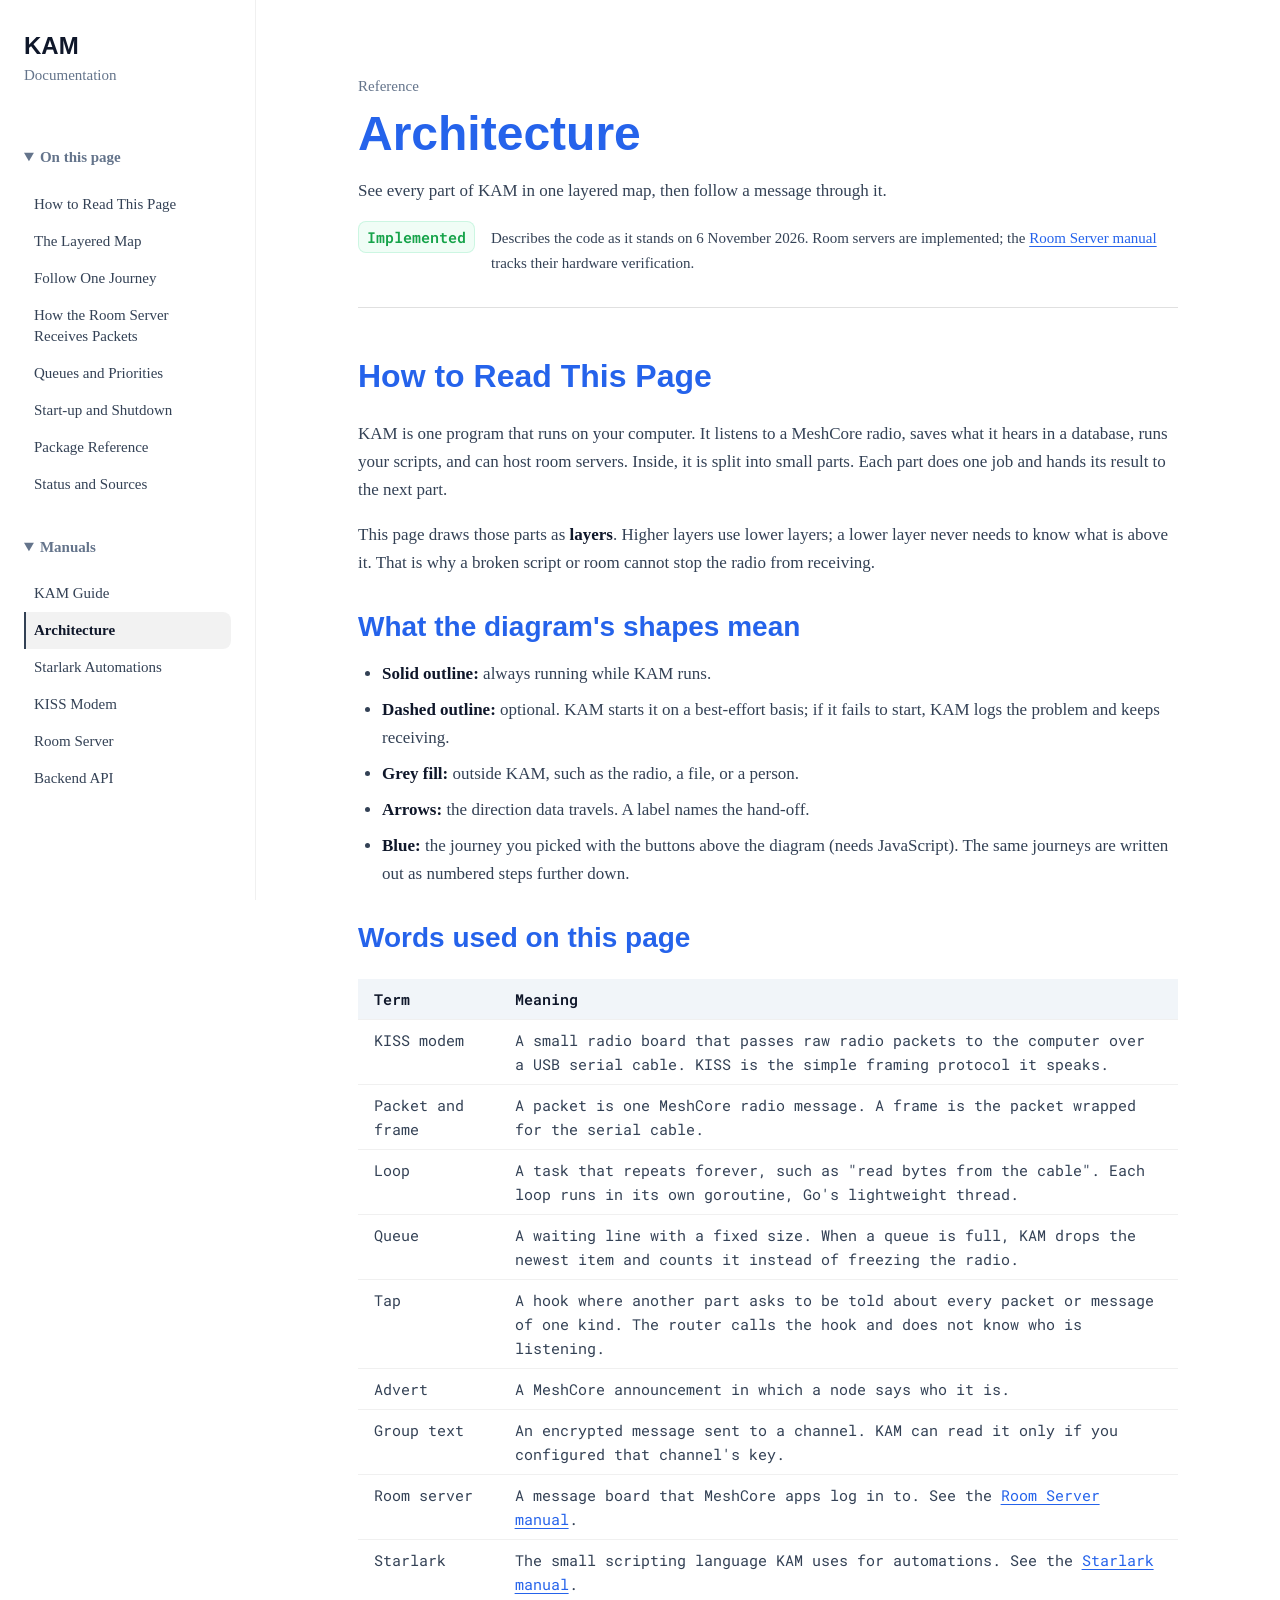
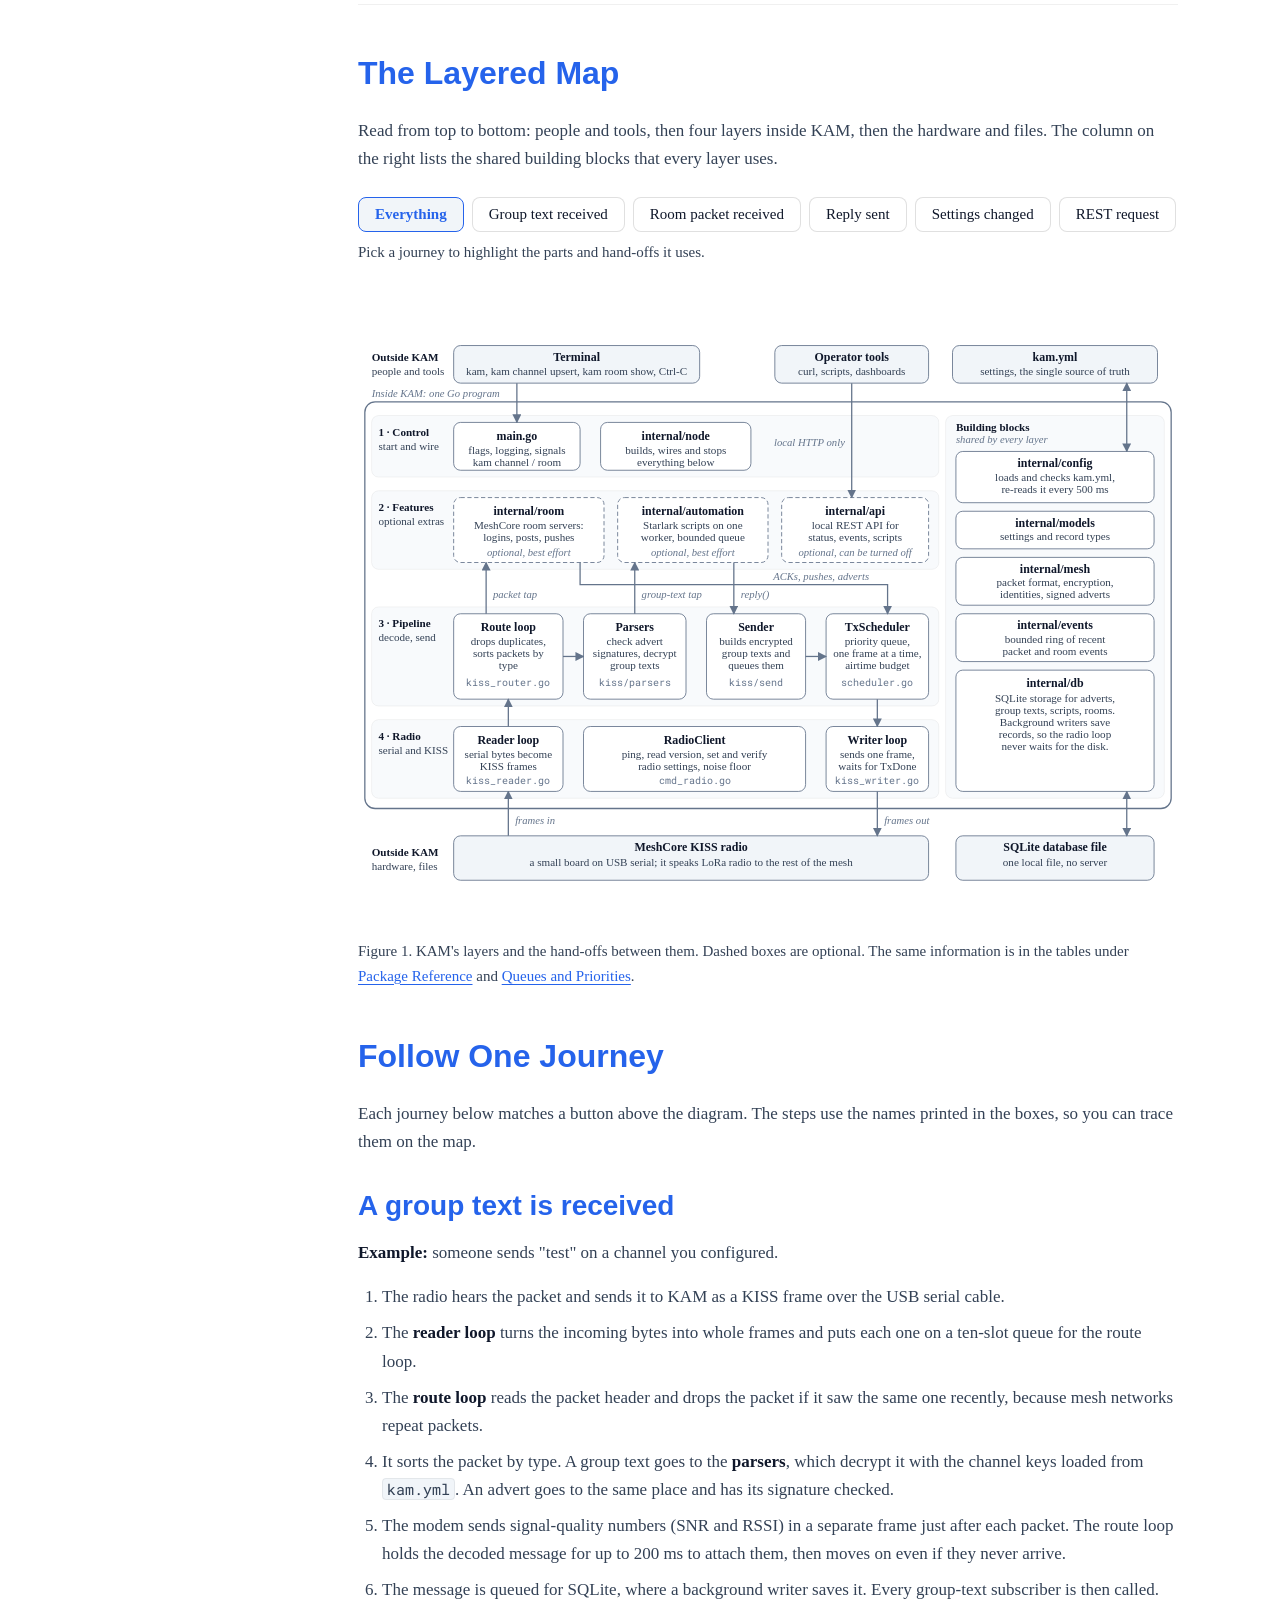
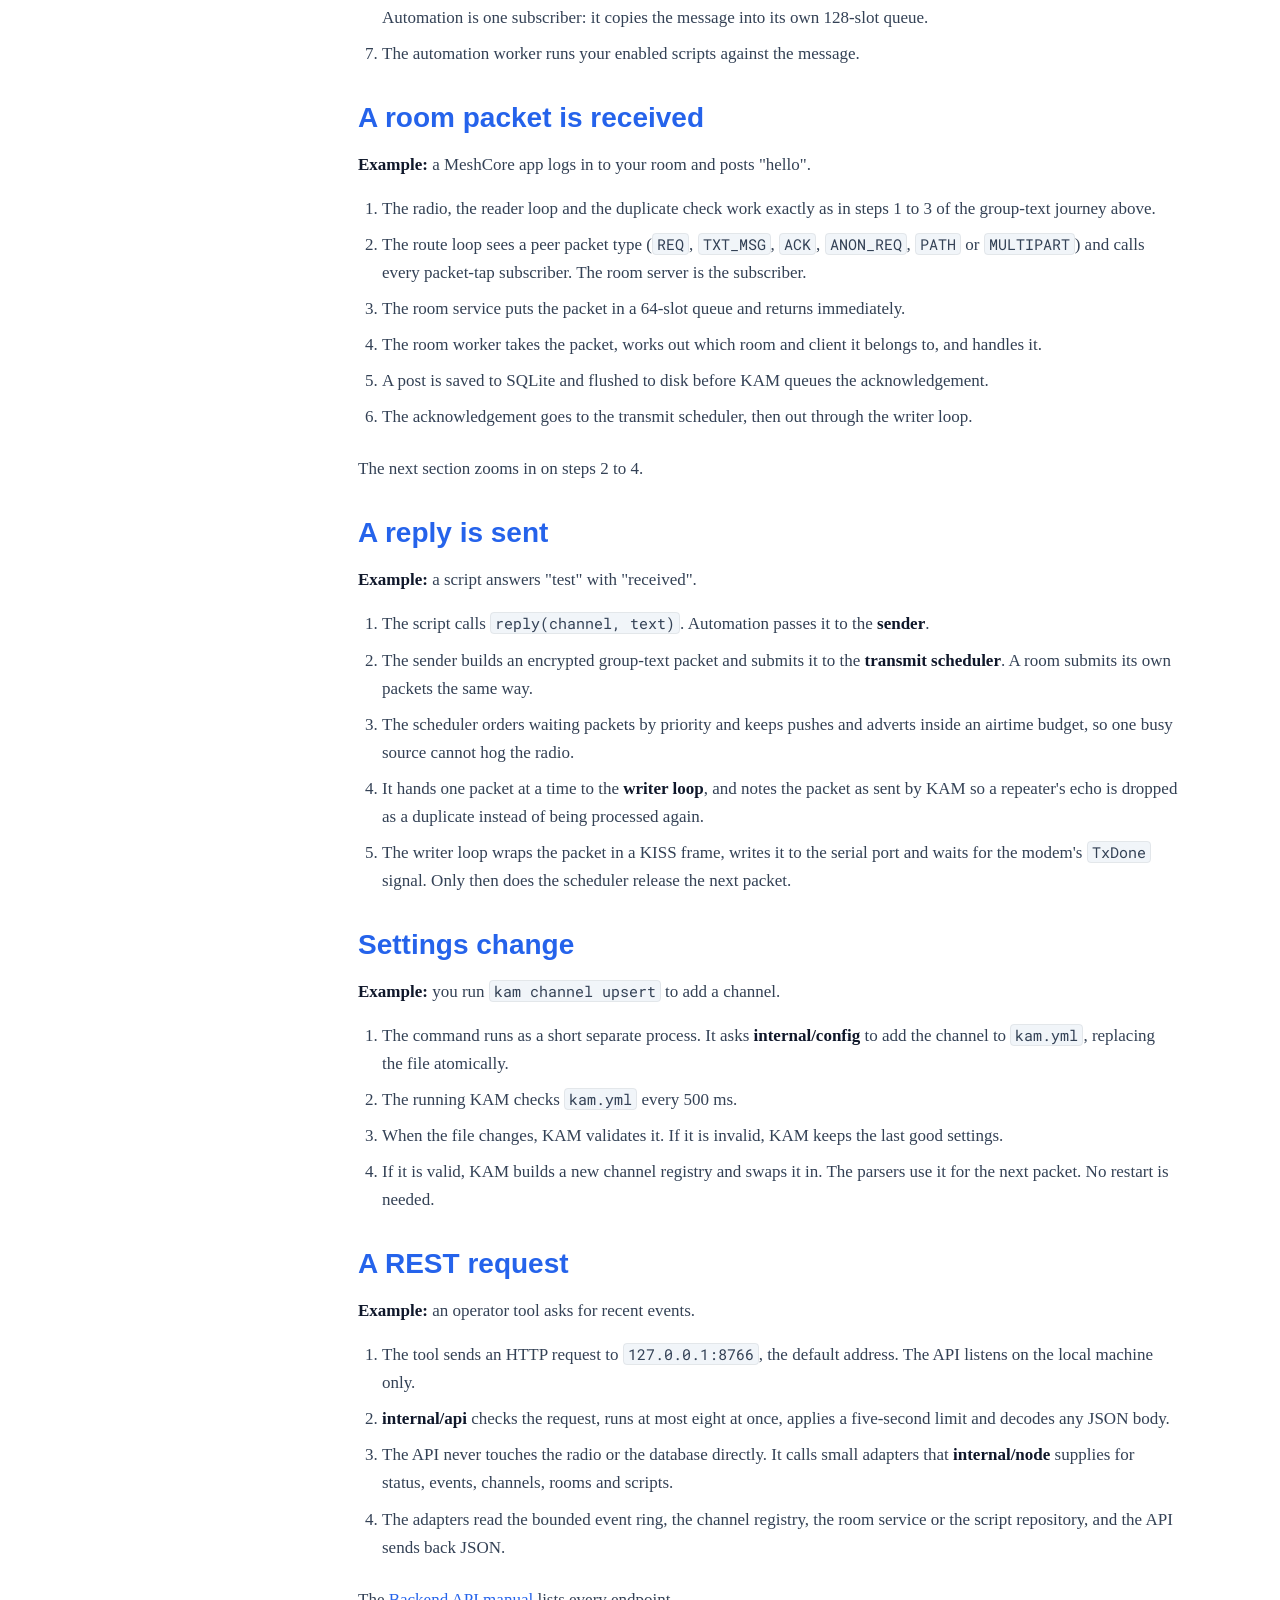
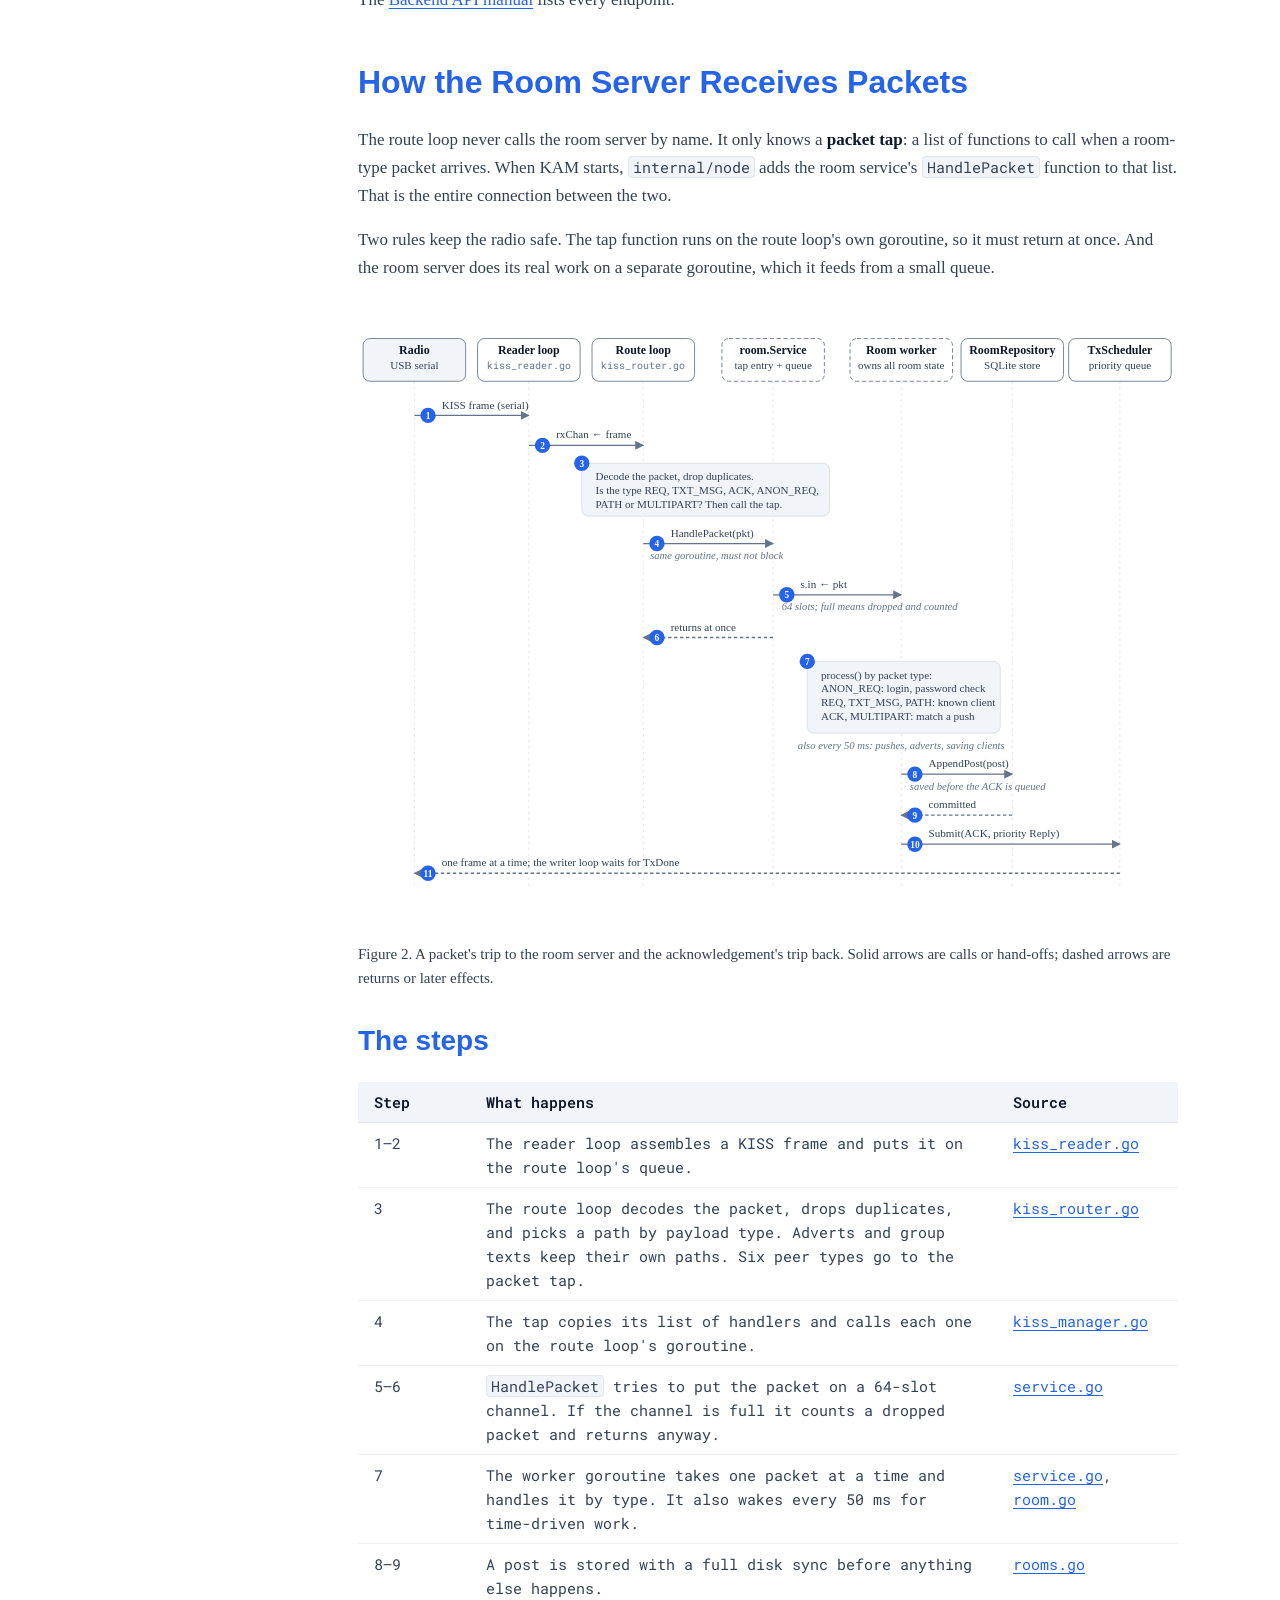
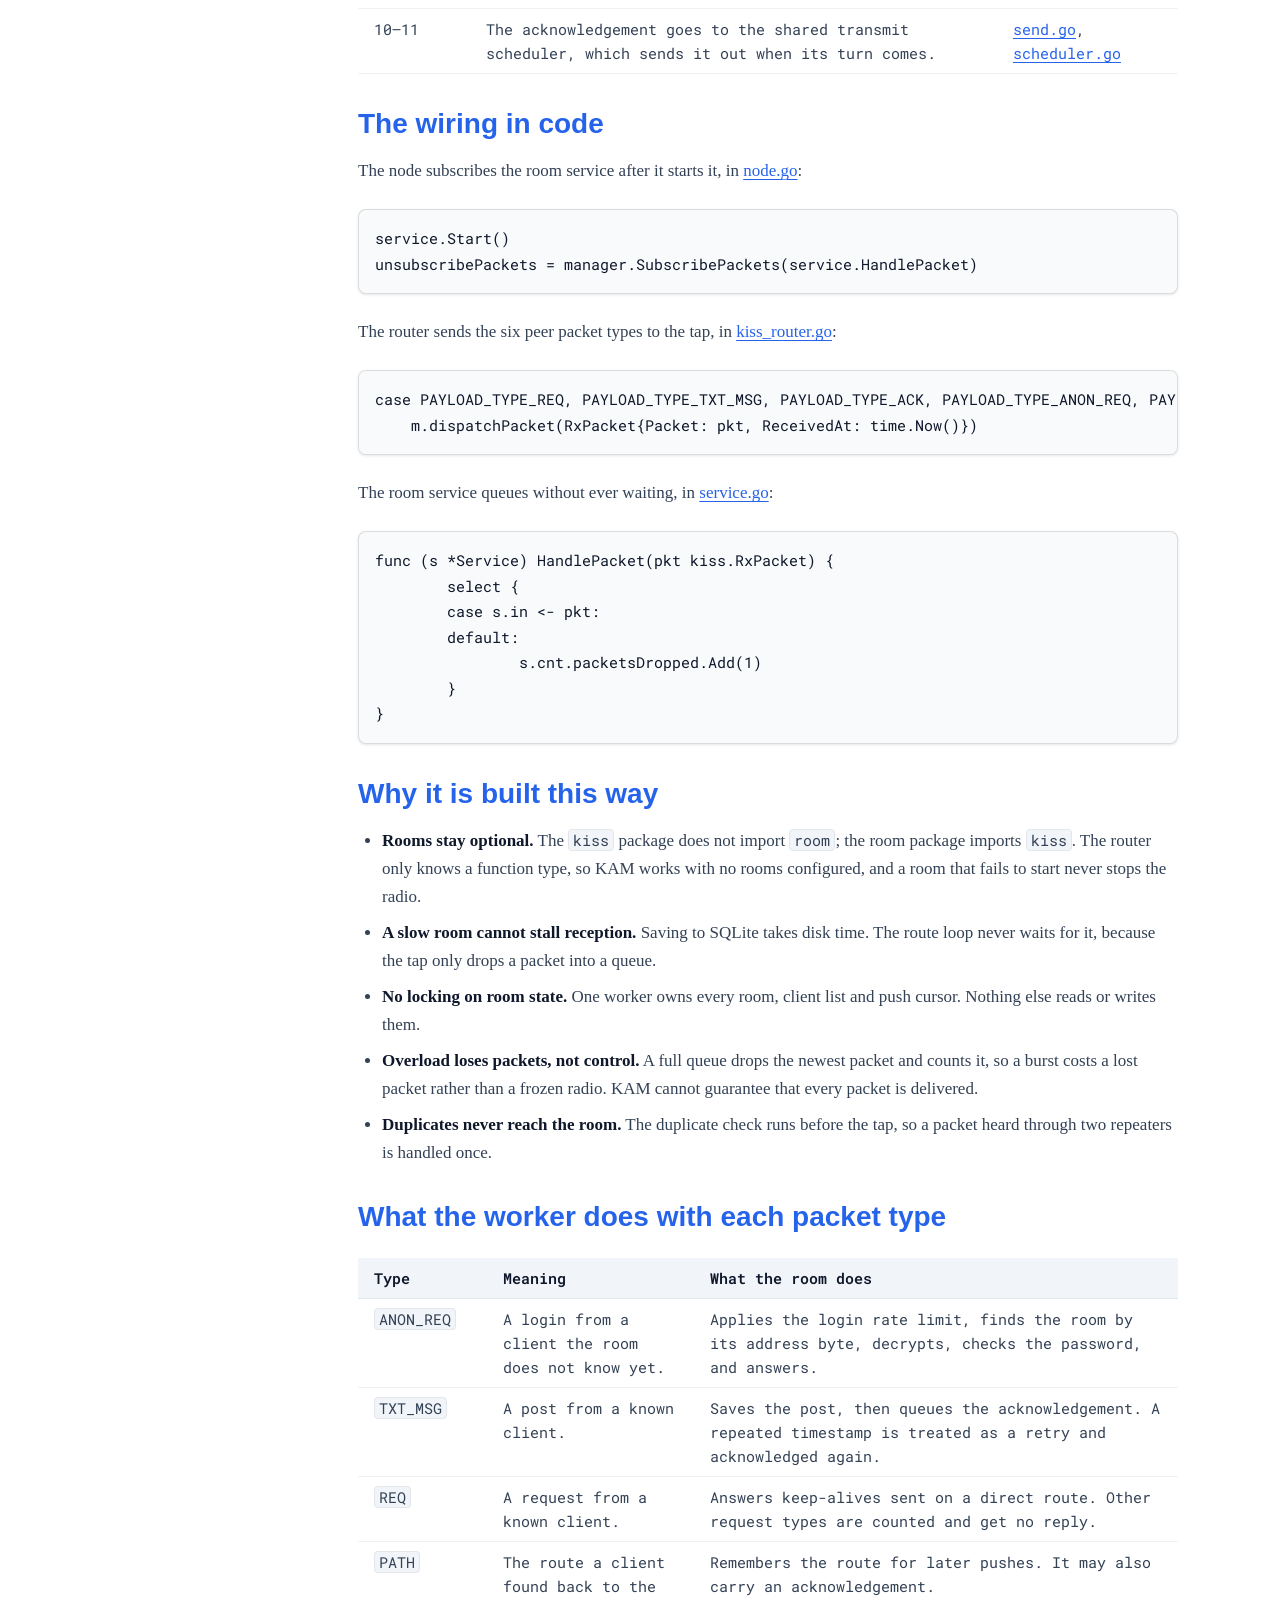
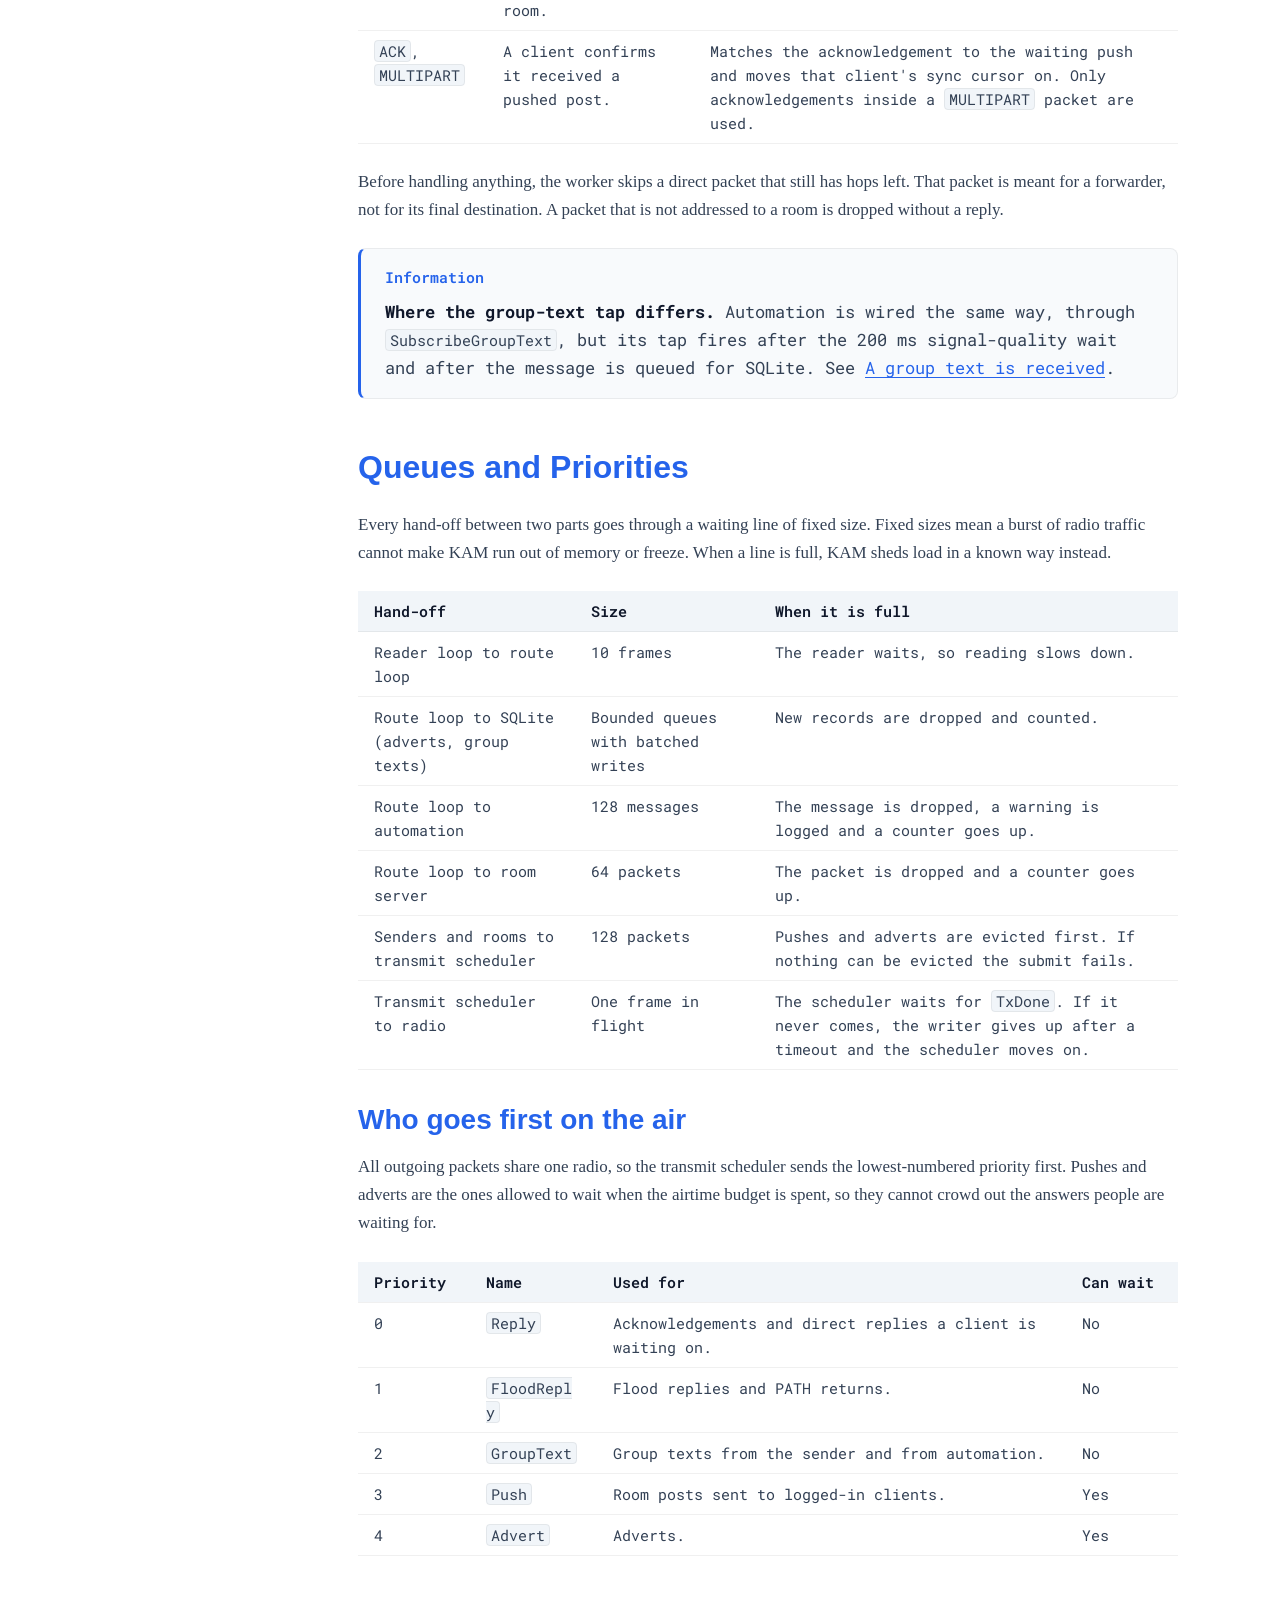
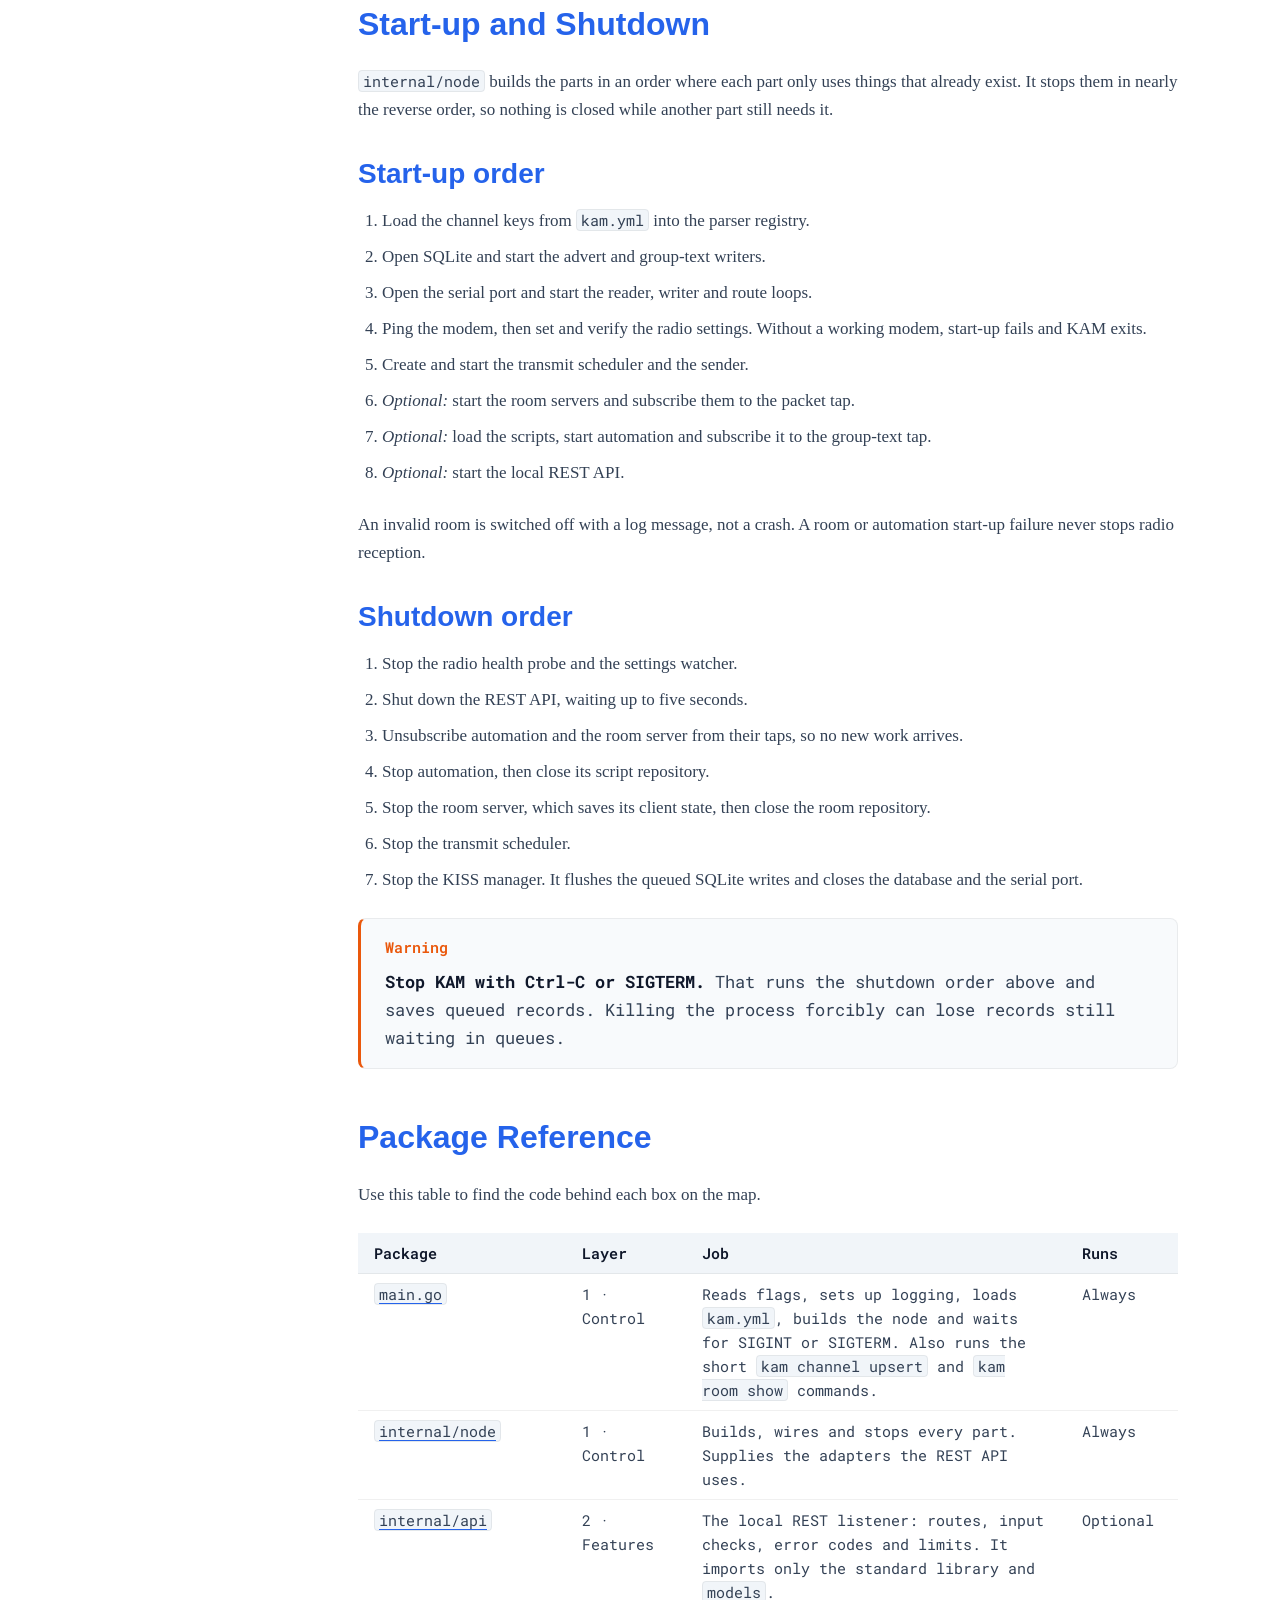
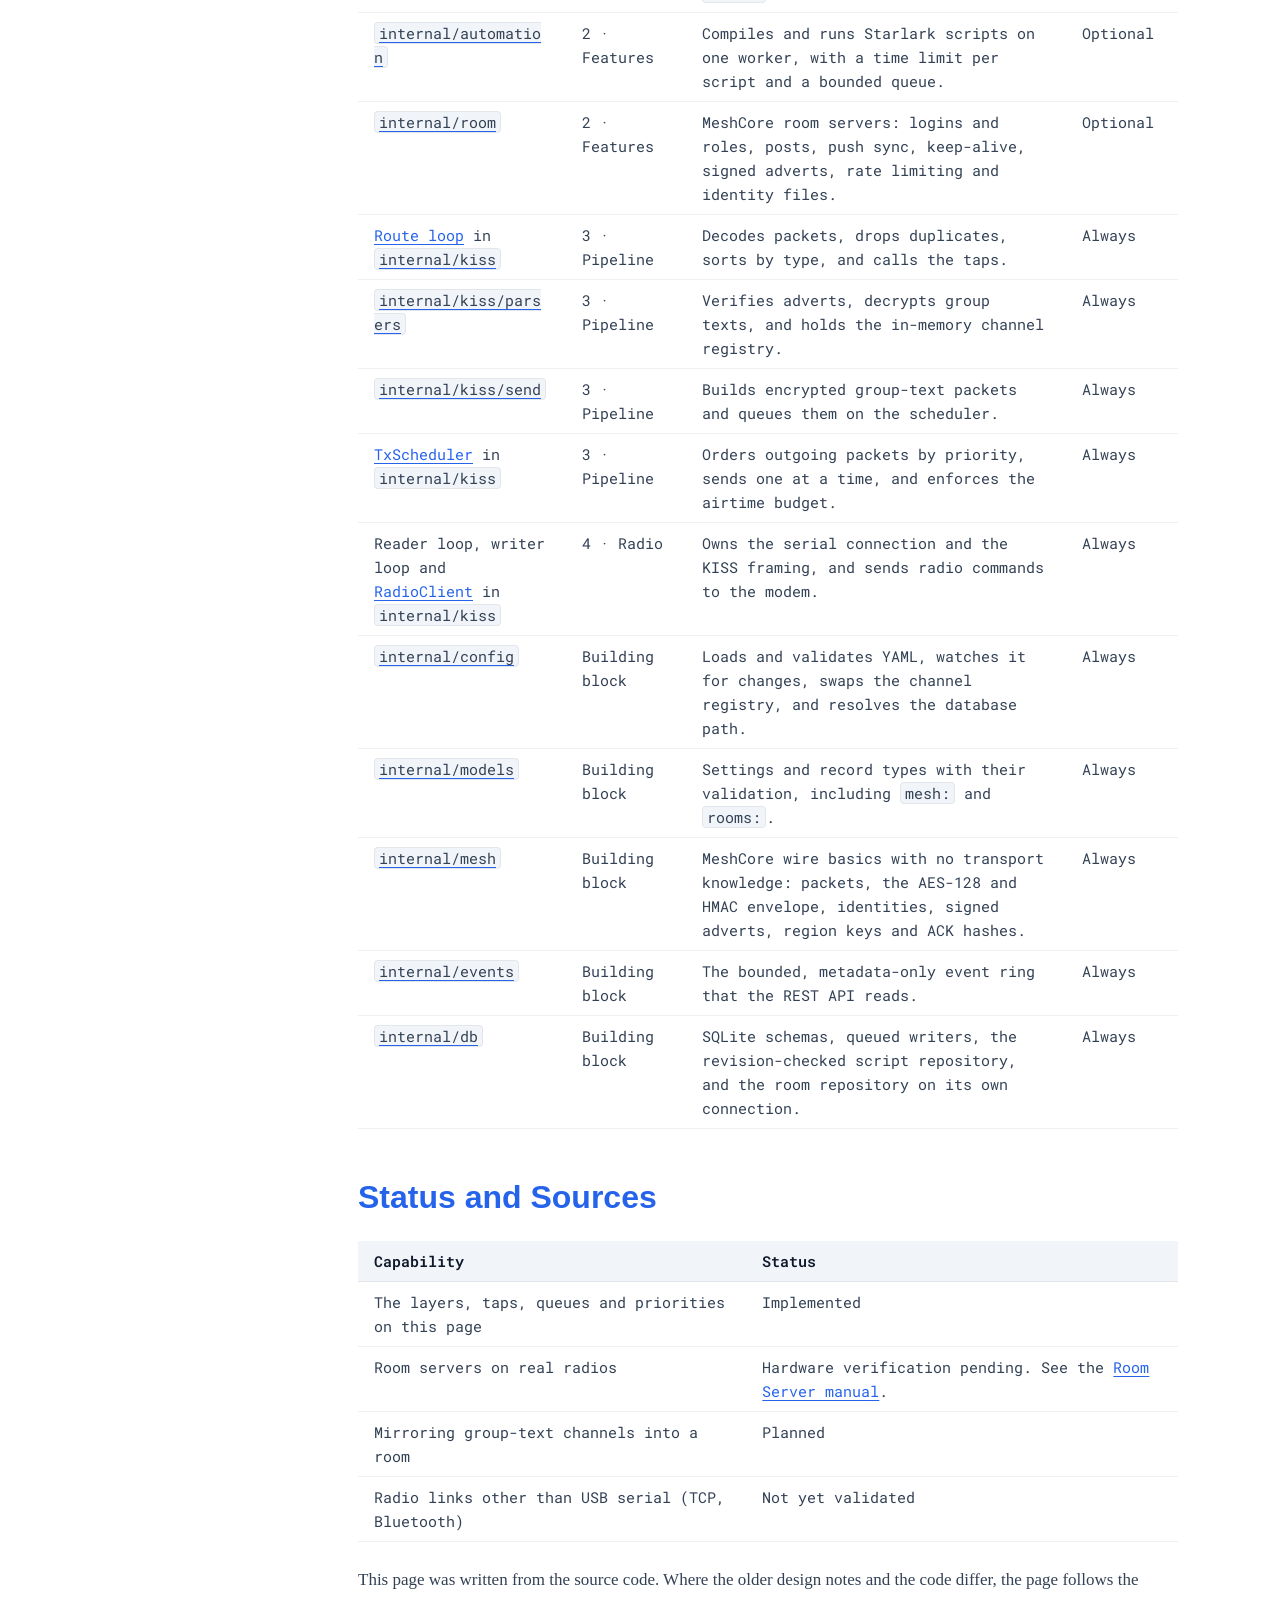
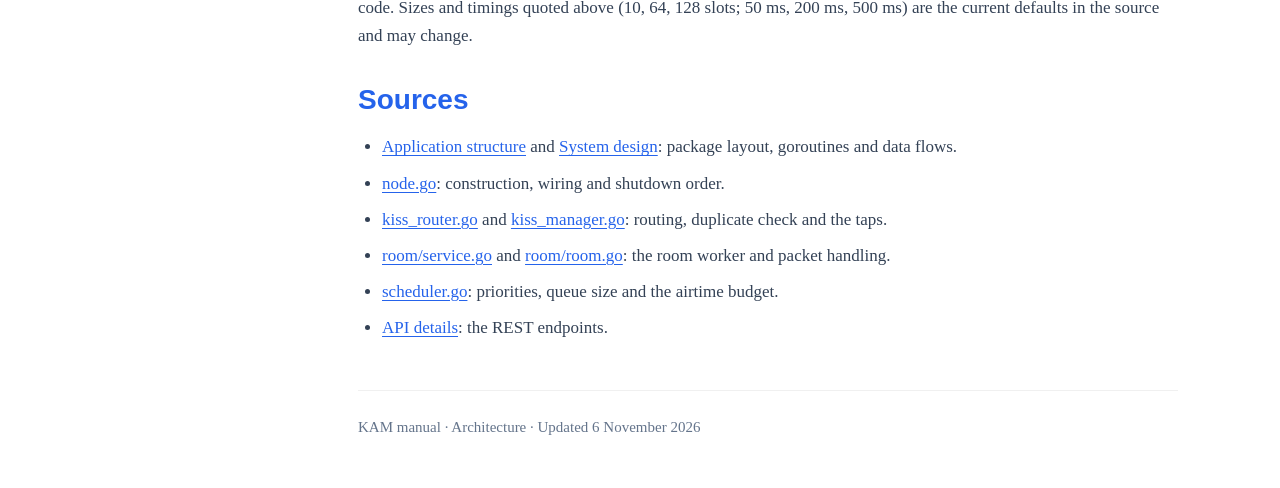
==== manuals/Architecture.html @ 56b06b6a "new manuals" ====
<!DOCTYPE html>
<html lang="en">
<head>
    <meta charset="UTF-8">
    <meta name="viewport" content="width=device-width, initial-scale=1.0">
    <meta name="description" content="A layered map of KAM: what each part does, how packets move between the parts, and how the room server receives packets from the router.">
    <title>KAM Architecture</title>
    <link href="manuals.css" rel="stylesheet">
    <script src="manuals.js" defer></script>
    <script src="architecture.js" defer></script>
</head>
<body>
    <a class="skip-link" href="#main-content">Skip to content</a>
    <aside>
        <div class="manual-brand"><strong>KAM</strong><span>Documentation</span></div>
        <details class="manual-navigation" open>
            <summary>Contents</summary>
            <details class="navigation-section" open>
                <summary>On this page</summary>
                <nav aria-label="On this page">
                    <a href="#overview">How to Read This Page</a>
                    <a href="#layers">The Layered Map</a>
                    <a href="#journeys">Follow One Journey</a>
                    <a href="#room-server">How the Room Server Receives Packets</a>
                    <a href="#waiting">Queues and Priorities</a>
                    <a href="#lifecycle">Start-up and Shutdown</a>
                    <a href="#reference">Package Reference</a>
                    <a href="#status">Status and Sources</a>
                </nav>
            </details>
            <details class="navigation-section" open>
                <summary>Manuals</summary>
                <nav aria-label="Manuals">
                    <a href="KAM.html">KAM Guide</a>
                    <a href="Architecture.html" aria-current="page">Architecture</a>
                    <a href="FeatureStarlark.html">Starlark Automations</a>
                    <a href="FeatureKissModem.html">KISS Modem</a>
                    <a href="FeatureRoomServer.html">Room Server</a>
                    <a href="FeatureMonitorApi.html">Backend API</a>
                </nav>
            </details>
        </details>
    </aside>
    <main id="main-content" tabindex="-1">
        <header>
            <span>Reference</span>
            <h1>Architecture</h1>
            <p>See every part of KAM in one layered map, then follow a message through it.</p>
            <p><span class="badge badge-green">Implemented</span><span>Describes the code as it stands on 6 November 2026. Room servers are implemented; the <a href="FeatureRoomServer.html">Room Server manual</a> tracks their hardware verification.</span></p>
        </header>
        <article class="prose">
            <section id="overview">
                <h2>How to Read This Page</h2>
                <p>KAM is one program that runs on your computer. It listens to a MeshCore radio, saves what it hears in a database, runs your scripts, and can host room servers. Inside, it is split into small parts. Each part does one job and hands its result to the next part.</p>
                <p>This page draws those parts as <strong>layers</strong>. Higher layers use lower layers; a lower layer never needs to know what is above it. That is why a broken script or room cannot stop the radio from receiving.</p>
                <h3>What the diagram's shapes mean</h3>
                <ul>
                    <li><strong>Solid outline:</strong> always running while KAM runs.</li>
                    <li><strong>Dashed outline:</strong> optional. KAM starts it on a best-effort basis; if it fails to start, KAM logs the problem and keeps receiving.</li>
                    <li><strong>Grey fill:</strong> outside KAM, such as the radio, a file, or a person.</li>
                    <li><strong>Arrows:</strong> the direction data travels. A label names the hand-off.</li>
                    <li><strong>Blue:</strong> the journey you picked with the buttons above the diagram (needs JavaScript). The same journeys are written out as numbered steps further down.</li>
                </ul>
                <h3>Words used on this page</h3>
                <table>
                    <thead><tr><th>Term</th><th>Meaning</th></tr></thead>
                    <tbody>
                        <tr><td>KISS modem</td><td>A small radio board that passes raw radio packets to the computer over a USB serial cable. KISS is the simple framing protocol it speaks.</td></tr>
                        <tr><td>Packet and frame</td><td>A packet is one MeshCore radio message. A frame is the packet wrapped for the serial cable.</td></tr>
                        <tr><td>Loop</td><td>A task that repeats forever, such as "read bytes from the cable". Each loop runs in its own goroutine, Go's lightweight thread.</td></tr>
                        <tr><td>Queue</td><td>A waiting line with a fixed size. When a queue is full, KAM drops the newest item and counts it instead of freezing the radio.</td></tr>
                        <tr><td>Tap</td><td>A hook where another part asks to be told about every packet or message of one kind. The router calls the hook and does not know who is listening.</td></tr>
                        <tr><td>Advert</td><td>A MeshCore announcement in which a node says who it is.</td></tr>
                        <tr><td>Group text</td><td>An encrypted message sent to a channel. KAM can read it only if you configured that channel's key.</td></tr>
                        <tr><td>Room server</td><td>A message board that MeshCore apps log in to. See the <a href="FeatureRoomServer.html">Room Server manual</a>.</td></tr>
                        <tr><td>Starlark</td><td>The small scripting language KAM uses for automations. See the <a href="FeatureStarlark.html">Starlark manual</a>.</td></tr>
                    </tbody>
                </table>
            </section>

            <section id="layers">
                <h2>The Layered Map</h2>
                <p>Read from top to bottom: people and tools, then four layers inside KAM, then the hardware and files. The column on the right lists the shared building blocks that every layer uses.</p>
                <div id="arch-controls" hidden>
                    <div class="arch-flows" id="arch-flows" role="group" aria-label="Highlight a journey on the diagram"></div>
                    <p class="arch-flow-summary" id="arch-flow-summary" aria-live="polite"></p>
                </div>
                <div class="mermaid arch-diagram" id="layer-diagram">
                    <svg xmlns="http://www.w3.org/2000/svg" viewBox="0 0 960 648" role="img" aria-labelledby="layers-title layers-desc">
                        <title id="layers-title">KAM layered architecture</title>
                        <desc id="layers-desc">Four layers inside KAM. Layer 1 holds main.go, the node and the local REST API entry. Layer 2 holds the optional room server and Starlark automation. Layer 3 is the packet pipeline: route loop, parsers, sender and transmit scheduler. Layer 4 is the radio link: reader loop, radio client and writer loop. Shared building blocks sit in a column on the right. The MeshCore radio, the SQLite file, kam.yml, a terminal and operator tools are outside KAM. The route loop hands packets to the room server through a packet tap and group texts to automation through a group-text tap. Room server and automation replies pass through the transmit scheduler to the writer loop and out to the radio.</desc>
                        <defs>
                            <marker id="arch-arrow" viewBox="0 0 10 10" refX="9" refY="5" markerWidth="7" markerHeight="7" orient="auto-start-reverse"><path d="M0 0L10 5L0 10z"/></marker>
                            <marker id="arch-arrow-hot" viewBox="0 0 10 10" refX="9" refY="5" markerWidth="7" markerHeight="7" orient="auto-start-reverse"><path d="M0 0L10 5L0 10z"/></marker>
                        </defs>

                        <!-- Outside, above -->
                        <text class="layer-name" x="16" y="28">Outside KAM</text>
                        <text class="note" x="16" y="44">people and tools</text>
                        <g data-flows="cfg"><rect class="box box-outside" x="112" y="10" width="288" height="44" rx="8"/><text class="name mid" x="256" y="28">Terminal</text><text class="note mid" x="256" y="45">kam, kam channel upsert, kam room show, Ctrl-C</text></g>
                        <g data-flows="api"><rect class="box box-outside" x="488" y="10" width="180" height="44" rx="8"/><text class="name mid" x="578" y="28">Operator tools</text><text class="note mid" x="578" y="45">curl, scripts, dashboards</text></g>
                        <g data-flows="cfg"><rect class="box box-outside" x="696" y="10" width="240" height="44" rx="8"/><text class="name mid" x="816" y="28">kam.yml</text><text class="note mid" x="816" y="45">settings, the single source of truth</text></g>

                        <!-- Frame and bands -->
                        <text class="caption" x="16" y="70">Inside KAM: one Go program</text>
                        <rect class="frame" x="8" y="76" width="944" height="476" rx="12"/>
                        <rect class="band" x="16" y="92" width="664" height="72" rx="8"/>
                        <rect class="band" x="16" y="180" width="664" height="92" rx="8"/>
                        <rect class="band" x="16" y="316" width="664" height="116" rx="8"/>
                        <rect class="band" x="16" y="448" width="664" height="92" rx="8"/>
                        <rect class="band" x="688" y="92" width="256" height="448" rx="8"/>

                        <text class="layer-name" x="24" y="116">1 · Control</text><text class="note" x="24" y="132">start and wire</text>
                        <text class="layer-name" x="24" y="204">2 · Features</text><text class="note" x="24" y="220">optional extras</text>
                        <text class="layer-name" x="24" y="340">3 · Pipeline</text><text class="note" x="24" y="356">decode, send</text>
                        <text class="layer-name" x="24" y="472">4 · Radio</text><text class="note" x="24" y="488">serial and KISS</text>
                        <text class="layer-name" x="700" y="110">Building blocks</text><text class="caption" x="700" y="124">shared by every layer</text>

                        <!-- Layer 1 -->
                        <g data-flows="cfg"><rect class="box" x="112" y="100" width="148" height="56" rx="8"/><text class="name mid" x="186" y="120">main.go</text><text class="note mid" x="186" y="137">flags, logging, signals</text><text class="note mid" x="186" y="151">kam channel / room</text></g>
                        <g data-flows="api"><rect class="box" x="284" y="100" width="176" height="56" rx="8"/><text class="name mid" x="372" y="120">internal/node</text><text class="note mid" x="372" y="137">builds, wires and stops</text><text class="note mid" x="372" y="151">everything below</text></g>

                        <!-- Layer 2 -->
                        <g data-flows="room reply"><rect class="box box-optional" x="112" y="188" width="176" height="76" rx="8"/><text class="name mid" x="200" y="208">internal/room</text><text class="note mid" x="200" y="225">MeshCore room servers:</text><text class="note mid" x="200" y="239">logins, posts, pushes</text><text class="caption mid" x="200" y="256">optional, best effort</text></g>
                        <g data-flows="text reply"><rect class="box box-optional" x="304" y="188" width="176" height="76" rx="8"/><text class="name mid" x="392" y="208">internal/automation</text><text class="note mid" x="392" y="225">Starlark scripts on one</text><text class="note mid" x="392" y="239">worker, bounded queue</text><text class="caption mid" x="392" y="256">optional, best effort</text></g>
                        <g data-flows="api"><rect class="box box-optional" x="496" y="188" width="172" height="76" rx="8"/><text class="name mid" x="582" y="208">internal/api</text><text class="note mid" x="582" y="225">local REST API for</text><text class="note mid" x="582" y="239">status, events, scripts</text><text class="caption mid" x="582" y="256">optional, can be turned off</text></g>

                        <!-- Layer 3 -->
                        <g data-flows="text room"><rect class="box" x="112" y="324" width="128" height="100" rx="8"/><text class="name mid" x="176" y="344">Route loop</text><text class="note mid" x="176" y="361">drops duplicates,</text><text class="note mid" x="176" y="375">sorts packets by</text><text class="note mid" x="176" y="389">type</text><text class="path mid" x="176" y="408">kiss_router.go</text></g>
                        <g data-flows="text cfg"><rect class="box" x="264" y="324" width="120" height="100" rx="8"/><text class="name mid" x="324" y="344">Parsers</text><text class="note mid" x="324" y="361">check advert</text><text class="note mid" x="324" y="375">signatures, decrypt</text><text class="note mid" x="324" y="389">group texts</text><text class="path mid" x="324" y="408">kiss/parsers</text></g>
                        <g data-flows="reply"><rect class="box" x="408" y="324" width="116" height="100" rx="8"/><text class="name mid" x="466" y="344">Sender</text><text class="note mid" x="466" y="361">builds encrypted</text><text class="note mid" x="466" y="375">group texts and</text><text class="note mid" x="466" y="389">queues them</text><text class="path mid" x="466" y="408">kiss/send</text></g>
                        <g data-flows="room reply"><rect class="box" x="548" y="324" width="120" height="100" rx="8"/><text class="name mid" x="608" y="344">TxScheduler</text><text class="note mid" x="608" y="361">priority queue,</text><text class="note mid" x="608" y="375">one frame at a time,</text><text class="note mid" x="608" y="389">airtime budget</text><text class="path mid" x="608" y="408">scheduler.go</text></g>

                        <!-- Layer 4 -->
                        <g data-flows="text room"><rect class="box" x="112" y="456" width="128" height="76" rx="8"/><text class="name mid" x="176" y="476">Reader loop</text><text class="note mid" x="176" y="493">serial bytes become</text><text class="note mid" x="176" y="507">KISS frames</text><text class="path mid" x="176" y="523">kiss_reader.go</text></g>
                        <g data-flows=""><rect class="box" x="264" y="456" width="260" height="76" rx="8"/><text class="name mid" x="394" y="476">RadioClient</text><text class="note mid" x="394" y="493">ping, read version, set and verify</text><text class="note mid" x="394" y="507">radio settings, noise floor</text><text class="path mid" x="394" y="523">cmd_radio.go</text></g>
                        <g data-flows="reply room"><rect class="box" x="548" y="456" width="120" height="76" rx="8"/><text class="name mid" x="608" y="476">Writer loop</text><text class="note mid" x="608" y="493">sends one frame,</text><text class="note mid" x="608" y="507">waits for TxDone</text><text class="path mid" x="608" y="523">kiss_writer.go</text></g>

                        <!-- Building blocks -->
                        <g data-flows="cfg"><rect class="box" x="700" y="134" width="232" height="60" rx="8"/><text class="name mid" x="816" y="152">internal/config</text><text class="note mid" x="816" y="169">loads and checks kam.yml,</text><text class="note mid" x="816" y="183">re-reads it every 500 ms</text></g>
                        <g data-flows=""><rect class="box" x="700" y="204" width="232" height="44" rx="8"/><text class="name mid" x="816" y="222">internal/models</text><text class="note mid" x="816" y="238">settings and record types</text></g>
                        <g data-flows="room"><rect class="box" x="700" y="258" width="232" height="56" rx="8"/><text class="name mid" x="816" y="276">internal/mesh</text><text class="note mid" x="816" y="292">packet format, encryption,</text><text class="note mid" x="816" y="306">identities, signed adverts</text></g>
                        <g data-flows="api"><rect class="box" x="700" y="324" width="232" height="56" rx="8"/><text class="name mid" x="816" y="342">internal/events</text><text class="note mid" x="816" y="358">bounded ring of recent</text><text class="note mid" x="816" y="372">packet and room events</text></g>
                        <g data-flows="text room api"><rect class="box" x="700" y="390" width="232" height="142" rx="8"/><text class="name mid" x="816" y="410">internal/db</text><text class="note mid" x="816" y="427">SQLite storage for adverts,</text><text class="note mid" x="816" y="441">group texts, scripts, rooms.</text><text class="note mid" x="816" y="455">Background writers save</text><text class="note mid" x="816" y="469">records, so the radio loop</text><text class="note mid" x="816" y="483">never waits for the disk.</text></g>

                        <!-- Outside, below -->
                        <text class="layer-name" x="16" y="608">Outside KAM</text>
                        <text class="note" x="16" y="624">hardware, files</text>
                        <g data-flows="text room reply"><rect class="box box-outside" x="112" y="584" width="556" height="52" rx="8"/><text class="name mid" x="390" y="602">MeshCore KISS radio</text><text class="note mid" x="390" y="619">a small board on USB serial; it speaks LoRa radio to the rest of the mesh</text></g>
                        <g data-flows="text room api"><rect class="box box-outside" x="700" y="584" width="232" height="52" rx="8"/><text class="name mid" x="816" y="602">SQLite database file</text><text class="note mid" x="816" y="619">one local file, no server</text></g>

                        <!-- Arrows -->
                        <path class="link" data-flows="cfg" d="M186 54V100"/>
                        <path class="link" data-flows="api" d="M578 54V188"/>
                        <text class="caption end" x="570" y="128">local HTTP only</text>
                        <path class="link link-both" data-flows="cfg" d="M900 54V134"/>
                        <path class="link link-both" data-flows="text room api" d="M900 584V532"/>
                        <path class="link" data-flows="text room" d="M176 584V532"/>
                        <text class="caption" x="184" y="570">frames in</text>
                        <path class="link" data-flows="reply room" d="M608 532V584"/>
                        <text class="caption" x="616" y="570">frames out</text>
                        <path class="link" data-flows="text room" d="M176 456V424"/>
                        <path class="link" data-flows="text" d="M240 374H264"/>
                        <path class="link" data-flows="room" d="M150 324V264"/>
                        <text class="caption" x="158" y="306">packet tap</text>
                        <path class="link" data-flows="text" d="M324 324V264"/>
                        <text class="caption" x="332" y="306">group-text tap</text>
                        <path class="link" data-flows="reply" d="M440 264V324"/>
                        <text class="caption" x="448" y="306">reply()</text>
                        <path class="link" data-flows="reply" d="M524 374H548"/>
                        <path class="link" data-flows="room reply" d="M260 264V290H620V324"/>
                        <text class="caption" x="486" y="285">ACKs, pushes, adverts</text>
                        <path class="link" data-flows="reply room" d="M608 424V456"/>
                    </svg>
                </div>
                <p class="text-sm">Figure 1. KAM's layers and the hand-offs between them. Dashed boxes are optional. The same information is in the tables under <a href="#reference">Package Reference</a> and <a href="#waiting">Queues and Priorities</a>.</p>
            </section>

            <section id="journeys">
                <h2>Follow One Journey</h2>
                <p>Each journey below matches a button above the diagram. The steps use the names printed in the boxes, so you can trace them on the map.</p>

                <h3 id="journey-text">A group text is received</h3>
                <p><strong>Example:</strong> someone sends "test" on a channel you configured.</p>
                <ol>
                    <li>The radio hears the packet and sends it to KAM as a KISS frame over the USB serial cable.</li>
                    <li>The <strong>reader loop</strong> turns the incoming bytes into whole frames and puts each one on a ten-slot queue for the route loop.</li>
                    <li>The <strong>route loop</strong> reads the packet header and drops the packet if it saw the same one recently, because mesh networks repeat packets.</li>
                    <li>It sorts the packet by type. A group text goes to the <strong>parsers</strong>, which decrypt it with the channel keys loaded from <code>kam.yml</code>. An advert goes to the same place and has its signature checked.</li>
                    <li>The modem sends signal-quality numbers (SNR and RSSI) in a separate frame just after each packet. The route loop holds the decoded message for up to 200 ms to attach them, then moves on even if they never arrive.</li>
                    <li>The message is queued for SQLite, where a background writer saves it. Every group-text subscriber is then called. Automation is one subscriber: it copies the message into its own 128-slot queue.</li>
                    <li>The automation worker runs your enabled scripts against the message.</li>
                </ol>

                <h3 id="journey-room">A room packet is received</h3>
                <p><strong>Example:</strong> a MeshCore app logs in to your room and posts "hello".</p>
                <ol>
                    <li>The radio, the reader loop and the duplicate check work exactly as in steps 1 to 3 of the group-text journey above.</li>
                    <li>The route loop sees a peer packet type (<code>REQ</code>, <code>TXT_MSG</code>, <code>ACK</code>, <code>ANON_REQ</code>, <code>PATH</code> or <code>MULTIPART</code>) and calls every packet-tap subscriber. The room server is the subscriber.</li>
                    <li>The room service puts the packet in a 64-slot queue and returns immediately.</li>
                    <li>The room worker takes the packet, works out which room and client it belongs to, and handles it.</li>
                    <li>A post is saved to SQLite and flushed to disk before KAM queues the acknowledgement.</li>
                    <li>The acknowledgement goes to the transmit scheduler, then out through the writer loop.</li>
                </ol>
                <p>The next section zooms in on steps 2 to 4.</p>

                <h3 id="journey-reply">A reply is sent</h3>
                <p><strong>Example:</strong> a script answers "test" with "received".</p>
                <ol>
                    <li>The script calls <code>reply(channel, text)</code>. Automation passes it to the <strong>sender</strong>.</li>
                    <li>The sender builds an encrypted group-text packet and submits it to the <strong>transmit scheduler</strong>. A room submits its own packets the same way.</li>
                    <li>The scheduler orders waiting packets by priority and keeps pushes and adverts inside an airtime budget, so one busy source cannot hog the radio.</li>
                    <li>It hands one packet at a time to the <strong>writer loop</strong>, and notes the packet as sent by KAM so a repeater's echo is dropped as a duplicate instead of being processed again.</li>
                    <li>The writer loop wraps the packet in a KISS frame, writes it to the serial port and waits for the modem's <code>TxDone</code> signal. Only then does the scheduler release the next packet.</li>
                </ol>

                <h3 id="journey-cfg">Settings change</h3>
                <p><strong>Example:</strong> you run <code>kam channel upsert</code> to add a channel.</p>
                <ol>
                    <li>The command runs as a short separate process. It asks <strong>internal/config</strong> to add the channel to <code>kam.yml</code>, replacing the file atomically.</li>
                    <li>The running KAM checks <code>kam.yml</code> every 500 ms.</li>
                    <li>When the file changes, KAM validates it. If it is invalid, KAM keeps the last good settings.</li>
                    <li>If it is valid, KAM builds a new channel registry and swaps it in. The parsers use it for the next packet. No restart is needed.</li>
                </ol>

                <h3 id="journey-api">A REST request</h3>
                <p><strong>Example:</strong> an operator tool asks for recent events.</p>
                <ol>
                    <li>The tool sends an HTTP request to <code>127.0.0.1:8766</code>, the default address. The API listens on the local machine only.</li>
                    <li><strong>internal/api</strong> checks the request, runs at most eight at once, applies a five-second limit and decodes any JSON body.</li>
                    <li>The API never touches the radio or the database directly. It calls small adapters that <strong>internal/node</strong> supplies for status, events, channels, rooms and scripts.</li>
                    <li>The adapters read the bounded event ring, the channel registry, the room service or the script repository, and the API sends back JSON.</li>
                </ol>
                <p>The <a href="FeatureMonitorApi.html">Backend API manual</a> lists every endpoint.</p>
            </section>

            <section id="room-server">
                <h2>How the Room Server Receives Packets</h2>
                <p>The route loop never calls the room server by name. It only knows a <strong>packet tap</strong>: a list of functions to call when a room-type packet arrives. When KAM starts, <code>internal/node</code> adds the room service's <code>HandlePacket</code> function to that list. That is the entire connection between the two.</p>
                <p>Two rules keep the radio safe. The tap function runs on the route loop's own goroutine, so it must return at once. And the room server does its real work on a separate goroutine, which it feeds from a small queue.</p>

                <div class="mermaid arch-diagram" id="room-sequence">
                    <svg xmlns="http://www.w3.org/2000/svg" viewBox="0 0 960 660" role="img" aria-labelledby="seq-title seq-desc">
                        <title id="seq-title">How a packet travels from the radio to the room server and back</title>
                        <desc id="seq-desc">Eleven numbered steps. The radio sends a KISS frame to the reader loop, which puts it on a queue for the route loop. The route loop decodes it, drops duplicates and, for room packet types, calls HandlePacket on the room service. HandlePacket puts the packet in a 64-slot queue without blocking and returns at once. The room worker takes the packet, handles it by type, saves a post to SQLite with a full sync, then submits an ACK to the transmit scheduler, which sends one frame at a time and waits for TxDone.</desc>
                        <defs>
                            <marker id="arch-arrow" viewBox="0 0 10 10" refX="9" refY="5" markerWidth="7" markerHeight="7" orient="auto-start-reverse"><path d="M0 0L10 5L0 10z"/></marker>
                        </defs>

                        <line class="life" x1="66" y1="60" x2="66" y2="654"/>
                        <line class="life" x1="200" y1="60" x2="200" y2="654"/>
                        <line class="life" x1="334" y1="60" x2="334" y2="654"/>
                        <line class="life" x1="486" y1="60" x2="486" y2="654"/>
                        <line class="life" x1="636" y1="60" x2="636" y2="654"/>
                        <line class="life" x1="766" y1="60" x2="766" y2="654"/>
                        <line class="life" x1="892" y1="60" x2="892" y2="654"/>

                        <g><rect class="box box-outside" x="6" y="10" width="120" height="50" rx="8"/><text class="name mid" x="66" y="28">Radio</text><text class="note mid" x="66" y="46">USB serial</text></g>
                        <g><rect class="box" x="140" y="10" width="120" height="50" rx="8"/><text class="name mid" x="200" y="28">Reader loop</text><text class="path mid" x="200" y="46">kiss_reader.go</text></g>
                        <g><rect class="box" x="274" y="10" width="120" height="50" rx="8"/><text class="name mid" x="334" y="28">Route loop</text><text class="path mid" x="334" y="46">kiss_router.go</text></g>
                        <g><rect class="box box-optional" x="426" y="10" width="120" height="50" rx="8"/><text class="name mid" x="486" y="28">room.Service</text><text class="note mid" x="486" y="46">tap entry + queue</text></g>
                        <g><rect class="box box-optional" x="576" y="10" width="120" height="50" rx="8"/><text class="name mid" x="636" y="28">Room worker</text><text class="note mid" x="636" y="46">owns all room state</text></g>
                        <g><rect class="box" x="706" y="10" width="120" height="50" rx="8"/><text class="name mid" x="766" y="28">RoomRepository</text><text class="note mid" x="766" y="46">SQLite store</text></g>
                        <g><rect class="box" x="832" y="10" width="120" height="50" rx="8"/><text class="name mid" x="892" y="28">TxScheduler</text><text class="note mid" x="892" y="46">priority queue</text></g>

                        <!-- 1 -->
                        <path class="link" d="M66 100H200"/>
                        <circle class="step" cx="82" cy="100" r="9"/><text class="step-text mid" x="82" y="104">1</text>
                        <text class="note" x="98" y="92">KISS frame (serial)</text>
                        <!-- 2 -->
                        <path class="link" d="M200 135H334"/>
                        <circle class="step" cx="216" cy="135" r="9"/><text class="step-text mid" x="216" y="139">2</text>
                        <text class="note" x="232" y="127">rxChan ← frame</text>
                        <!-- 3 -->
                        <rect class="seq-note" x="262" y="156" width="290" height="62" rx="8"/>
                        <circle class="step" cx="262" cy="156" r="9"/><text class="step-text mid" x="262" y="160">3</text>
                        <text class="note" x="278" y="176">Decode the packet, drop duplicates.</text>
                        <text class="note" x="278" y="192">Is the type REQ, TXT_MSG, ACK, ANON_REQ,</text>
                        <text class="note" x="278" y="208">PATH or MULTIPART? Then call the tap.</text>
                        <!-- 4 -->
                        <path class="link" d="M334 250H486"/>
                        <circle class="step" cx="350" cy="250" r="9"/><text class="step-text mid" x="350" y="254">4</text>
                        <text class="note" x="366" y="242">HandlePacket(pkt)</text>
                        <text class="caption" x="342" y="268">same goroutine, must not block</text>
                        <!-- 5 -->
                        <path class="link" d="M486 310H636"/>
                        <circle class="step" cx="502" cy="310" r="9"/><text class="step-text mid" x="502" y="314">5</text>
                        <text class="note" x="518" y="302">s.in ← pkt</text>
                        <text class="caption" x="496" y="328">64 slots; full means dropped and counted</text>
                        <!-- 6 -->
                        <path class="link link-soft" d="M486 360H334"/>
                        <circle class="step" cx="350" cy="360" r="9"/><text class="step-text mid" x="350" y="364">6</text>
                        <text class="note" x="366" y="352">returns at once</text>
                        <!-- 7 -->
                        <rect class="seq-note" x="526" y="388" width="226" height="84" rx="8"/>
                        <circle class="step" cx="526" cy="388" r="9"/><text class="step-text mid" x="526" y="392">7</text>
                        <text class="note" x="542" y="408">process() by packet type:</text>
                        <text class="note" x="542" y="424">ANON_REQ: login, password check</text>
                        <text class="note" x="542" y="440">REQ, TXT_MSG, PATH: known client</text>
                        <text class="note" x="542" y="456">ACK, MULTIPART: match a push</text>
                        <text class="caption mid" x="636" y="490">also every 50 ms: pushes, adverts, saving clients</text>
                        <!-- 8 -->
                        <path class="link" d="M636 520H766"/>
                        <circle class="step" cx="652" cy="520" r="9"/><text class="step-text mid" x="652" y="524">8</text>
                        <text class="note" x="668" y="512">AppendPost(post)</text>
                        <text class="caption" x="646" y="538">saved before the ACK is queued</text>
                        <!-- 9 -->
                        <path class="link link-soft" d="M766 568H636"/>
                        <circle class="step" cx="652" cy="568" r="9"/><text class="step-text mid" x="652" y="572">9</text>
                        <text class="note" x="668" y="560">committed</text>
                        <!-- 10 -->
                        <path class="link" d="M636 602H892"/>
                        <circle class="step" cx="652" cy="602" r="9"/><text class="step-text mid" x="652" y="606">10</text>
                        <text class="note" x="668" y="594">Submit(ACK, priority Reply)</text>
                        <!-- 11 -->
                        <path class="link link-soft" d="M892 636H66"/>
                        <circle class="step" cx="82" cy="636" r="9"/><text class="step-text mid" x="82" y="640">11</text>
                        <text class="note" x="98" y="628">one frame at a time; the writer loop waits for TxDone</text>
                    </svg>
                </div>
                <p class="text-sm">Figure 2. A packet's trip to the room server and the acknowledgement's trip back. Solid arrows are calls or hand-offs; dashed arrows are returns or later effects.</p>

                <h3>The steps</h3>
                <table>
                    <thead><tr><th>Step</th><th>What happens</th><th>Source</th></tr></thead>
                    <tbody>
                        <tr><td>1&ndash;2</td><td>The reader loop assembles a KISS frame and puts it on the route loop's queue.</td><td><a href="../internal/kiss/kiss_reader.go">kiss_reader.go</a></td></tr>
                        <tr><td>3</td><td>The route loop decodes the packet, drops duplicates, and picks a path by payload type. Adverts and group texts keep their own paths. Six peer types go to the packet tap.</td><td><a href="../internal/kiss/kiss_router.go">kiss_router.go</a></td></tr>
                        <tr><td>4</td><td>The tap copies its list of handlers and calls each one on the route loop's goroutine.</td><td><a href="../internal/kiss/kiss_manager.go">kiss_manager.go</a></td></tr>
                        <tr><td>5&ndash;6</td><td><code>HandlePacket</code> tries to put the packet on a 64-slot channel. If the channel is full it counts a dropped packet and returns anyway.</td><td><a href="../internal/room/service.go">service.go</a></td></tr>
                        <tr><td>7</td><td>The worker goroutine takes one packet at a time and handles it by type. It also wakes every 50 ms for time-driven work.</td><td><a href="../internal/room/service.go">service.go</a>, <a href="../internal/room/room.go">room.go</a></td></tr>
                        <tr><td>8&ndash;9</td><td>A post is stored with a full disk sync before anything else happens.</td><td><a href="../internal/db/rooms.go">rooms.go</a></td></tr>
                        <tr><td>10&ndash;11</td><td>The acknowledgement goes to the shared transmit scheduler, which sends it out when its turn comes.</td><td><a href="../internal/room/send.go">send.go</a>, <a href="../internal/kiss/scheduler.go">scheduler.go</a></td></tr>
                    </tbody>
                </table>

                <h3>The wiring in code</h3>
                <p>The node subscribes the room service after it starts it, in <a href="../internal/node/node.go">node.go</a>:</p>
<pre><code class="language-go">service.Start()
unsubscribePackets = manager.SubscribePackets(service.HandlePacket)</code></pre>
                <p>The router sends the six peer packet types to the tap, in <a href="../internal/kiss/kiss_router.go">kiss_router.go</a>:</p>
<pre><code class="language-go">case PAYLOAD_TYPE_REQ, PAYLOAD_TYPE_TXT_MSG, PAYLOAD_TYPE_ACK, PAYLOAD_TYPE_ANON_REQ, PAYLOAD_TYPE_PATH, PAYLOAD_TYPE_MULTIPART:
    m.dispatchPacket(RxPacket{Packet: pkt, ReceivedAt: time.Now()})</code></pre>
                <p>The room service queues without ever waiting, in <a href="../internal/room/service.go">service.go</a>:</p>
<pre><code class="language-go">func (s *Service) HandlePacket(pkt kiss.RxPacket) {
	select {
	case s.in &lt;- pkt:
	default:
		s.cnt.packetsDropped.Add(1)
	}
}</code></pre>

                <h3>Why it is built this way</h3>
                <ul>
                    <li><strong>Rooms stay optional.</strong> The <code>kiss</code> package does not import <code>room</code>; the room package imports <code>kiss</code>. The router only knows a function type, so KAM works with no rooms configured, and a room that fails to start never stops the radio.</li>
                    <li><strong>A slow room cannot stall reception.</strong> Saving to SQLite takes disk time. The route loop never waits for it, because the tap only drops a packet into a queue.</li>
                    <li><strong>No locking on room state.</strong> One worker owns every room, client list and push cursor. Nothing else reads or writes them.</li>
                    <li><strong>Overload loses packets, not control.</strong> A full queue drops the newest packet and counts it, so a burst costs a lost packet rather than a frozen radio. KAM cannot guarantee that every packet is delivered.</li>
                    <li><strong>Duplicates never reach the room.</strong> The duplicate check runs before the tap, so a packet heard through two repeaters is handled once.</li>
                </ul>

                <h3>What the worker does with each packet type</h3>
                <table>
                    <thead><tr><th>Type</th><th>Meaning</th><th>What the room does</th></tr></thead>
                    <tbody>
                        <tr><td><code>ANON_REQ</code></td><td>A login from a client the room does not know yet.</td><td>Applies the login rate limit, finds the room by its address byte, decrypts, checks the password, and answers.</td></tr>
                        <tr><td><code>TXT_MSG</code></td><td>A post from a known client.</td><td>Saves the post, then queues the acknowledgement. A repeated timestamp is treated as a retry and acknowledged again.</td></tr>
                        <tr><td><code>REQ</code></td><td>A request from a known client.</td><td>Answers keep-alives sent on a direct route. Other request types are counted and get no reply.</td></tr>
                        <tr><td><code>PATH</code></td><td>The route a client found back to the room.</td><td>Remembers the route for later pushes. It may also carry an acknowledgement.</td></tr>
                        <tr><td><code>ACK</code>, <code>MULTIPART</code></td><td>A client confirms it received a pushed post.</td><td>Matches the acknowledgement to the waiting push and moves that client's sync cursor on. Only acknowledgements inside a <code>MULTIPART</code> packet are used.</td></tr>
                    </tbody>
                </table>
                <p>Before handling anything, the worker skips a direct packet that still has hops left. That packet is meant for a forwarder, not for its final destination. A packet that is not addressed to a room is dropped without a reply.</p>
                <div class="info-box info-box-blue"><p><strong>Where the group-text tap differs.</strong> Automation is wired the same way, through <code>SubscribeGroupText</code>, but its tap fires after the 200 ms signal-quality wait and after the message is queued for SQLite. See <a href="#journey-text">A group text is received</a>.</p></div>
            </section>

            <section id="waiting">
                <h2>Queues and Priorities</h2>
                <p>Every hand-off between two parts goes through a waiting line of fixed size. Fixed sizes mean a burst of radio traffic cannot make KAM run out of memory or freeze. When a line is full, KAM sheds load in a known way instead.</p>
                <table>
                    <thead><tr><th>Hand-off</th><th>Size</th><th>When it is full</th></tr></thead>
                    <tbody>
                        <tr><td>Reader loop to route loop</td><td>10 frames</td><td>The reader waits, so reading slows down.</td></tr>
                        <tr><td>Route loop to SQLite (adverts, group texts)</td><td>Bounded queues with batched writes</td><td>New records are dropped and counted.</td></tr>
                        <tr><td>Route loop to automation</td><td>128 messages</td><td>The message is dropped, a warning is logged and a counter goes up.</td></tr>
                        <tr><td>Route loop to room server</td><td>64 packets</td><td>The packet is dropped and a counter goes up.</td></tr>
                        <tr><td>Senders and rooms to transmit scheduler</td><td>128 packets</td><td>Pushes and adverts are evicted first. If nothing can be evicted the submit fails.</td></tr>
                        <tr><td>Transmit scheduler to radio</td><td>One frame in flight</td><td>The scheduler waits for <code>TxDone</code>. If it never comes, the writer gives up after a timeout and the scheduler moves on.</td></tr>
                    </tbody>
                </table>
                <h3>Who goes first on the air</h3>
                <p>All outgoing packets share one radio, so the transmit scheduler sends the lowest-numbered priority first. Pushes and adverts are the ones allowed to wait when the airtime budget is spent, so they cannot crowd out the answers people are waiting for.</p>
                <table>
                    <thead><tr><th>Priority</th><th>Name</th><th>Used for</th><th>Can wait</th></tr></thead>
                    <tbody>
                        <tr><td>0</td><td><code>Reply</code></td><td>Acknowledgements and direct replies a client is waiting on.</td><td>No</td></tr>
                        <tr><td>1</td><td><code>FloodReply</code></td><td>Flood replies and PATH returns.</td><td>No</td></tr>
                        <tr><td>2</td><td><code>GroupText</code></td><td>Group texts from the sender and from automation.</td><td>No</td></tr>
                        <tr><td>3</td><td><code>Push</code></td><td>Room posts sent to logged-in clients.</td><td>Yes</td></tr>
                        <tr><td>4</td><td><code>Advert</code></td><td>Adverts.</td><td>Yes</td></tr>
                    </tbody>
                </table>
            </section>

            <section id="lifecycle">
                <h2>Start-up and Shutdown</h2>
                <p><code>internal/node</code> builds the parts in an order where each part only uses things that already exist. It stops them in nearly the reverse order, so nothing is closed while another part still needs it.</p>
                <h3>Start-up order</h3>
                <ol>
                    <li>Load the channel keys from <code>kam.yml</code> into the parser registry.</li>
                    <li>Open SQLite and start the advert and group-text writers.</li>
                    <li>Open the serial port and start the reader, writer and route loops.</li>
                    <li>Ping the modem, then set and verify the radio settings. Without a working modem, start-up fails and KAM exits.</li>
                    <li>Create and start the transmit scheduler and the sender.</li>
                    <li><em>Optional:</em> start the room servers and subscribe them to the packet tap.</li>
                    <li><em>Optional:</em> load the scripts, start automation and subscribe it to the group-text tap.</li>
                    <li><em>Optional:</em> start the local REST API.</li>
                </ol>
                <p>An invalid room is switched off with a log message, not a crash. A room or automation start-up failure never stops radio reception.</p>
                <h3>Shutdown order</h3>
                <ol>
                    <li>Stop the radio health probe and the settings watcher.</li>
                    <li>Shut down the REST API, waiting up to five seconds.</li>
                    <li>Unsubscribe automation and the room server from their taps, so no new work arrives.</li>
                    <li>Stop automation, then close its script repository.</li>
                    <li>Stop the room server, which saves its client state, then close the room repository.</li>
                    <li>Stop the transmit scheduler.</li>
                    <li>Stop the KISS manager. It flushes the queued SQLite writes and closes the database and the serial port.</li>
                </ol>
                <div class="info-box info-box-amber"><p><strong>Stop KAM with Ctrl-C or SIGTERM.</strong> That runs the shutdown order above and saves queued records. Killing the process forcibly can lose records still waiting in queues.</p></div>
            </section>

            <section id="reference">
                <h2>Package Reference</h2>
                <p>Use this table to find the code behind each box on the map.</p>
                <table>
                    <thead><tr><th>Package</th><th>Layer</th><th>Job</th><th>Runs</th></tr></thead>
                    <tbody>
                        <tr><td><a href="../main.go"><code>main.go</code></a></td><td>1 · Control</td><td>Reads flags, sets up logging, loads <code>kam.yml</code>, builds the node and waits for SIGINT or SIGTERM. Also runs the short <code>kam channel upsert</code> and <code>kam room show</code> commands.</td><td>Always</td></tr>
                        <tr><td><a href="../internal/node/"><code>internal/node</code></a></td><td>1 · Control</td><td>Builds, wires and stops every part. Supplies the adapters the REST API uses.</td><td>Always</td></tr>
                        <tr><td><a href="../internal/api/"><code>internal/api</code></a></td><td>2 · Features</td><td>The local REST listener: routes, input checks, error codes and limits. It imports only the standard library and <code>models</code>.</td><td>Optional</td></tr>
                        <tr><td><a href="../internal/automation/"><code>internal/automation</code></a></td><td>2 · Features</td><td>Compiles and runs Starlark scripts on one worker, with a time limit per script and a bounded queue.</td><td>Optional</td></tr>
                        <tr><td><a href="../internal/room/"><code>internal/room</code></a></td><td>2 · Features</td><td>MeshCore room servers: logins and roles, posts, push sync, keep-alive, signed adverts, rate limiting and identity files.</td><td>Optional</td></tr>
                        <tr><td><a href="../internal/kiss/kiss_router.go">Route loop</a> in <a href="../internal/kiss/"><code>internal/kiss</code></a></td><td>3 · Pipeline</td><td>Decodes packets, drops duplicates, sorts by type, and calls the taps.</td><td>Always</td></tr>
                        <tr><td><a href="../internal/kiss/parsers/"><code>internal/kiss/parsers</code></a></td><td>3 · Pipeline</td><td>Verifies adverts, decrypts group texts, and holds the in-memory channel registry.</td><td>Always</td></tr>
                        <tr><td><a href="../internal/kiss/send/"><code>internal/kiss/send</code></a></td><td>3 · Pipeline</td><td>Builds encrypted group-text packets and queues them on the scheduler.</td><td>Always</td></tr>
                        <tr><td><a href="../internal/kiss/scheduler.go">TxScheduler</a> in <code>internal/kiss</code></td><td>3 · Pipeline</td><td>Orders outgoing packets by priority, sends one at a time, and enforces the airtime budget.</td><td>Always</td></tr>
                        <tr><td>Reader loop, writer loop and <a href="../internal/kiss/cmd_radio.go">RadioClient</a> in <code>internal/kiss</code></td><td>4 · Radio</td><td>Owns the serial connection and the KISS framing, and sends radio commands to the modem.</td><td>Always</td></tr>
                        <tr><td><a href="../internal/config/"><code>internal/config</code></a></td><td>Building block</td><td>Loads and validates YAML, watches it for changes, swaps the channel registry, and resolves the database path.</td><td>Always</td></tr>
                        <tr><td><a href="../internal/models/"><code>internal/models</code></a></td><td>Building block</td><td>Settings and record types with their validation, including <code>mesh:</code> and <code>rooms:</code>.</td><td>Always</td></tr>
                        <tr><td><a href="../internal/mesh/"><code>internal/mesh</code></a></td><td>Building block</td><td>MeshCore wire basics with no transport knowledge: packets, the AES-128 and HMAC envelope, identities, signed adverts, region keys and ACK hashes.</td><td>Always</td></tr>
                        <tr><td><a href="../internal/events/"><code>internal/events</code></a></td><td>Building block</td><td>The bounded, metadata-only event ring that the REST API reads.</td><td>Always</td></tr>
                        <tr><td><a href="../internal/db/"><code>internal/db</code></a></td><td>Building block</td><td>SQLite schemas, queued writers, the revision-checked script repository, and the room repository on its own connection.</td><td>Always</td></tr>
                    </tbody>
                </table>
            </section>

            <section id="status">
                <h2>Status and Sources</h2>
                <table>
                    <thead><tr><th>Capability</th><th>Status</th></tr></thead>
                    <tbody>
                        <tr><td>The layers, taps, queues and priorities on this page</td><td>Implemented</td></tr>
                        <tr><td>Room servers on real radios</td><td>Hardware verification pending. See the <a href="FeatureRoomServer.html">Room Server manual</a>.</td></tr>
                        <tr><td>Mirroring group-text channels into a room</td><td>Planned</td></tr>
                        <tr><td>Radio links other than USB serial (TCP, Bluetooth)</td><td>Not yet validated</td></tr>
                    </tbody>
                </table>
                <p>This page was written from the source code. Where the older design notes and the code differ, the page follows the code. Sizes and timings quoted above (10, 64, 128 slots; 50 ms, 200 ms, 500 ms) are the current defaults in the source and may change.</p>
                <h3>Sources</h3>
                <ul>
                    <li><a href="../docs/APP_STRUCTURE.md">Application structure</a> and <a href="../docs/SYSTEM_DESIGN.md">System design</a>: package layout, goroutines and data flows.</li>
                    <li><a href="../internal/node/node.go">node.go</a>: construction, wiring and shutdown order.</li>
                    <li><a href="../internal/kiss/kiss_router.go">kiss_router.go</a> and <a href="../internal/kiss/kiss_manager.go">kiss_manager.go</a>: routing, duplicate check and the taps.</li>
                    <li><a href="../internal/room/service.go">room/service.go</a> and <a href="../internal/room/room.go">room/room.go</a>: the room worker and packet handling.</li>
                    <li><a href="../internal/kiss/scheduler.go">scheduler.go</a>: priorities, queue size and the airtime budget.</li>
                    <li><a href="../docs/APIdetails.md">API details</a>: the REST endpoints.</li>
                </ul>
            </section>
        </article>
        <footer>KAM manual &middot; Architecture &middot; Updated 6 November 2026</footer>
    </main>
</body>
</html>
---- manuals/manuals.css ----
@import url('https://fonts.googleapis.com/css2?family=Hanken+Grotesk:ital,wght@0,100..900;1,100..900&family=Syncopate:wght@400;700&family=Roboto+Mono:ital,wght@0,100..700;1,100..700&family=Tinos:ital,wght@0,400;0,700;1,400;1,700&display=swap');

:root {
    color-scheme: light;
    --bg-0: #FFFFFF;
    --bg-1: #F8FAFC;
    --bg-2: #F1F5F9;
    --bg-3: #E2E8F0;
    --text-primary: #0F172A;
    --text-secondary: #334155;
    --text-muted: #64748B;
    --signal: #2563EB;
    --signal-hover: #1D4ED8;
    --signal-active: #1E3A8A;
    --success: #16A34A;
    --warning: #EA580C;
    --danger: #DC2626;
    --info: #2563EB;
    --rainbow-gradient: linear-gradient(to right, #f87171, #fbbf24, #34d399, #60a5fa, #818cf8, #c084fc);
    --glass-bg: rgba(255, 255, 255, .92);
    --glass-border: rgba(0, 0, 0, .08);
    --glass-highlight: rgba(0, 0, 0, .05);
    --border-subtle: rgba(0, 0, 0, .06);
    --border-default: rgba(0, 0, 0, .12);
    --kam-font-heading: "Syncopate", sans-serif;
    --kam-font-brand: "Syncopate", sans-serif;
    --kam-font-body: "Tinos", serif;
    --kam-font-code: "Roboto Mono", monospace;
    --kam-font-size-body: 17px;
    --kam-font-size-small: 15px;
    --kam-content-width: 820px;
    --kam-space-1: 4px;
    --kam-space-2: 8px;
    --kam-space-3: 16px;
    --kam-space-4: 24px;
    --kam-space-5: 32px;
    --kam-space-6: 48px;
    --kam-space-7: 64px;
    --radius-sm: 8px;
    --radius-md: 12px;
    --radius-lg: 16px;
    --shadow-panel: 0 1px 3px rgba(0, 0, 0, 0.1);
    --kam-midnight: var(--text-primary);
    --kam-signal-blue: var(--signal);
    --kam-success: var(--success);
    --kam-warning: var(--warning);
    --kam-danger: var(--danger);
    --kam-background: var(--bg-0);
    --kam-background-secondary: var(--bg-1);
    --kam-border: var(--border-subtle);
    --kam-text: var(--text-primary);
    --kam-text-secondary: var(--text-secondary);
    --kam-text-muted: var(--text-muted);
}

* { box-sizing: border-box; letter-spacing: 0; }
html { scroll-behavior: smooth; background: var(--bg-0); }
body {
    min-height: 100vh;
    margin: 0;
    display: grid;
    grid-template-columns: 256px minmax(0, 1fr);
    background: var(--bg-0);
    color: var(--text-primary);
    font: 400 var(--kam-font-size-body)/1.65 var(--kam-font-body);
}
a { color: var(--signal); text-underline-offset: 3px; }
a:hover { color: var(--signal-hover); text-decoration-thickness: 2px; }
a:active { color: var(--signal-hover); text-decoration-color: var(--signal-active); }
:focus-visible { outline: 3px solid var(--signal); outline-offset: 4px; }
.skip-link {
    position: fixed;
    z-index: 10;
    top: var(--kam-space-2);
    left: var(--kam-space-2);
    padding: var(--kam-space-2) var(--kam-space-3);
    transform: translateY(-160%);
    border: 1px solid var(--glass-border);
    border-radius: var(--radius-sm);
    background: var(--bg-2);
    color: var(--text-primary);
}
.skip-link:focus { transform: none; }
body > aside {
    position: sticky;
    top: 0;
    height: 100vh;
    padding: var(--kam-space-5) var(--kam-space-4);
    overflow-y: auto;
    border-right: 1px solid var(--border-subtle);
    background: var(--glass-bg);
}
@supports (backdrop-filter: blur(16px)) {
    body > aside { backdrop-filter: blur(16px); }
}
.manual-brand { margin-bottom: var(--kam-space-6); }
.manual-brand strong {
    display: block;
    color: var(--text-primary);
    font: 700 24px/1.2 var(--kam-font-brand);
}
.manual-brand span { color: var(--text-muted); font-size: 14px; }
.manual-navigation { margin: 0; border: 0; }
.manual-navigation > summary { display: none; }
.manual-navigation > .navigation-section { display: block; }
.nav-label {
    margin: 0 0 var(--kam-space-2);
    color: var(--text-secondary);
    font-size: 14px;
    font-weight: 600;
}
.manual-navigation nav + .nav-label { margin-top: var(--kam-space-5); }
aside nav a {
    display: block;
    margin: 0;
    padding: var(--kam-space-2) var(--kam-space-2);
    border-left: 2px solid transparent;
    border-radius: 0 var(--radius-sm) var(--radius-sm) 0;
    color: var(--text-secondary);
    font-size: 14px;
    line-height: 1.4;
    text-decoration: none;
    transition: color 140ms ease, background-color 140ms ease, border-color 140ms ease;
}
aside nav a:hover { background: var(--glass-highlight); color: var(--text-primary); }
aside nav a[aria-current="page"] {
    border-left-color: var(--text-secondary);
    background: var(--glass-highlight);
    color: var(--text-primary);
    font-weight: 600;
}
.navigation-section { margin: 0 0 var(--kam-space-4); border: 0; }
.navigation-section > summary {
    padding: var(--kam-space-2) 0;
    color: var(--text-muted);
    font-size: 14px;
    font-weight: 600;
    cursor: pointer;
}
.navigation-section[open] > summary { margin-bottom: var(--kam-space-2); }
body > main {
    width: 100%;
    min-width: 0;
    max-width: calc(var(--kam-content-width) + 96px);
    min-height: 100vh;
    margin: 0 auto;
    padding: var(--kam-space-6);
    overflow-wrap: anywhere;
}
main > header {
    margin-bottom: var(--kam-space-6);
    padding: var(--kam-space-4) 0 var(--kam-space-5);
    border-bottom: 1px solid var(--border-default);
}
main > header > span { color: var(--text-muted); font-size: 14px; font-weight: 500; }
h1, h2, h3, h4, h5 {
    color: var(--signal);
    font-family: var(--kam-font-heading); 
    line-height: 1.25;
    background-image: none;
    -webkit-text-fill-color: var(--signal);
    display: table;
}
main h1 { margin: var(--kam-space-2) 0; font-size: 48px; font-weight: 700; line-height: 1.1; font-family: var(--kam-font-brand); }
main > header p { margin: var(--kam-space-3) 0 0; color: var(--text-secondary); }
main > header p:first-of-type { font-size: var(--kam-font-size-body); line-height: 1.65; }
main > header p:last-child { display: flex; flex-wrap: wrap; align-items: baseline; gap: var(--kam-space-2) var(--kam-space-3); font-size: 14px; }
main > header p:last-child > span:last-child { flex: 1 1 240px; margin: 0; }
.prose section { margin: 0 0 var(--kam-space-6); scroll-margin-top: var(--kam-space-4); }
.prose h2 { margin: 0 0 var(--kam-space-4); padding: 0; border: 0; font-size: 32px; font-weight: 600; }
.prose h3 { margin: var(--kam-space-5) 0 var(--kam-space-3); font-size: 28px; font-weight: 600; }
.prose h4 { margin: var(--kam-space-4) 0 var(--kam-space-3); font-size: 22px; font-weight: 600; }
.prose h5 { font-size: 18px; font-weight: 600; }
.prose p { margin: 0 0 var(--kam-space-3); color: var(--text-secondary); line-height: 1.65; }
.prose strong { color: var(--text-primary); }
.prose ul, .prose ol { margin: 0 0 var(--kam-space-4); padding-left: var(--kam-space-4); }
.prose ul { list-style: disc; }
.prose ol { list-style: decimal; }
.prose li { margin-bottom: var(--kam-space-2); color: var(--text-secondary); }
.prose table {
    display: block;
    width: 100%;
    max-width: 100%;
    margin: var(--kam-space-4) 0;
    overflow-x: auto;
    border-collapse: collapse;
    font-family: var(--kam-font-code);
    font-size: 14px;
    line-height: 1.6;
    overflow-wrap: normal;
}
.prose th, .prose td { padding: var(--kam-space-2) var(--kam-space-3); text-align: left; vertical-align: top; border: 0; border-bottom: 1px solid var(--border-subtle); }
.prose th { background: var(--bg-2); color: var(--text-primary); font-weight: 600; }
.prose td { min-width: 112px; color: var(--text-secondary); }
code { font-family: var(--kam-font-code); font-size: 14px; }
.prose code, header code { padding: 0 4px; border: 1px solid var(--border-subtle); border-radius: 4px; background: var(--bg-2); color: var(--text-secondary); overflow-wrap: anywhere; }
.prose pre {
    max-width: 100%;
    margin: var(--kam-space-4) 0;
    padding: var(--kam-space-3);
    overflow-x: auto;
    border: 1px solid var(--border-default);
    border-radius: var(--radius-sm);
    background: var(--bg-1);
    box-shadow: var(--shadow-panel);
    color: var(--text-primary);
    font: 400 14px/1.7 var(--kam-font-code);
    white-space: pre;
    overflow-wrap: normal;
}
.prose pre code { padding: 0; border: 0; background: transparent; color: inherit; overflow-wrap: normal; }
.prose blockquote { margin: var(--kam-space-4) 0; padding: var(--kam-space-2) 0 var(--kam-space-2) var(--kam-space-4); border-left: 3px solid var(--signal); color: var(--text-secondary); font-style: normal; }
.info-box {
    margin: var(--kam-space-4) 0;
    padding: var(--kam-space-3) var(--kam-space-4);
    border: 1px solid var(--border-subtle);
    border-left: 3px solid var(--signal);
    border-radius: var(--radius-sm);
    background: var(--bg-1);
    color: var(--text-secondary);
    font-family: var(--kam-font-code);
}
.info-box::before { content: "Information"; display: block; margin-bottom: var(--kam-space-2); color: var(--info); font-size: 14px; font-weight: 600; }
.info-box-blue { border-left-color: var(--info); }
.info-box-green { border-left-color: var(--success); }
.info-box-green::before { content: "Tip"; color: var(--success); }
.info-box-amber { border-left-color: var(--warning); }
.info-box-amber::before { content: "Warning"; color: var(--warning); }
.info-box-red { border-left-color: var(--danger); }
.info-box-red::before { content: "Danger"; color: var(--danger); }
.info-box p:last-child, .info-box ul:last-child { margin-bottom: 0; }
.badge { display: inline-block; padding: var(--kam-space-1) var(--kam-space-2); border: 1px solid var(--border-subtle); border-radius: var(--radius-sm); font-family: var(--kam-font-code); font-size: 14px; font-weight: 600; line-height: 1.5; white-space: normal; }
.badge-green { border-color: rgba(61, 220, 145, .2); background: rgba(61, 220, 145, .08); color: var(--success); }
.badge-amber { border-color: rgba(245, 165, 36, .2); background: rgba(245, 165, 36, .08); color: var(--warning); }
.badge-slate { border-color: var(--border-default); background: var(--bg-2); color: var(--text-secondary); }
.text-blue-600, .text-blue-700 { color: var(--signal); }
.prose strong.text-blue-600, .prose strong.text-blue-700 { color: var(--text-primary); }
.text-green-600 { color: var(--success); }
.text-amber-600 { color: var(--warning); }
.text-red-600 { color: var(--danger); }
.prose h2.text-red-600 { color: var(--signal); }
.font-semibold { font-weight: 600; }
.text-sm { font-size: 14px; }
.text-slate-500, .text-slate-600 { color: var(--text-muted); }
details { margin: var(--kam-space-3) 0; border-bottom: 1px solid var(--border-subtle); }
details summary { padding: var(--kam-space-3) 0; color: var(--text-primary); font-weight: 600; cursor: pointer; }
details[open] summary { margin-bottom: var(--kam-space-3); }
.manual-navigation { margin: 0; border: 0; }
.mermaid { max-width: 100%; margin: var(--kam-space-5) 0; padding: var(--kam-space-3) 0; overflow-x: auto; white-space: pre-wrap; font: 14px/1.6 var(--kam-font-code); }
.mermaid svg { display: block; min-width: 720px; margin: 0 auto; }
footer { margin-top: var(--kam-space-6); padding-top: var(--kam-space-4); border-top: 1px solid var(--border-subtle); color: var(--text-muted); font-size: 14px; }

.manual-brand span, .nav-label, aside nav a, .navigation-section > summary,
main > header > span, main > header p:last-child, .prose table, code,
.info-box::before, .badge, .text-sm, .mermaid, footer {
    font-size: var(--kam-font-size-small);
}
.prose pre { font-size: var(--kam-font-size-small); }

@media (max-width: 767px) {
    body { display: block; }
    body > aside { position: static; height: auto; padding: var(--kam-space-3) var(--kam-space-4); border-right: 0; border-bottom: 1px solid var(--border-subtle); }
    .manual-brand { display: flex; gap: var(--kam-space-3); align-items: baseline; margin: 0; }
    .manual-brand strong { font-size: 20px; }
    .manual-navigation > summary { display: list-item; padding: var(--kam-space-2) 0; font-size: var(--kam-font-size-small); }
    .manual-navigation:not([open]) > .navigation-section { display: none; }
    .manual-navigation[open] > summary { margin-bottom: var(--kam-space-3); }
    body > main { padding: var(--kam-space-5) var(--kam-space-4); }
    main > header { margin-bottom: var(--kam-space-5); padding-top: var(--kam-space-2); }
    main h1 { font-size: 32px; }
    .prose h2 { font-size: 28px; }
    .prose h3 { font-size: 24px; }
    .prose pre { padding: var(--kam-space-3); }
    .prose th, .prose td { padding: var(--kam-space-2); }
    .info-box { padding: var(--kam-space-3); }
}

@media (max-width: 360px) {
    body > aside { padding-right: var(--kam-space-3); padding-left: var(--kam-space-3); }
    body > main { padding-right: var(--kam-space-3); padding-left: var(--kam-space-3); }
    main h1 { font-size: 30px; }
}

@media (prefers-reduced-motion: reduce) {
    html { scroll-behavior: auto; }
    *, *::before, *::after { transition: none !important; animation: none !important; }
}

/* Tinos utility classes */
.tinos-regular {
    font-family: "Tinos", serif;
    font-weight: 400;
    font-style: normal;
}
.tinos-bold {
    font-family: "Tinos", serif;
    font-weight: 700;
    font-style: normal;
}
.tinos-regular-italic {
    font-family: "Tinos", serif;
    font-weight: 400;
    font-style: italic;
}
.tinos-bold-italic {
    font-family: "Tinos", serif;
    font-weight: 700;
    font-style: italic;
}

/* Roboto Mono utility classes */
.roboto-mono-r {
    font-family: "Roboto Mono", monospace;
    font-optical-sizing: auto;
    font-weight: 400;
    font-style: normal;
}
.roboto-mono-b {
    font-family: "Roboto Mono", monospace;
    font-optical-sizing: auto;
    font-weight: 700;
    font-style: normal;
}
.roboto-mono-bi {
    font-family: "Roboto Mono", monospace;
    font-optical-sizing: auto;
    font-weight: 700;
    font-style: italic;
}

/* Architecture page: layered and sequence diagrams. Colours come from the shared tokens. */
.arch-diagram { white-space: normal; }
.arch-diagram svg { width: max(100%, 820px); min-width: 820px; height: auto; font-family: var(--kam-font-body); }
.arch-diagram .frame { fill: none; stroke: var(--text-muted); stroke-width: 1.5; }
.arch-diagram .strip { fill: none; stroke: var(--border-default); stroke-dasharray: 4 4; }
.arch-diagram .band { fill: var(--bg-1); stroke: var(--border-subtle); }
.arch-diagram .box { fill: var(--bg-0); stroke: var(--text-muted); stroke-width: 1; }
.arch-diagram .box-optional { stroke-dasharray: 5 3; }
.arch-diagram .box-outside { fill: var(--bg-2); }
.arch-diagram .name { fill: var(--text-primary); font-size: 14px; font-weight: 700; }
.arch-diagram .note { fill: var(--text-secondary); font-size: 13px; }
.arch-diagram .path { fill: var(--text-muted); font-family: var(--kam-font-code); font-size: 11.5px; }
.arch-diagram .caption { fill: var(--text-muted); font-size: 12.5px; font-style: italic; }
.arch-diagram .layer-name { fill: var(--text-primary); font-size: 13px; font-weight: 700; }
.arch-diagram .link { fill: none; stroke: var(--text-muted); stroke-width: 1.5; marker-end: url(#arch-arrow); }
.arch-diagram .link-soft { stroke-dasharray: 4 3; }
.arch-diagram .life { stroke: var(--border-default); stroke-dasharray: 3 4; }
.arch-diagram .seq-note { fill: var(--bg-2); stroke: var(--border-default); }
.arch-diagram .step { fill: var(--signal); }
.arch-diagram .step-text { fill: var(--bg-0); font-size: 11px; font-weight: 700; }
.arch-diagram .is-dim { opacity: .25; }
.arch-diagram .mid { text-anchor: middle; }
.arch-diagram .end { text-anchor: end; }
.arch-diagram .link-both { marker-start: url(#arch-arrow); }
.arch-diagram .is-hot > .box { stroke: var(--signal); stroke-width: 2; }
.arch-diagram .link.is-hot { stroke: var(--signal); stroke-width: 2.5; marker-end: url(#arch-arrow-hot); }
.arch-diagram .link-both.is-hot { marker-start: url(#arch-arrow-hot); }
.arch-diagram marker path { fill: var(--text-muted); }
.arch-diagram #arch-arrow-hot path { fill: var(--signal); }
.arch-flows { display: flex; flex-wrap: wrap; gap: var(--kam-space-2); margin: var(--kam-space-4) 0 var(--kam-space-2); }
.arch-flows button { padding: var(--kam-space-1) var(--kam-space-3); border: 1px solid var(--border-default); border-radius: var(--radius-sm); background: var(--bg-0); color: var(--text-primary); font: inherit; font-size: var(--kam-font-size-small); cursor: pointer; }
.arch-flows button:hover { background: var(--bg-2); }
.arch-flows button[aria-pressed="true"] { border-color: var(--signal); background: var(--bg-2); color: var(--signal); font-weight: 600; }
.arch-flow-summary { min-height: 3.3em; margin: 0 0 var(--kam-space-2); color: var(--text-secondary); font-size: var(--kam-font-size-small); }

@media print {
    :root { color-scheme: light; --text-primary: #0F172A; --text-secondary: #334155; --text-muted: #475569; --bg-0: #FFFFFF; --bg-1: #F8FAFC; --bg-2: #F1F5F9; --bg-3: #E2E8F0; --signal: #2563EB; --success: #166534; --warning: #92400E; --danger: #B91C1C; --info: #1E40AF; }
    body { display: block; background: #FFFFFF; color: var(--text-primary); }
    body > aside, .skip-link { display: none; }
    body > main { max-width: none; padding: 0; }
    .prose table, .prose pre { overflow: visible; }
    .prose pre { white-space: pre-wrap; }
}
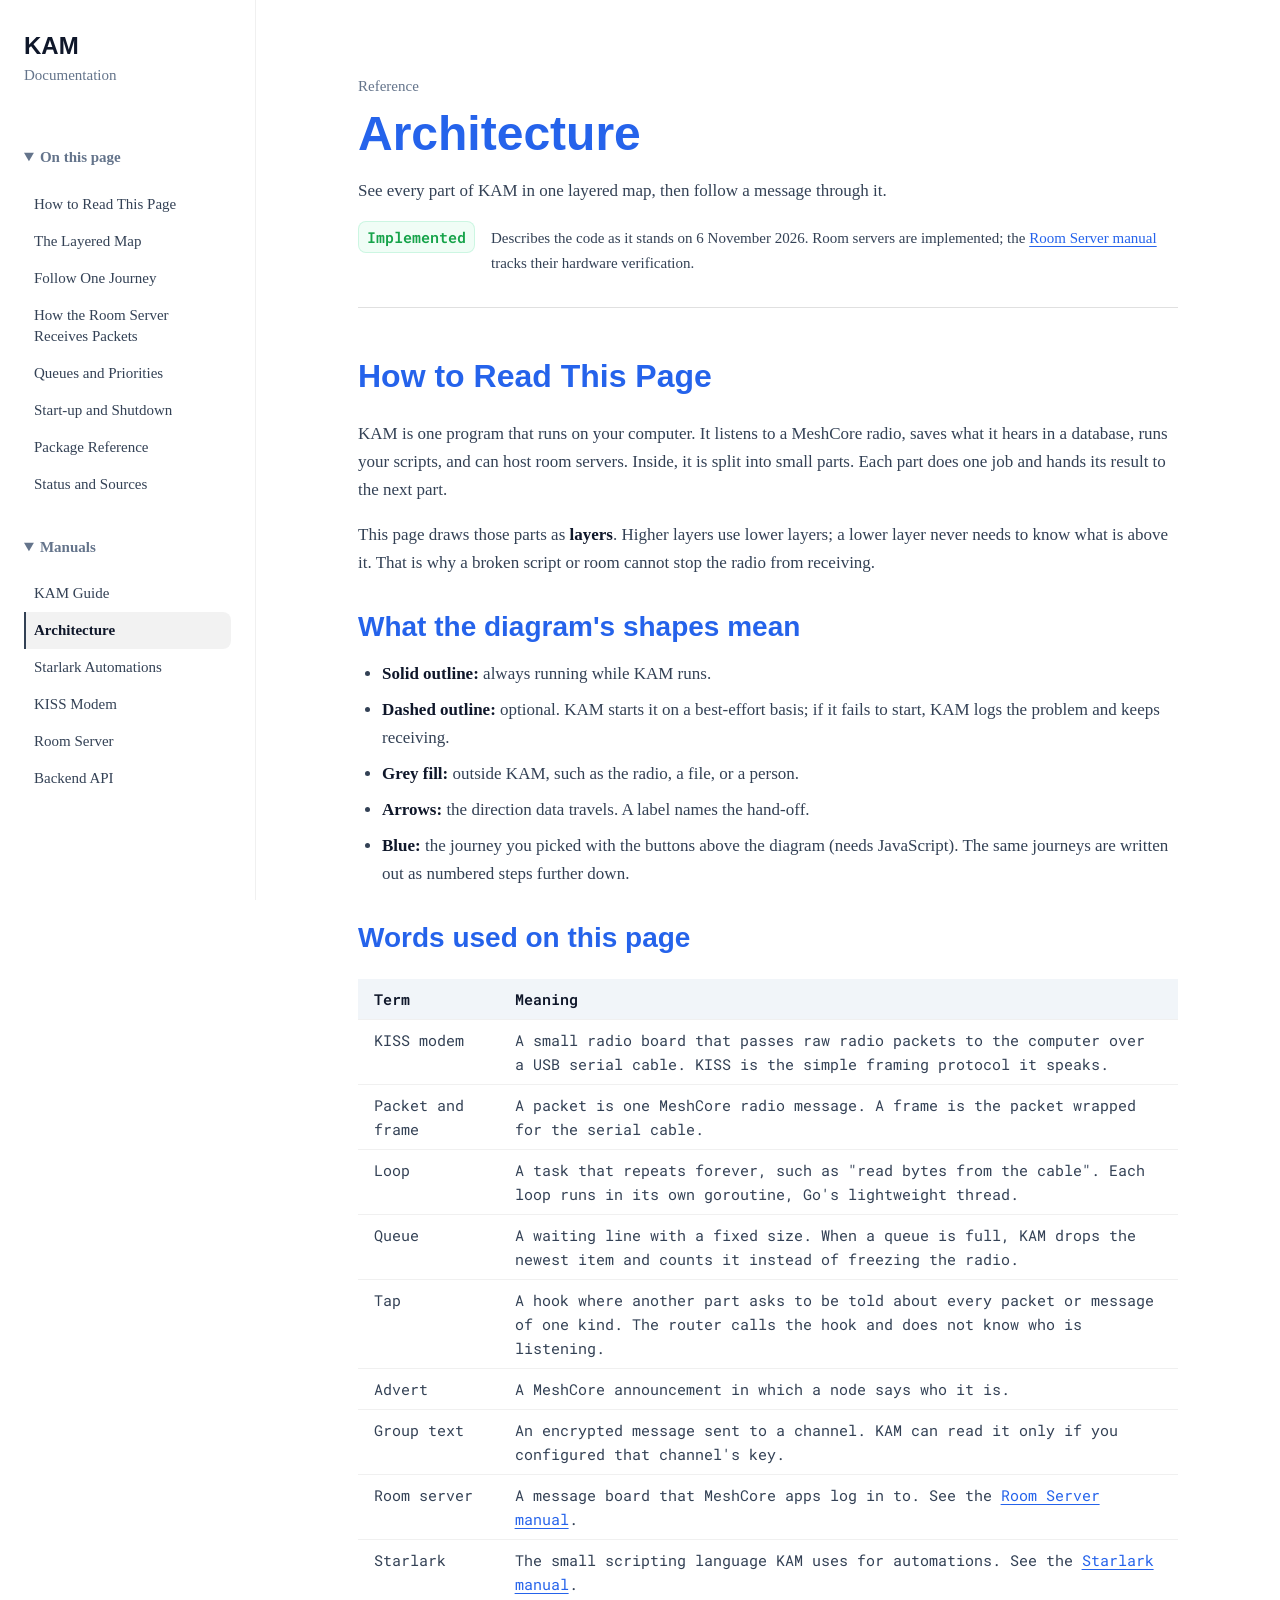
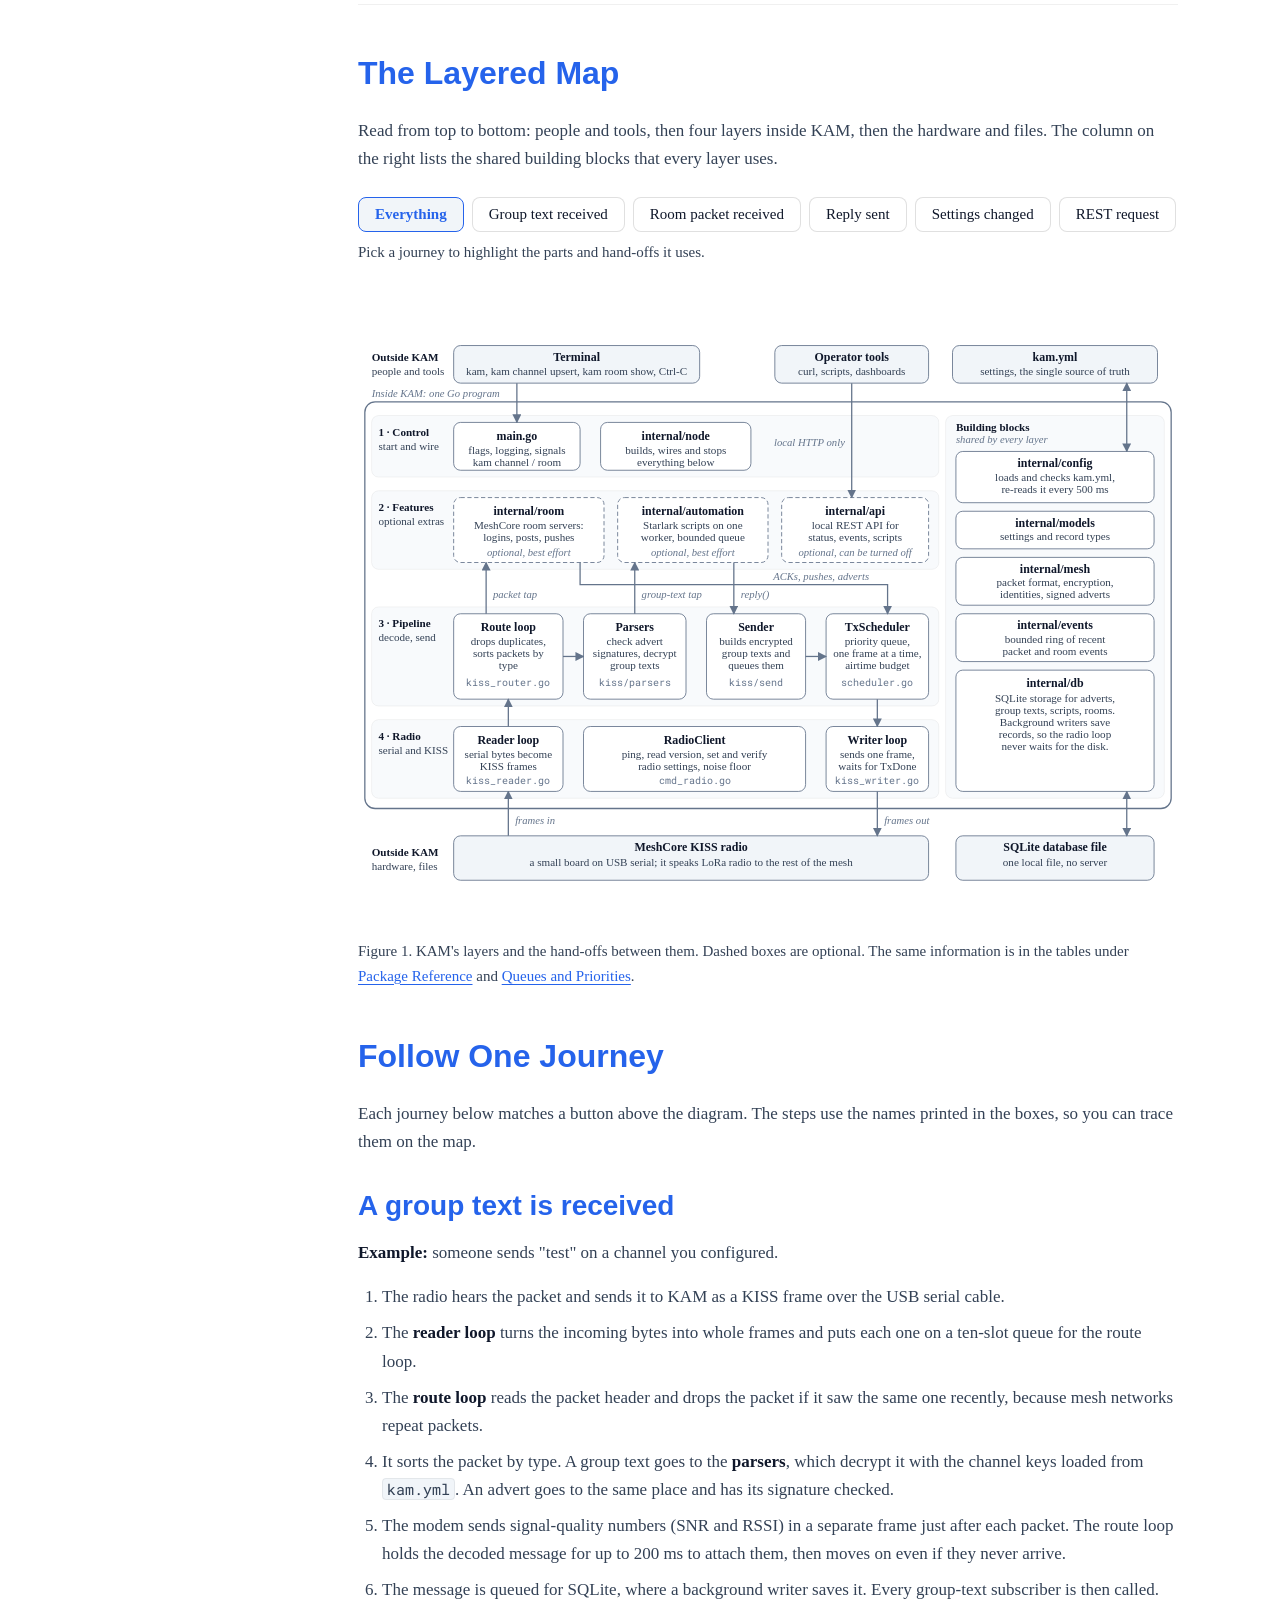
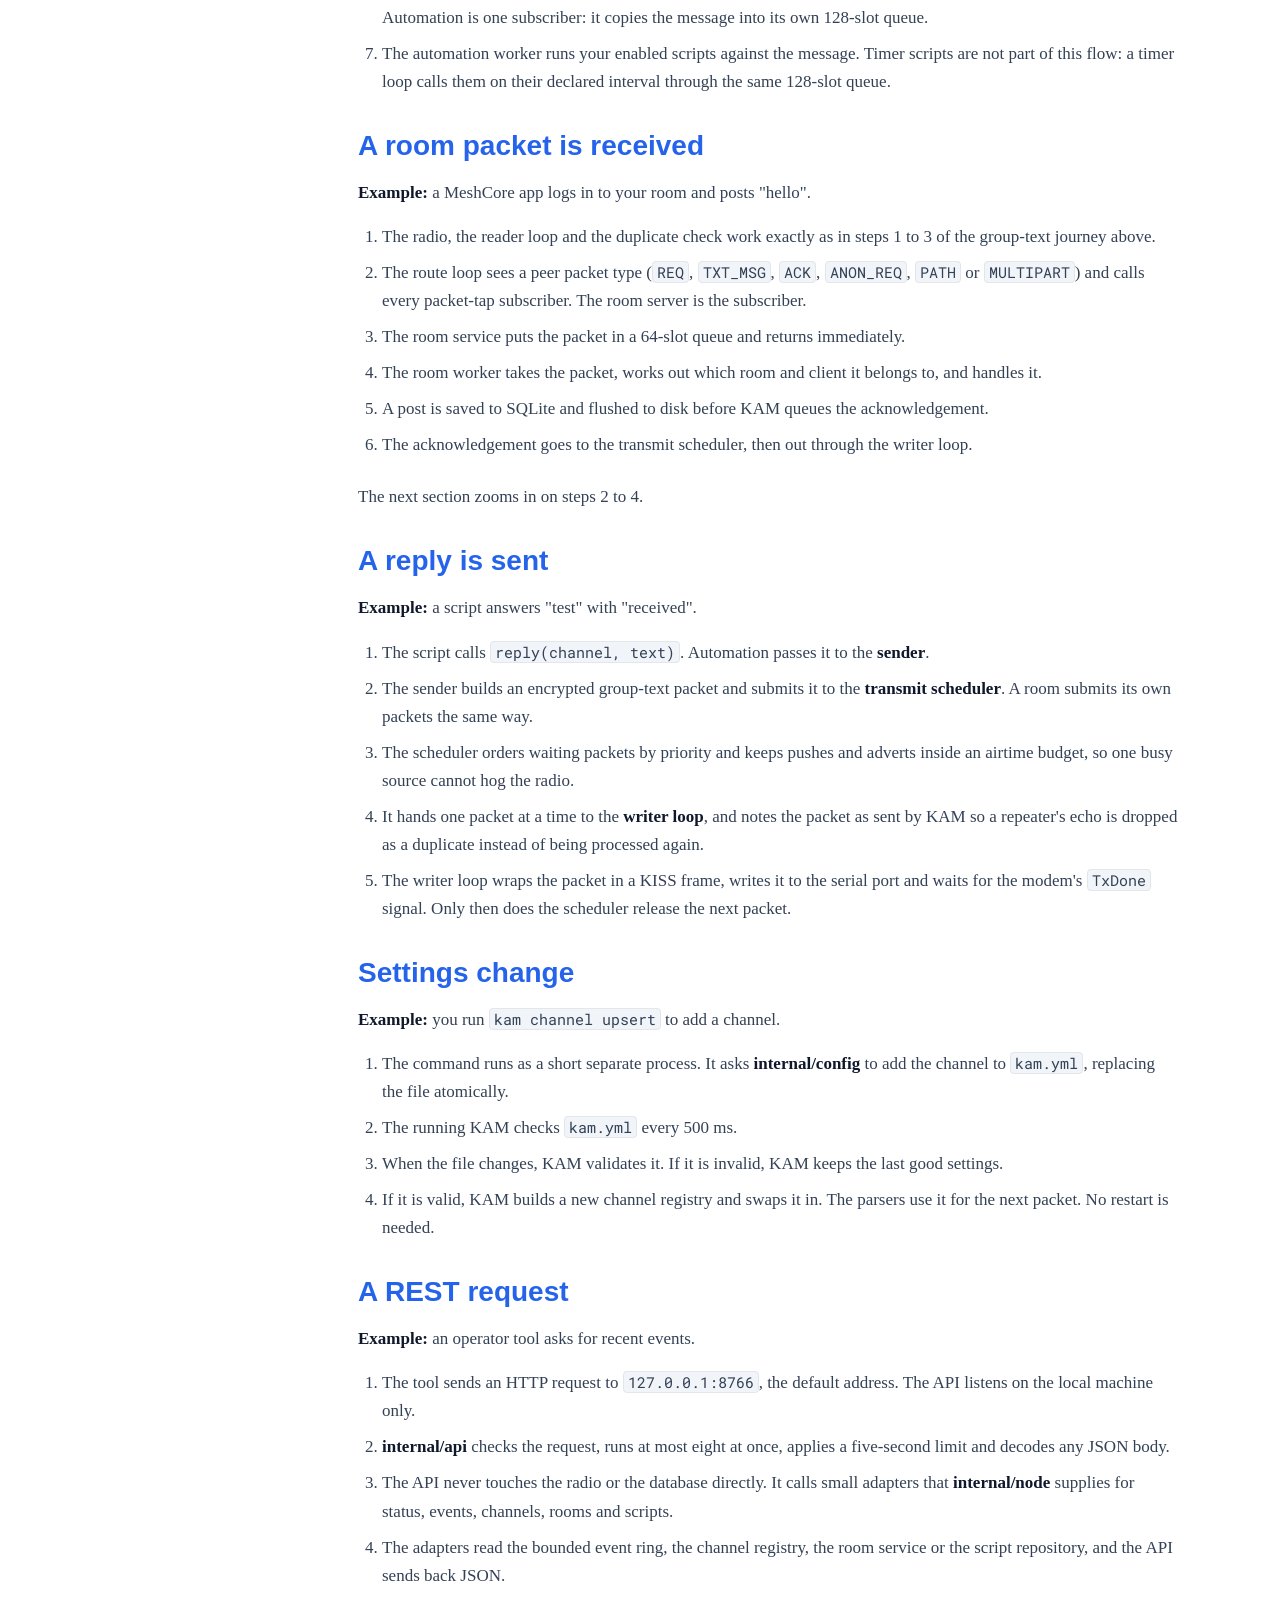
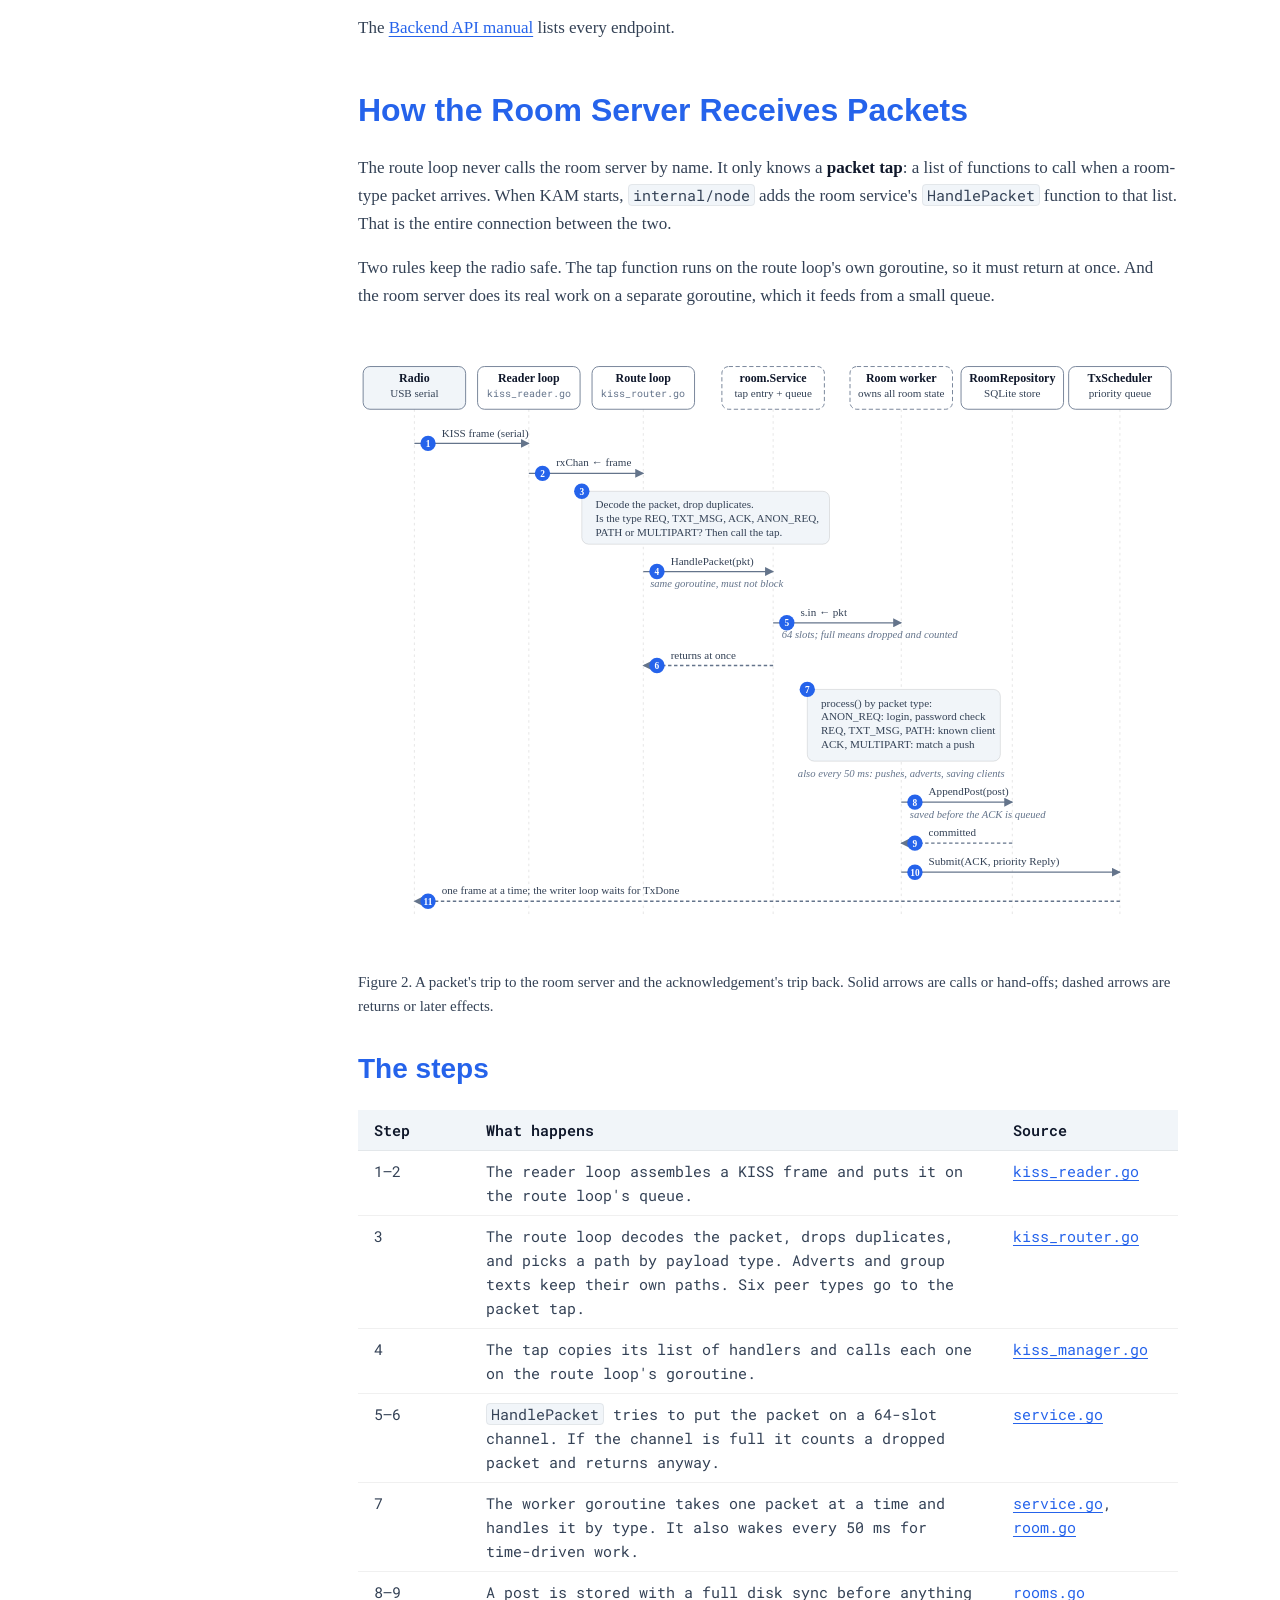
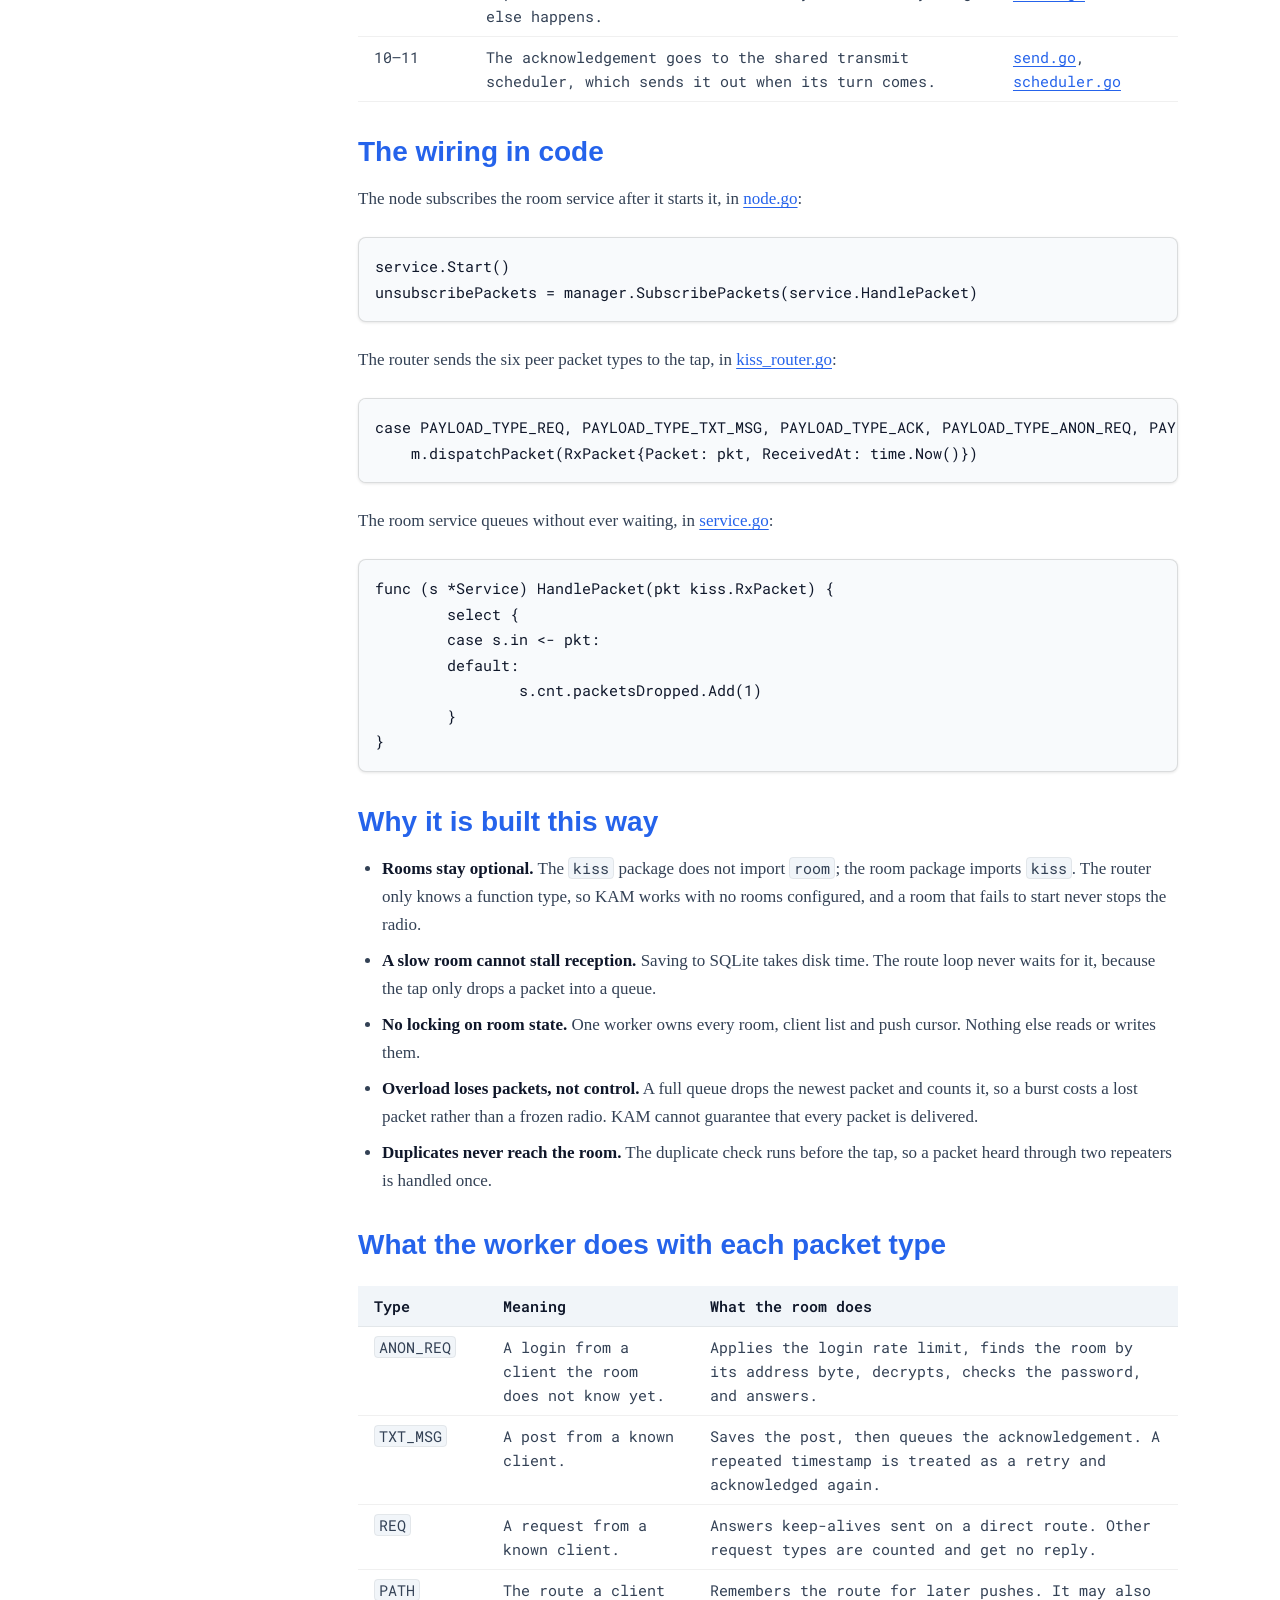
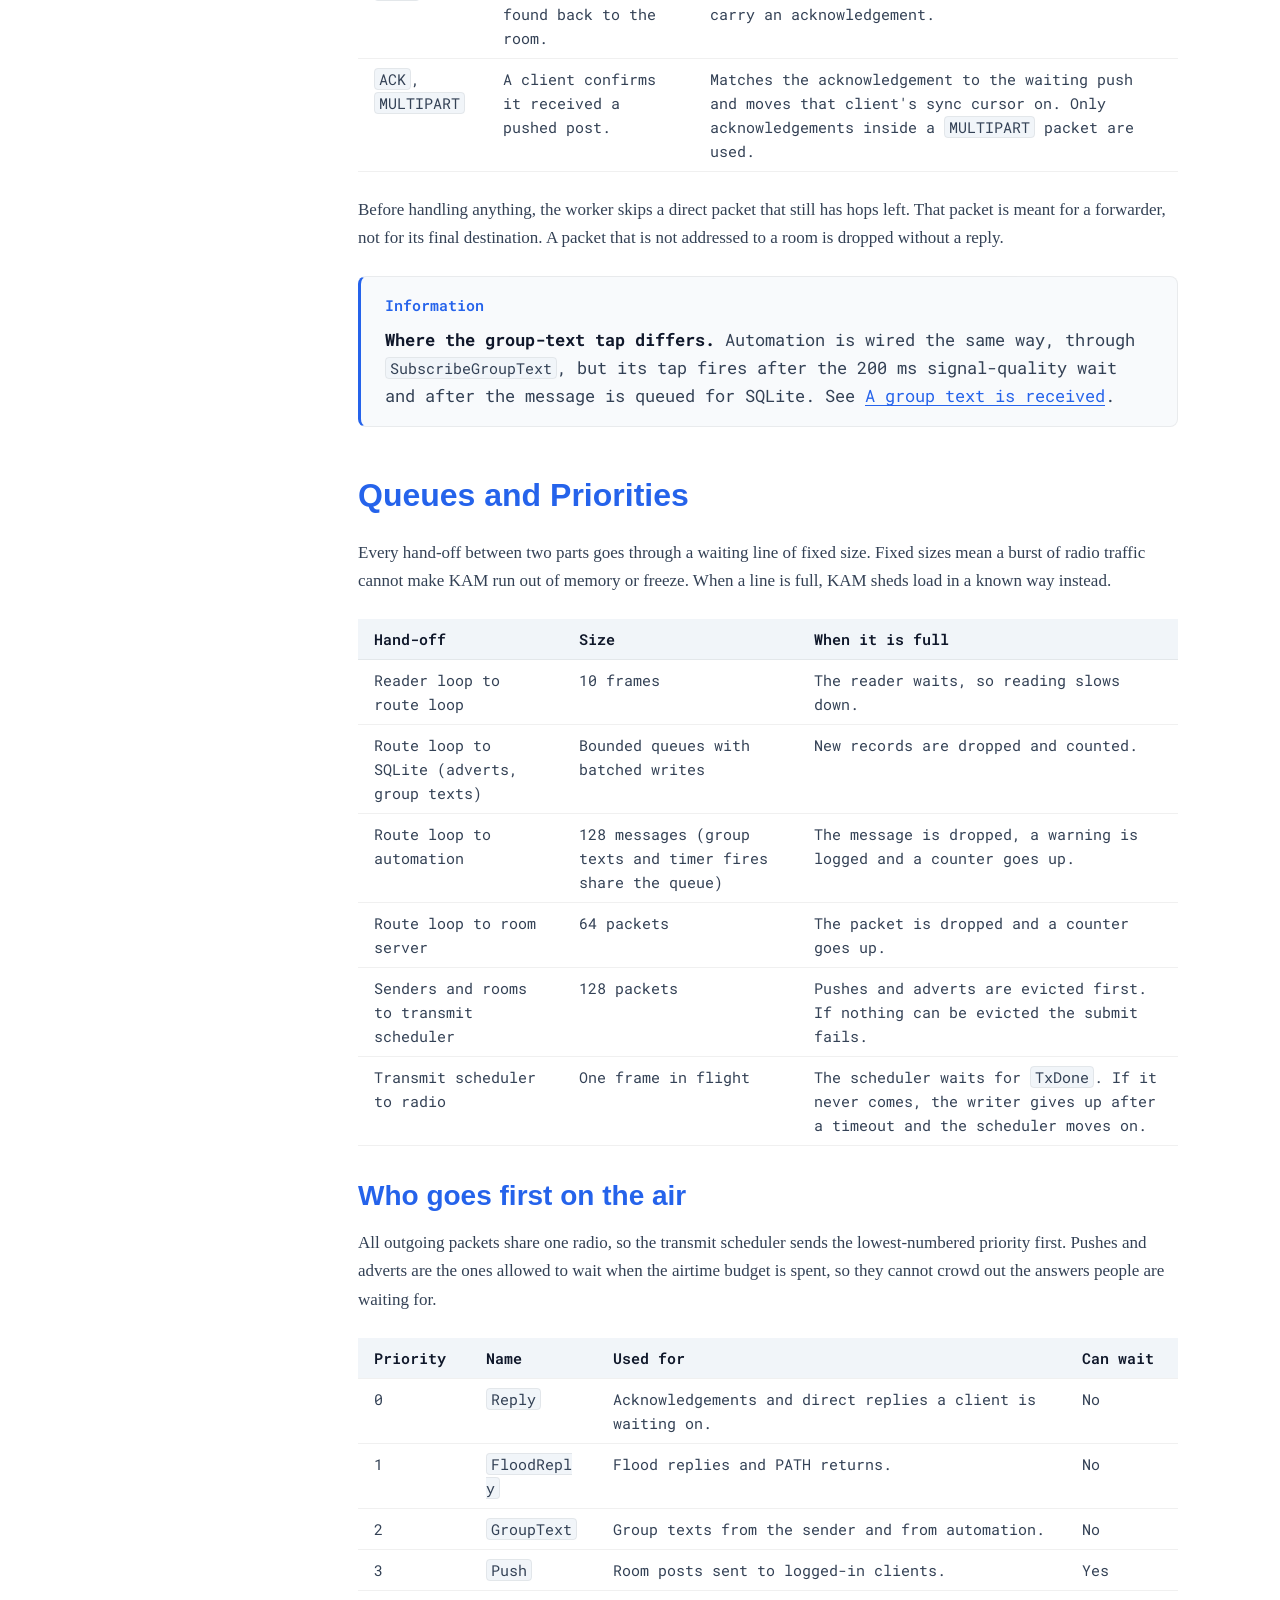
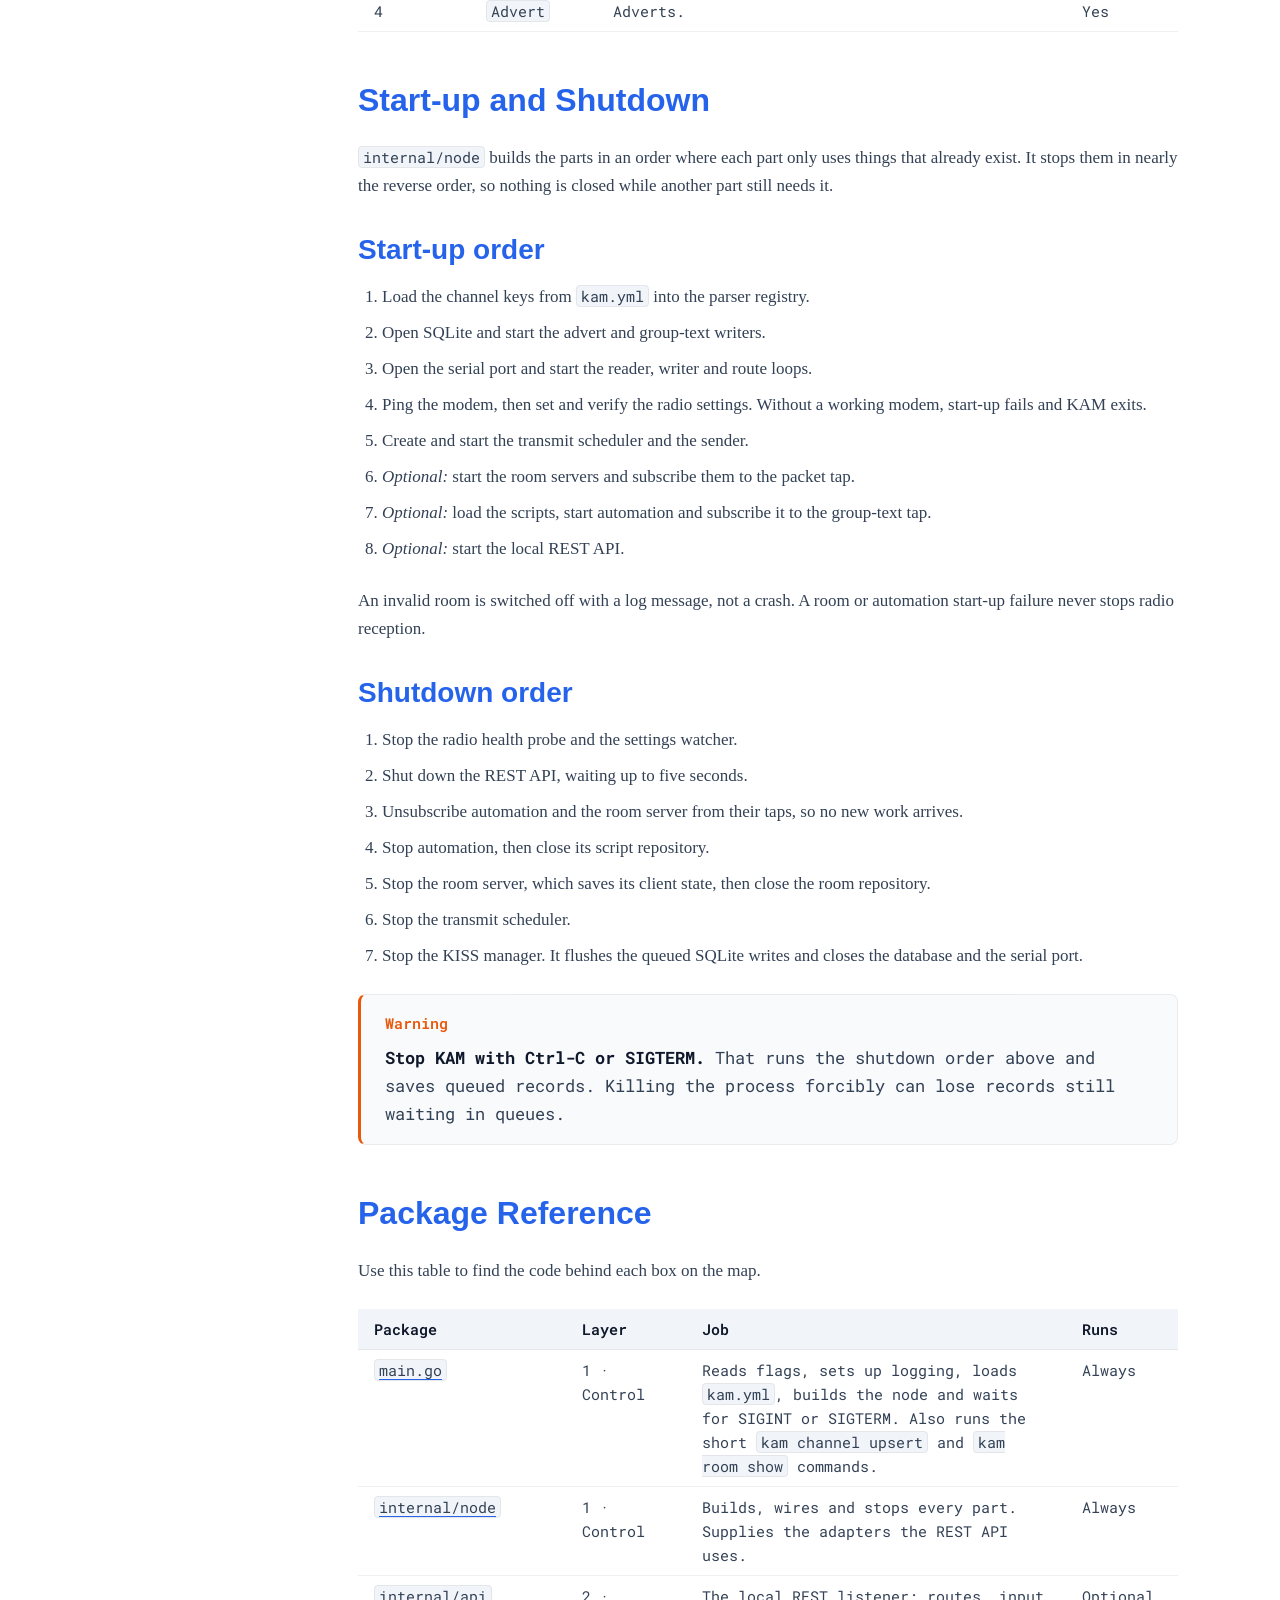
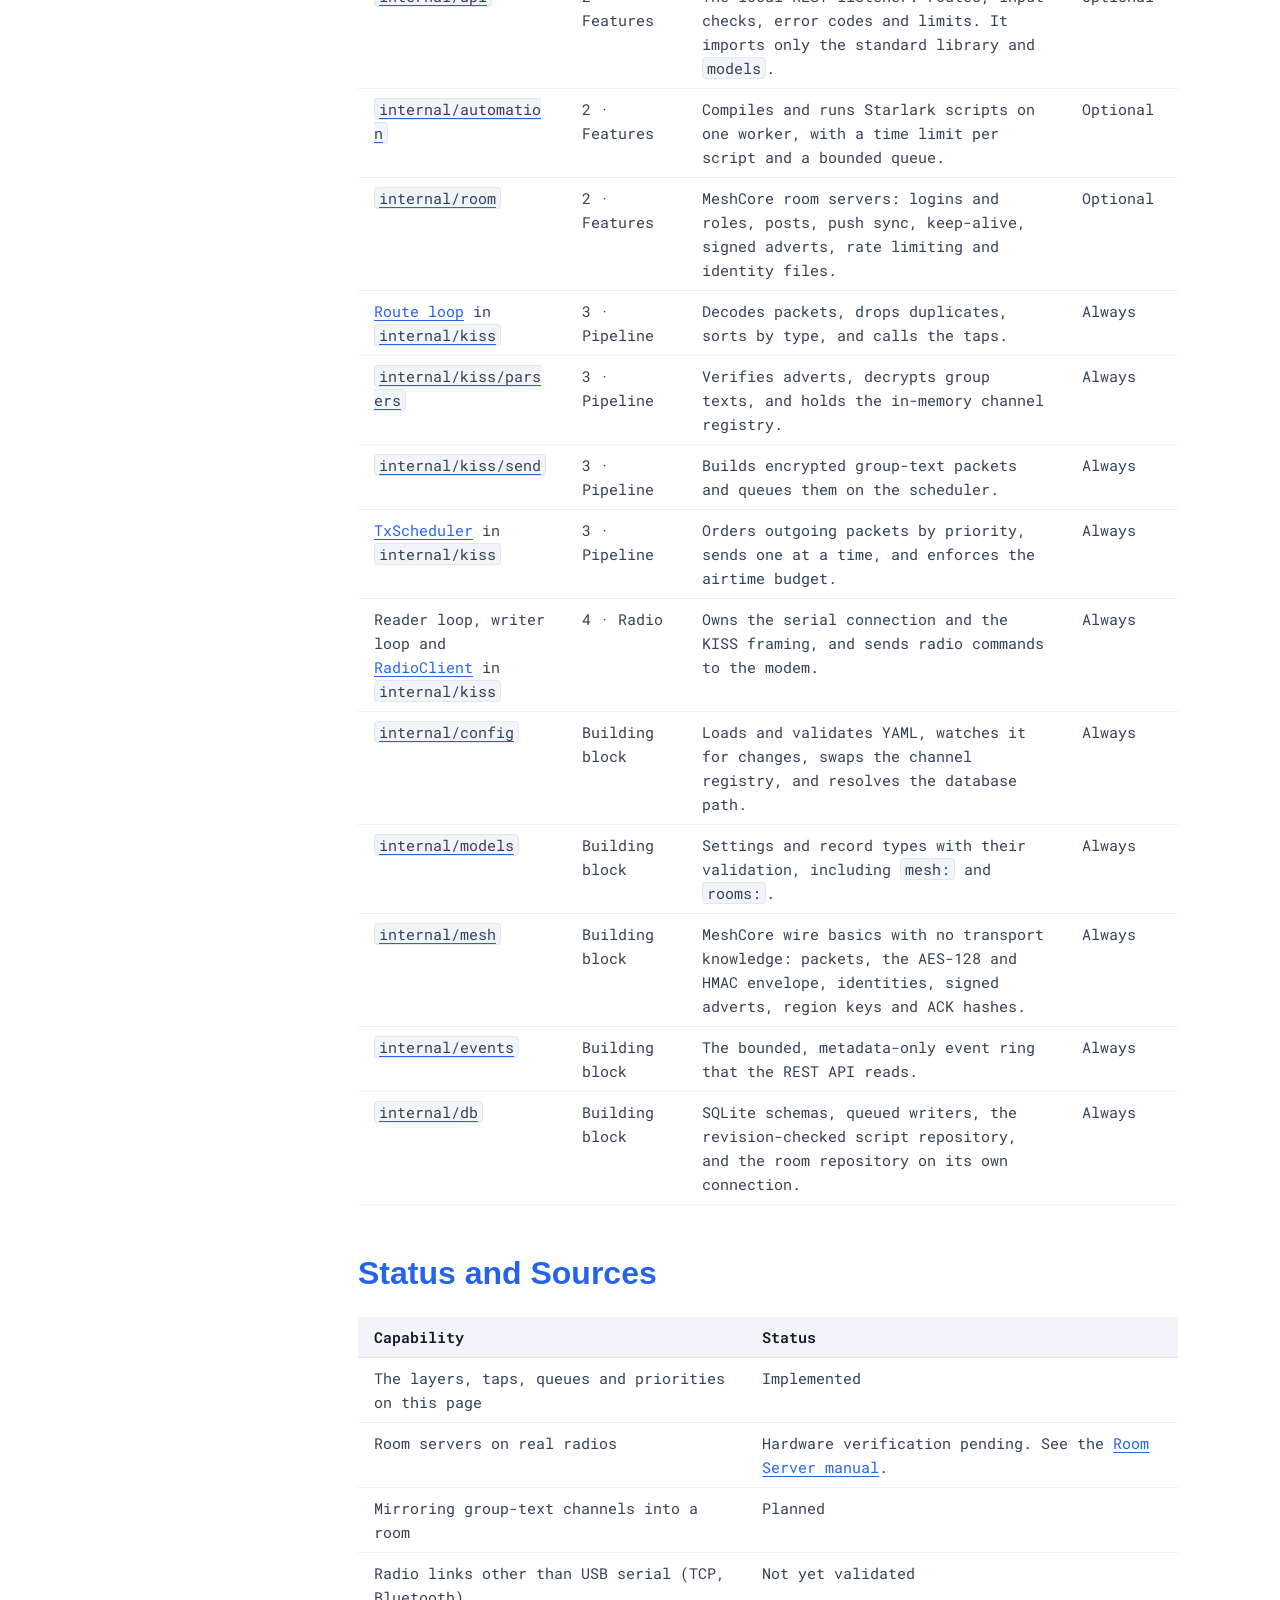
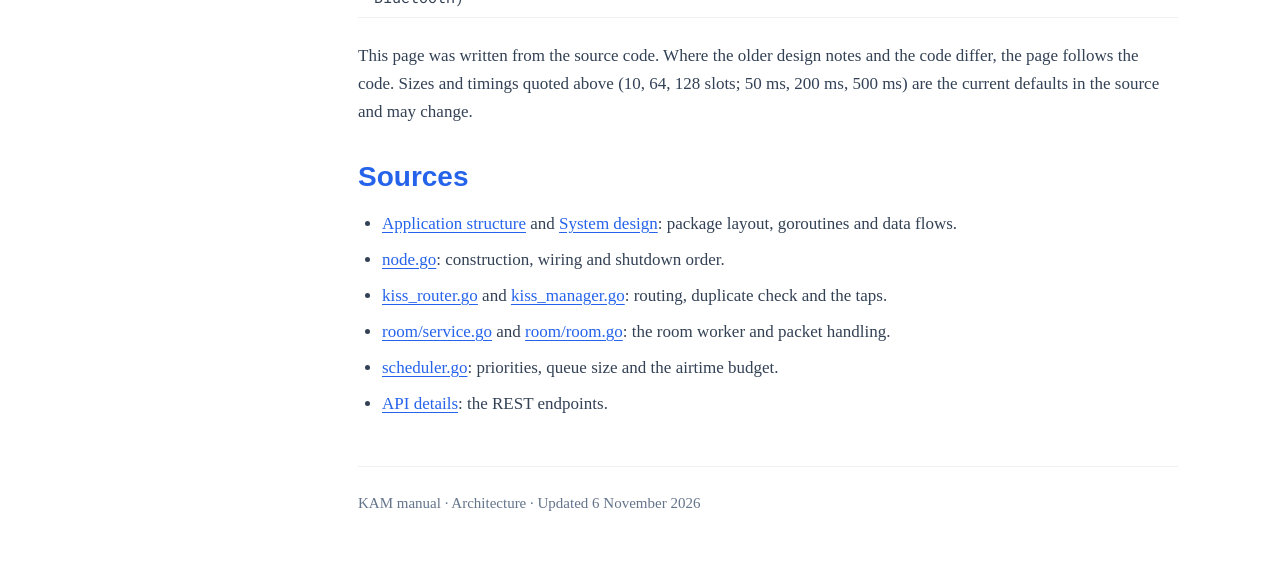
==== commit 16414498: "Roomserver doc updates" ====
--- a/manuals/Architecture.html
+++ b/manuals/Architecture.html
@@ -189,7 +189,7 @@
                     <li>It sorts the packet by type. A group text goes to the <strong>parsers</strong>, which decrypt it with the channel keys loaded from <code>kam.yml</code>. An advert goes to the same place and has its signature checked.</li>
                     <li>The modem sends signal-quality numbers (SNR and RSSI) in a separate frame just after each packet. The route loop holds the decoded message for up to 200 ms to attach them, then moves on even if they never arrive.</li>
                     <li>The message is queued for SQLite, where a background writer saves it. Every group-text subscriber is then called. Automation is one subscriber: it copies the message into its own 128-slot queue.</li>
-                    <li>The automation worker runs your enabled scripts against the message.</li>
+                    <li>The automation worker runs your enabled scripts against the message. Timer scripts are not part of this flow: a timer loop calls them on their declared interval through the same 128-slot queue.</li>
                 </ol>
 
                 <h3 id="journey-room">A room packet is received</h3>
@@ -382,7 +382,7 @@
                     <tbody>
                         <tr><td>Reader loop to route loop</td><td>10 frames</td><td>The reader waits, so reading slows down.</td></tr>
                         <tr><td>Route loop to SQLite (adverts, group texts)</td><td>Bounded queues with batched writes</td><td>New records are dropped and counted.</td></tr>
-                        <tr><td>Route loop to automation</td><td>128 messages</td><td>The message is dropped, a warning is logged and a counter goes up.</td></tr>
+                        <tr><td>Route loop to automation</td><td>128 messages (group texts and timer fires share the queue)</td><td>The message is dropped, a warning is logged and a counter goes up.</td></tr>
                         <tr><td>Route loop to room server</td><td>64 packets</td><td>The packet is dropped and a counter goes up.</td></tr>
                         <tr><td>Senders and rooms to transmit scheduler</td><td>128 packets</td><td>Pushes and adverts are evicted first. If nothing can be evicted the submit fails.</td></tr>
                         <tr><td>Transmit scheduler to radio</td><td>One frame in flight</td><td>The scheduler waits for <code>TxDone</code>. If it never comes, the writer gives up after a timeout and the scheduler moves on.</td></tr>
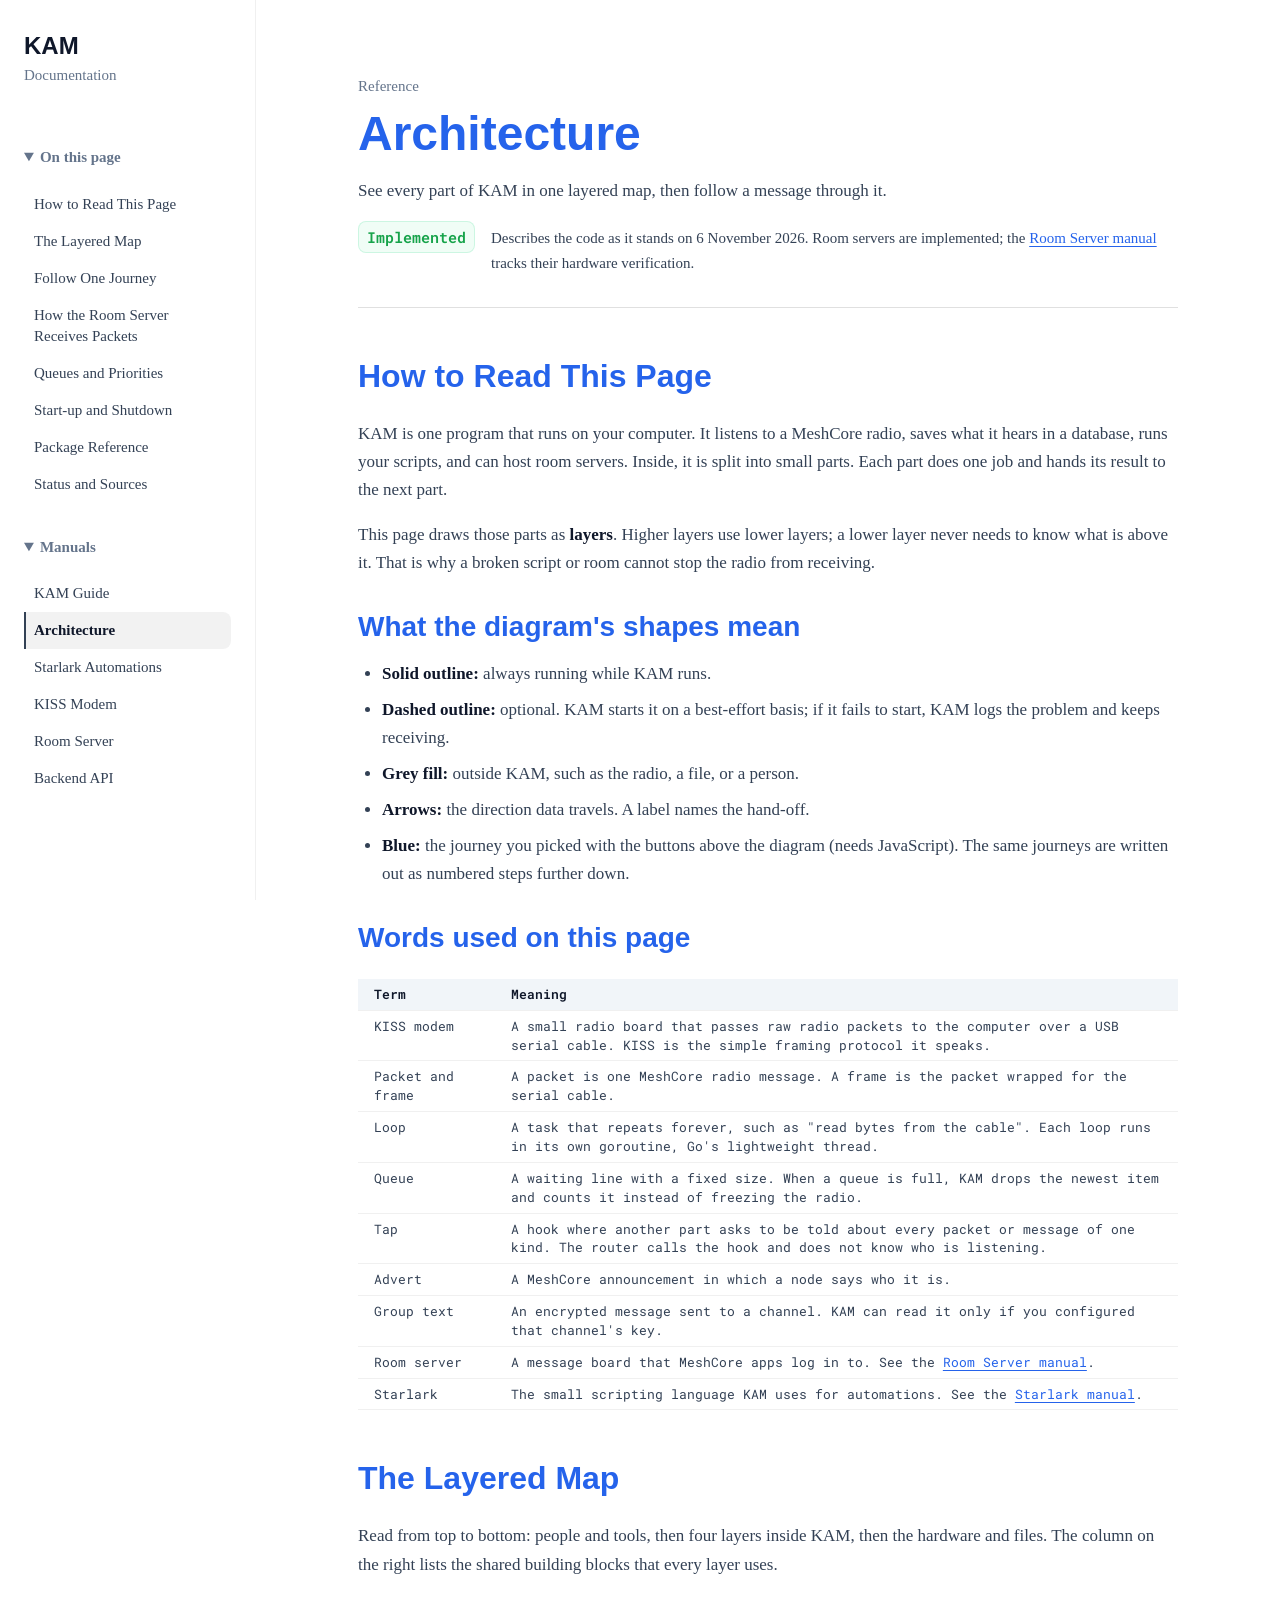
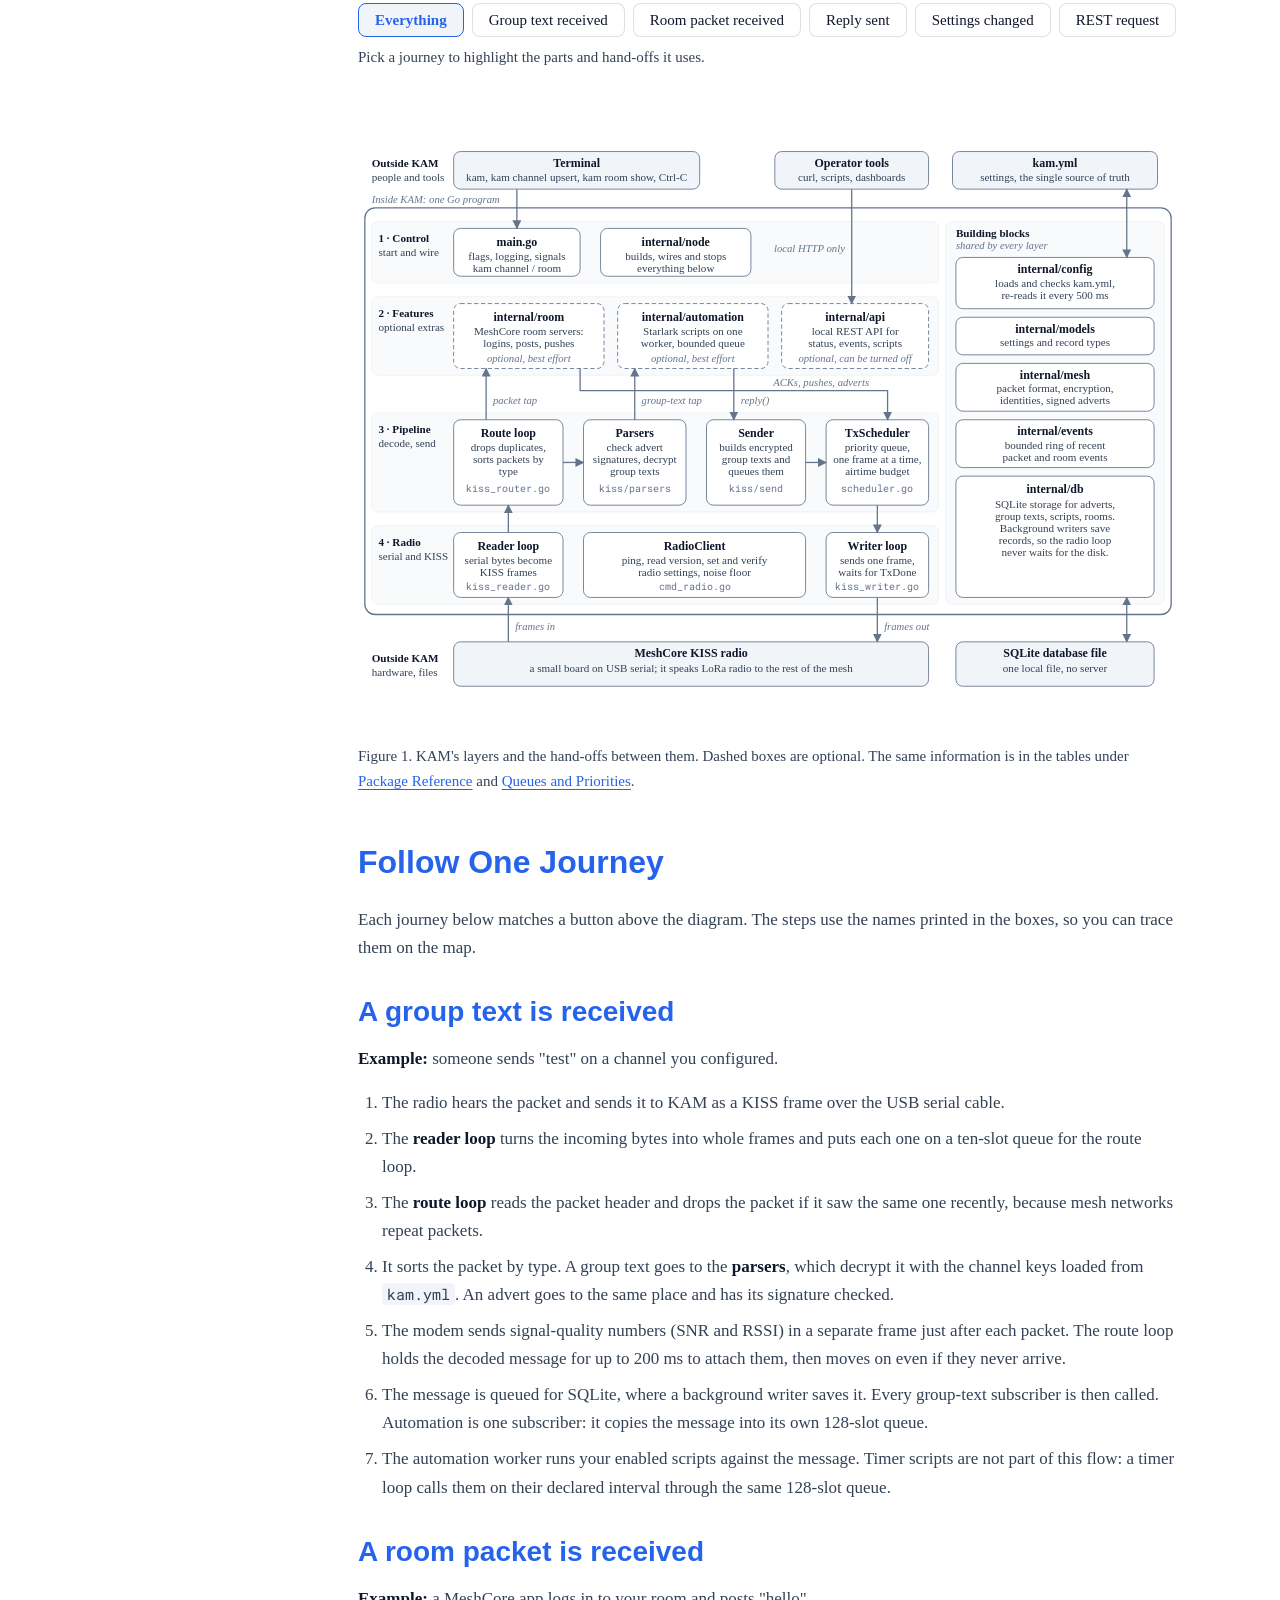
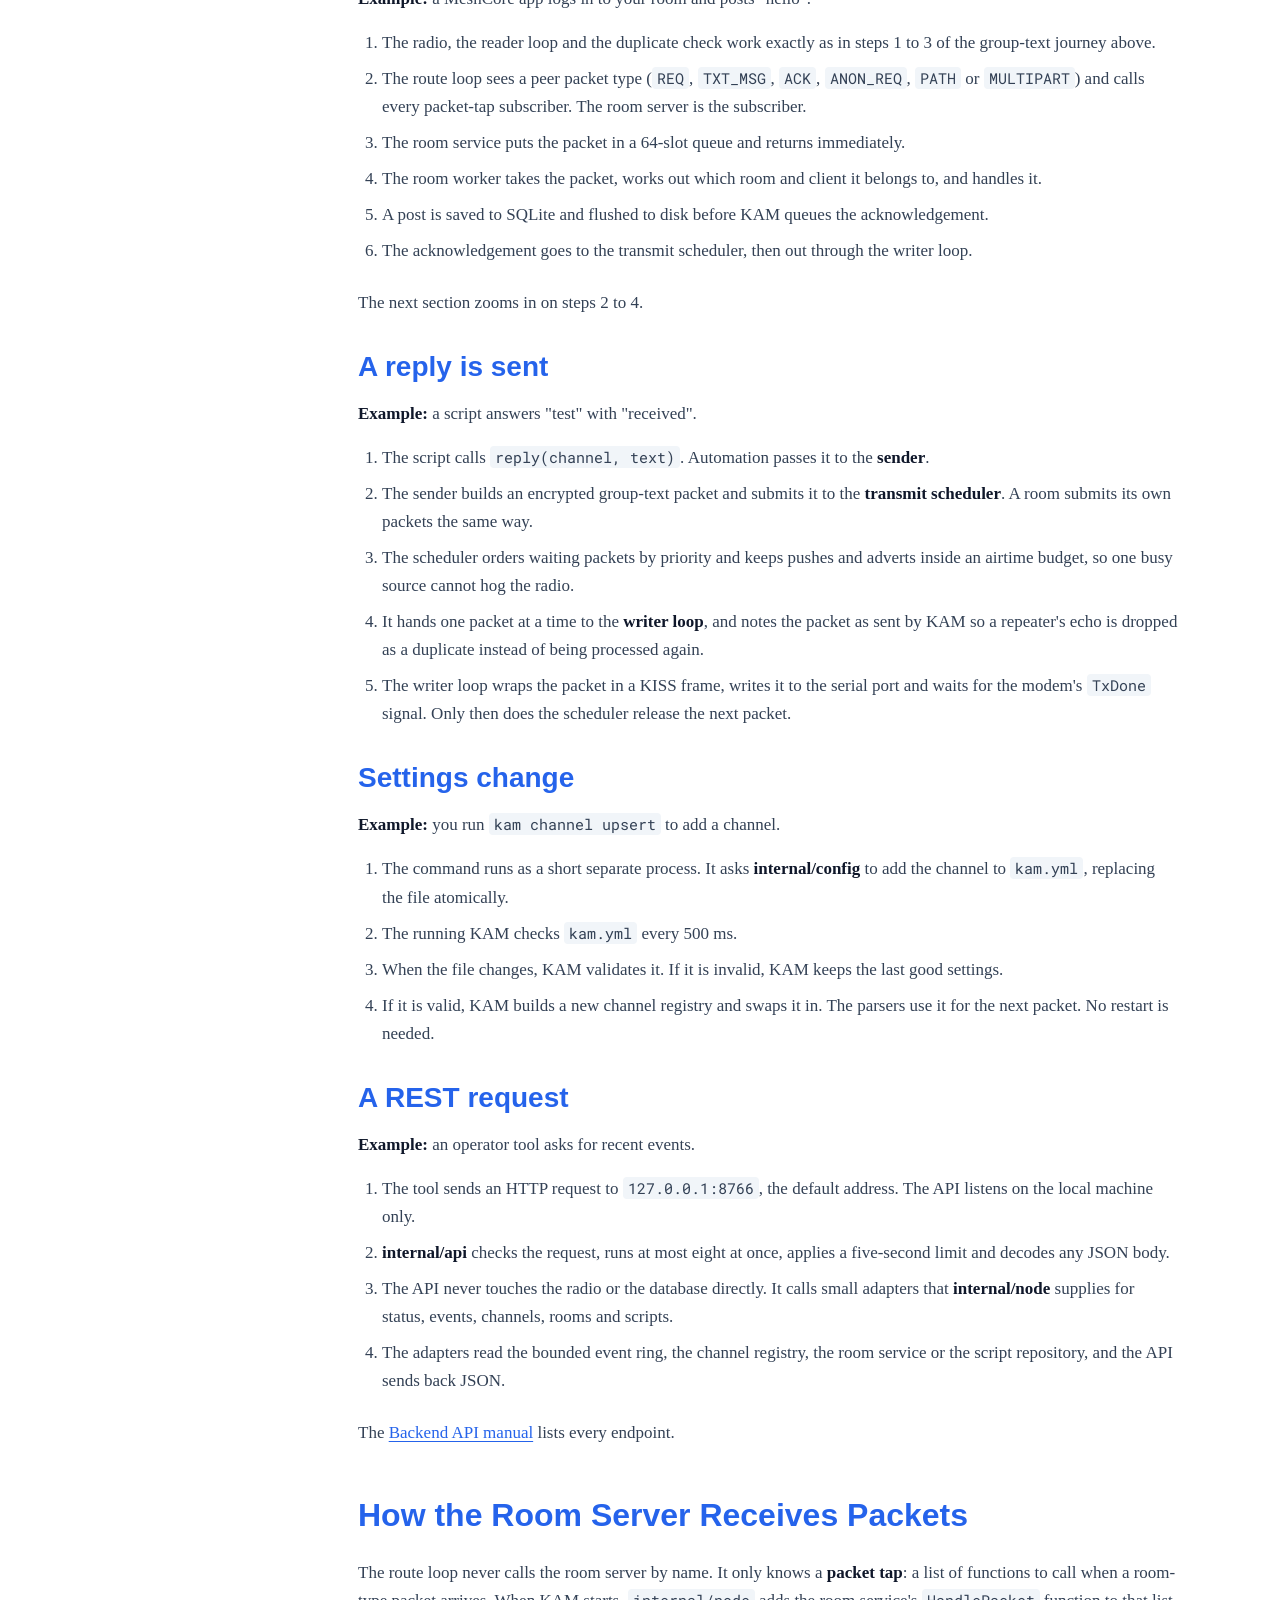
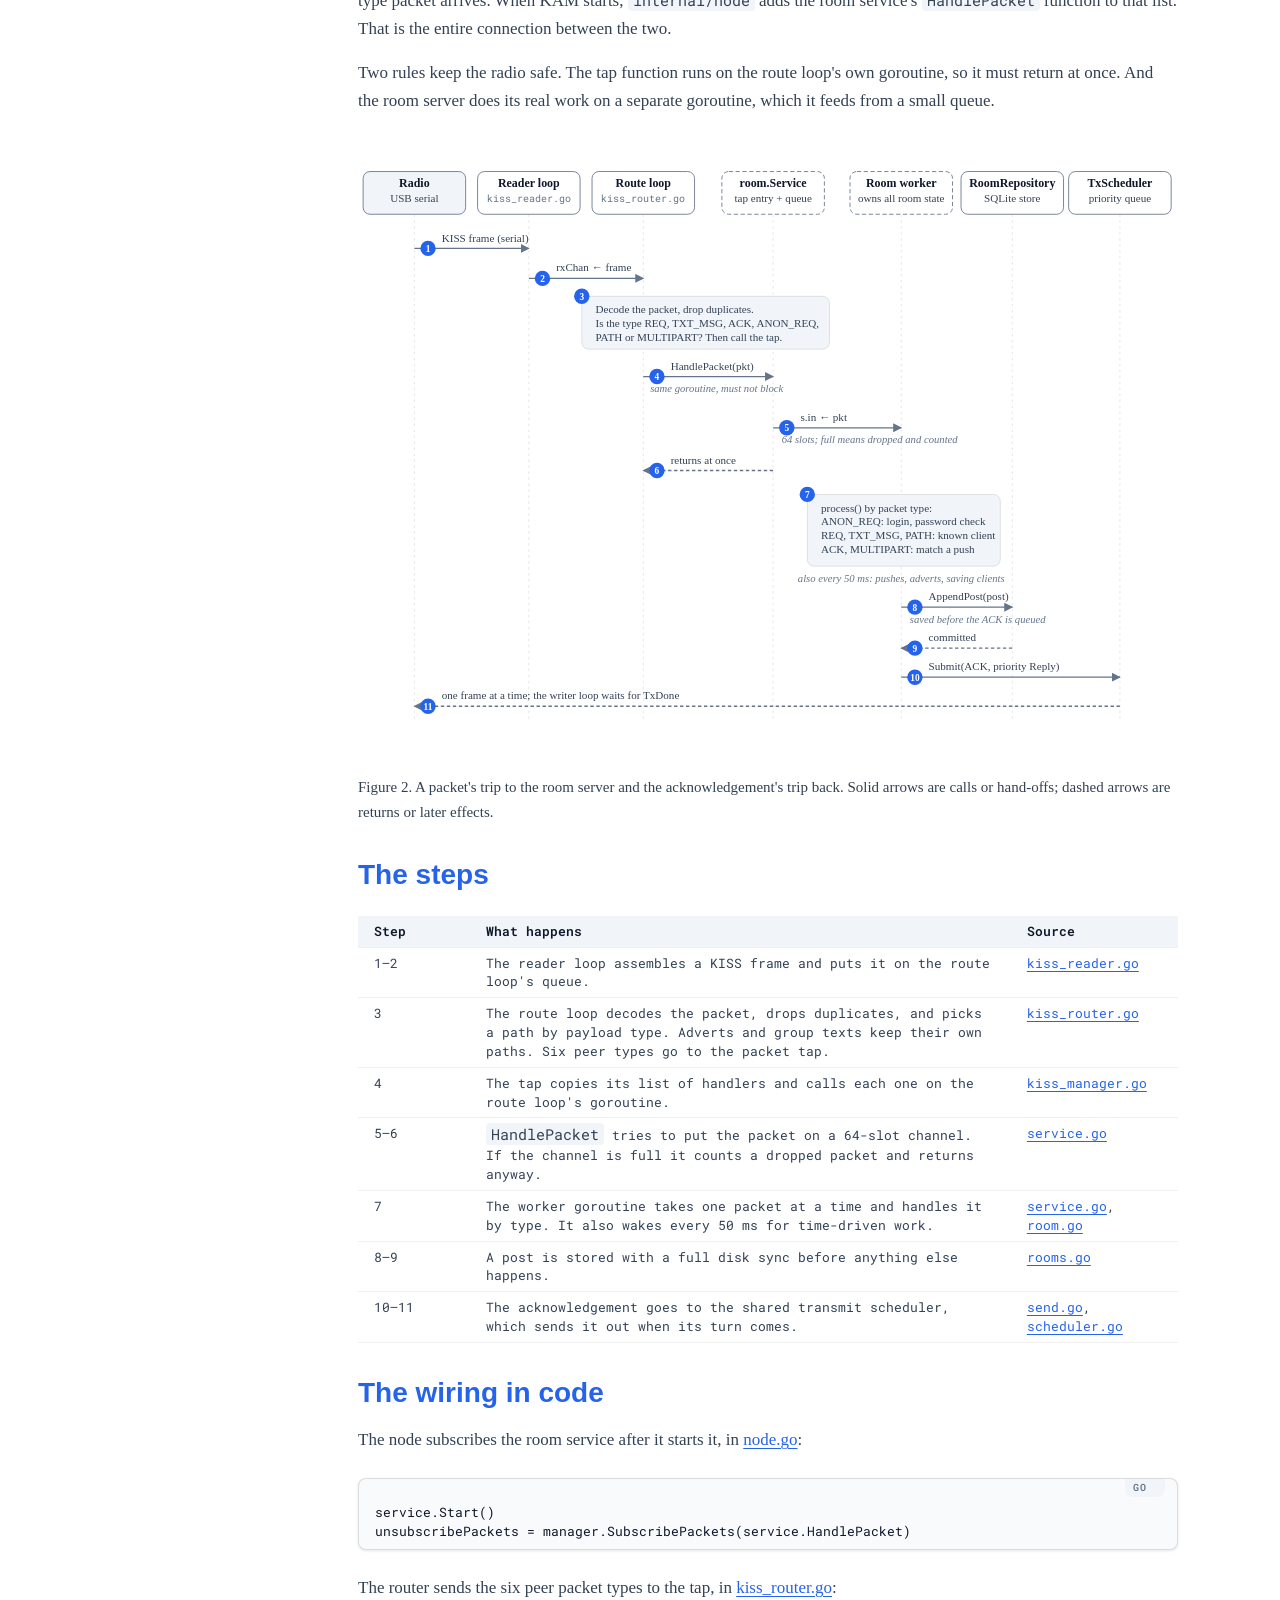
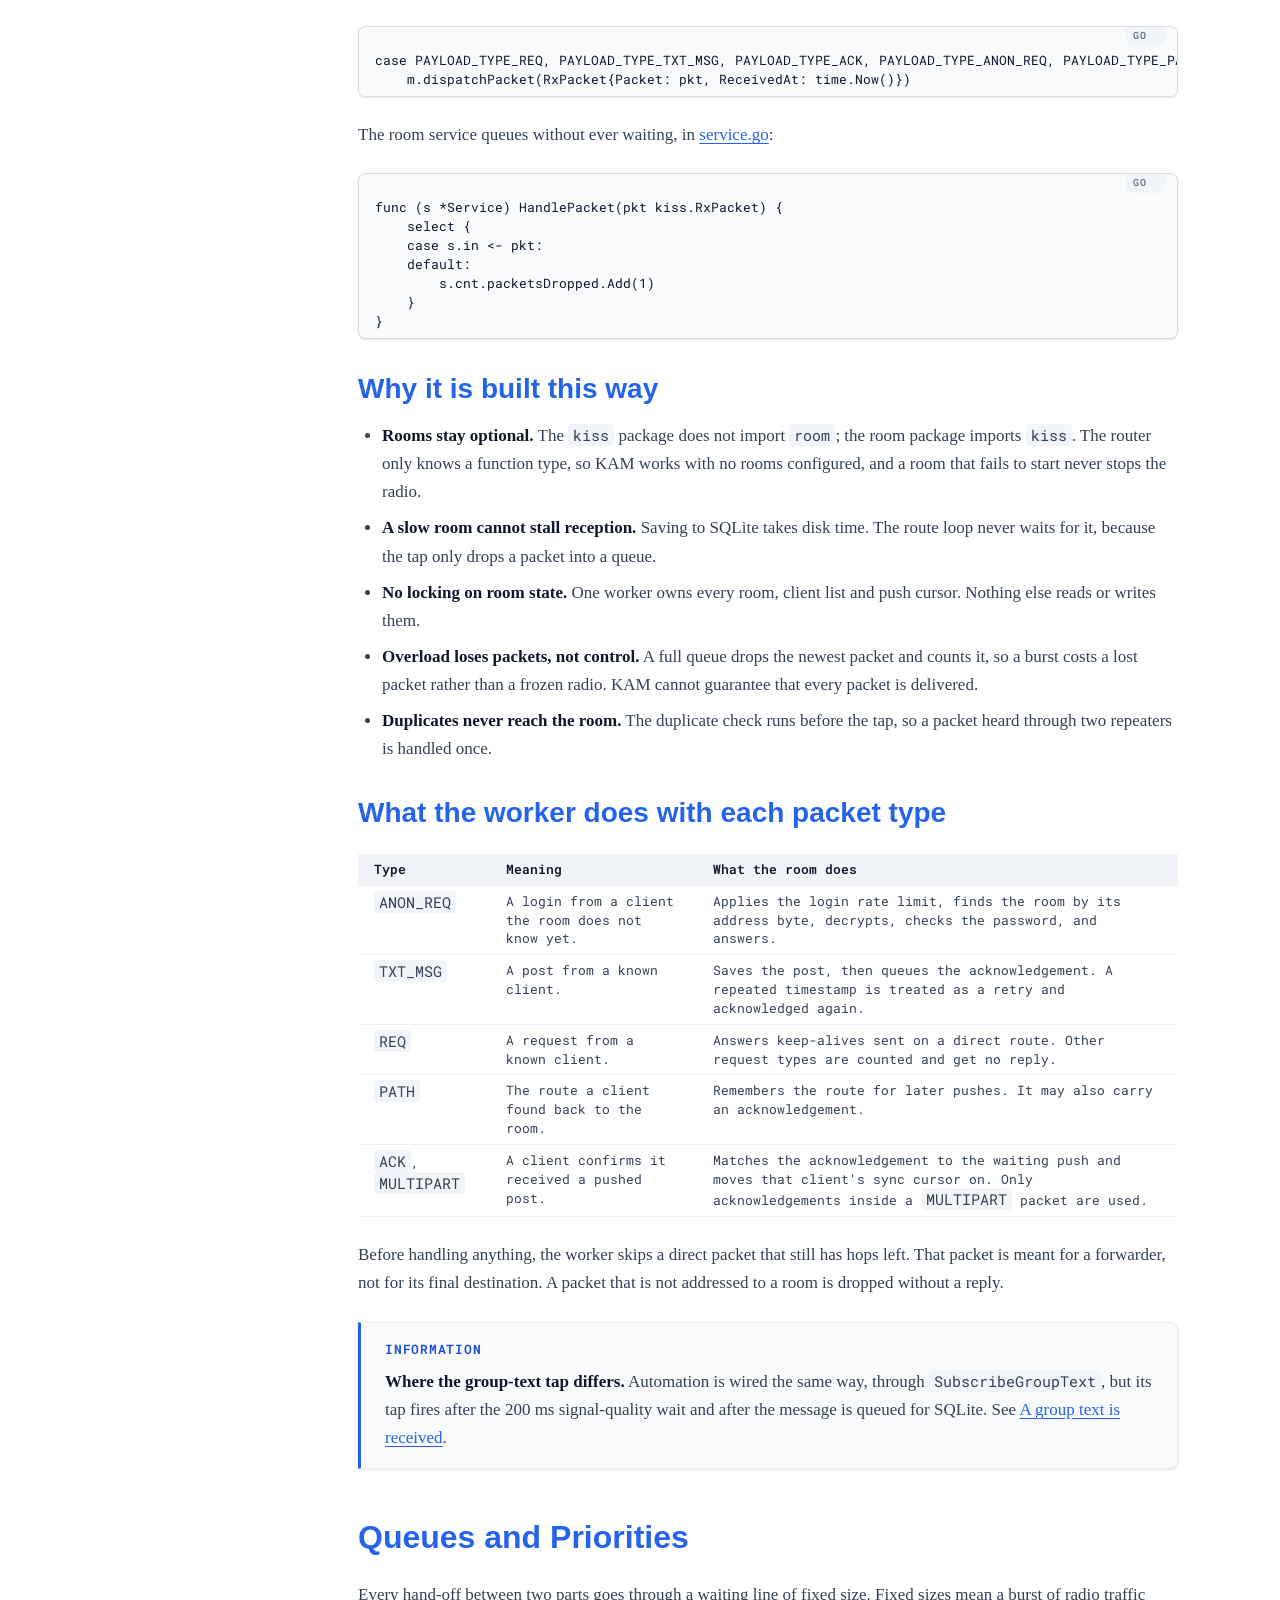
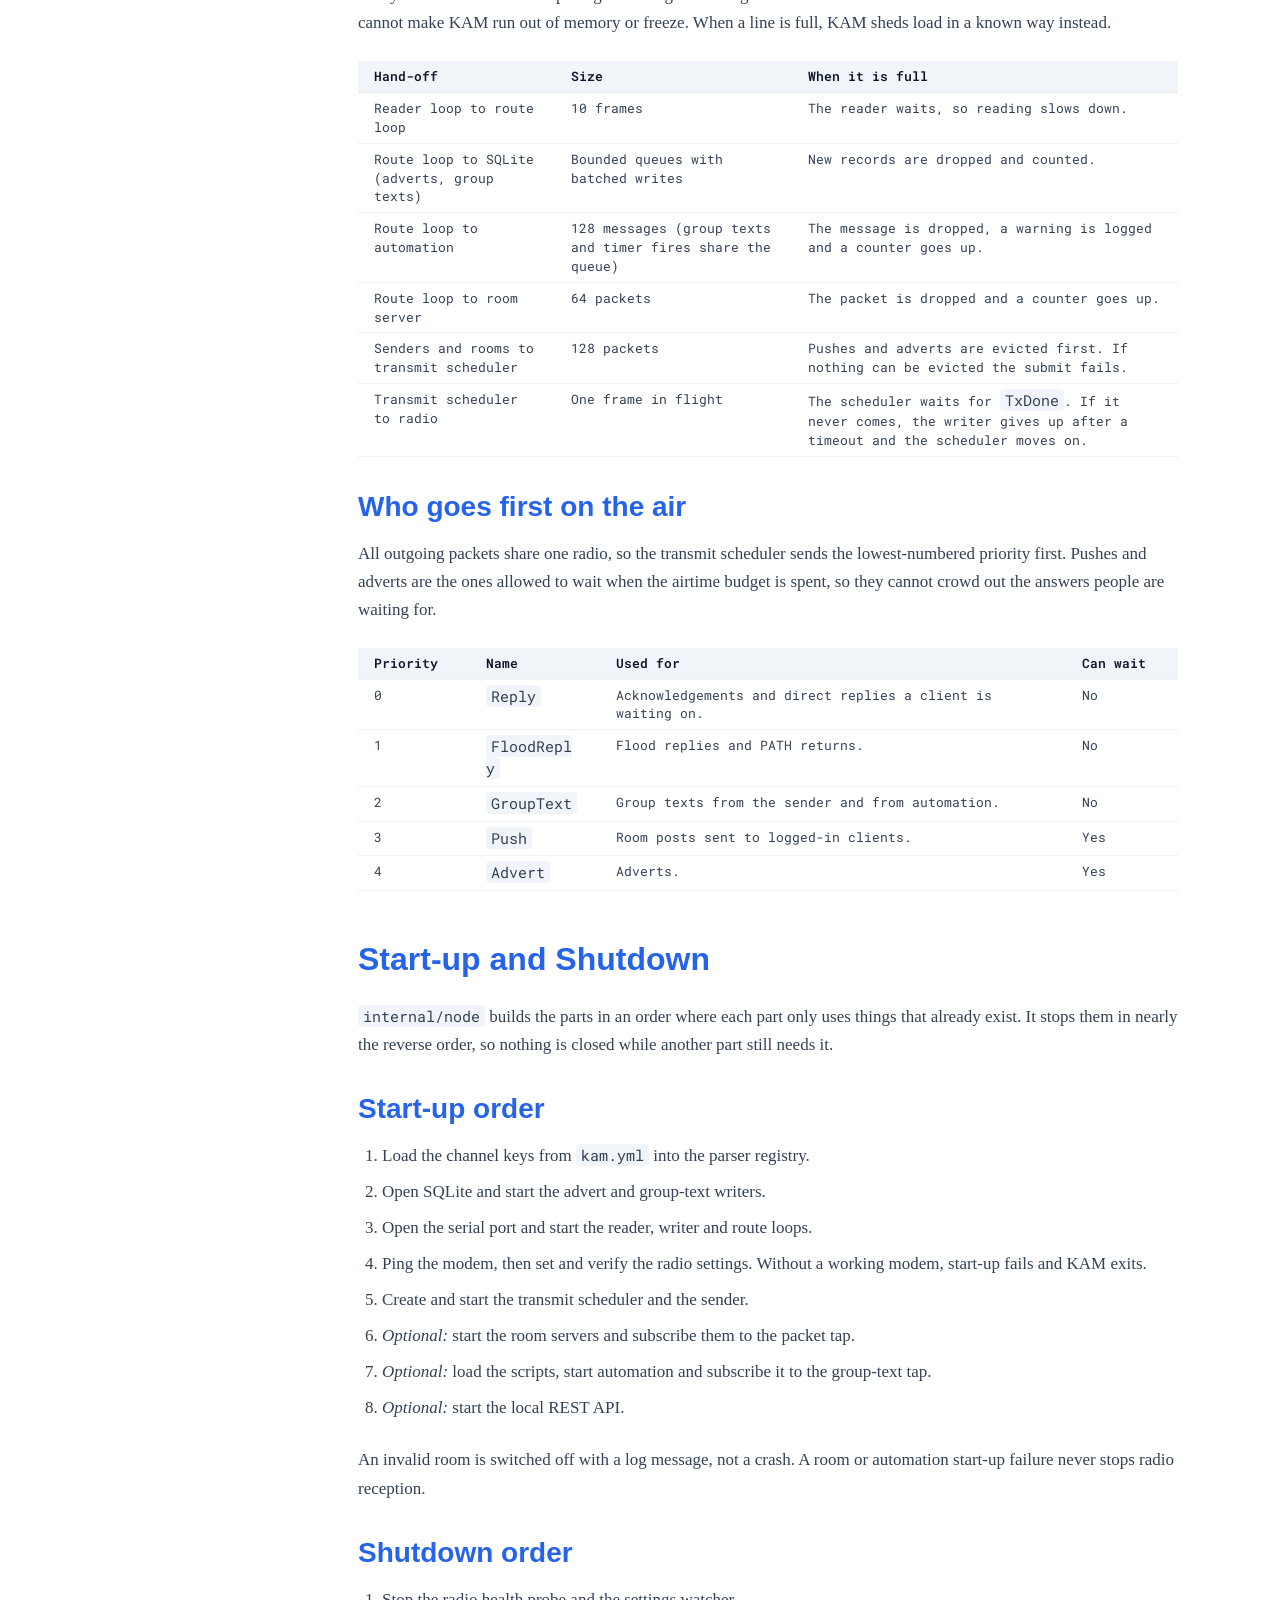
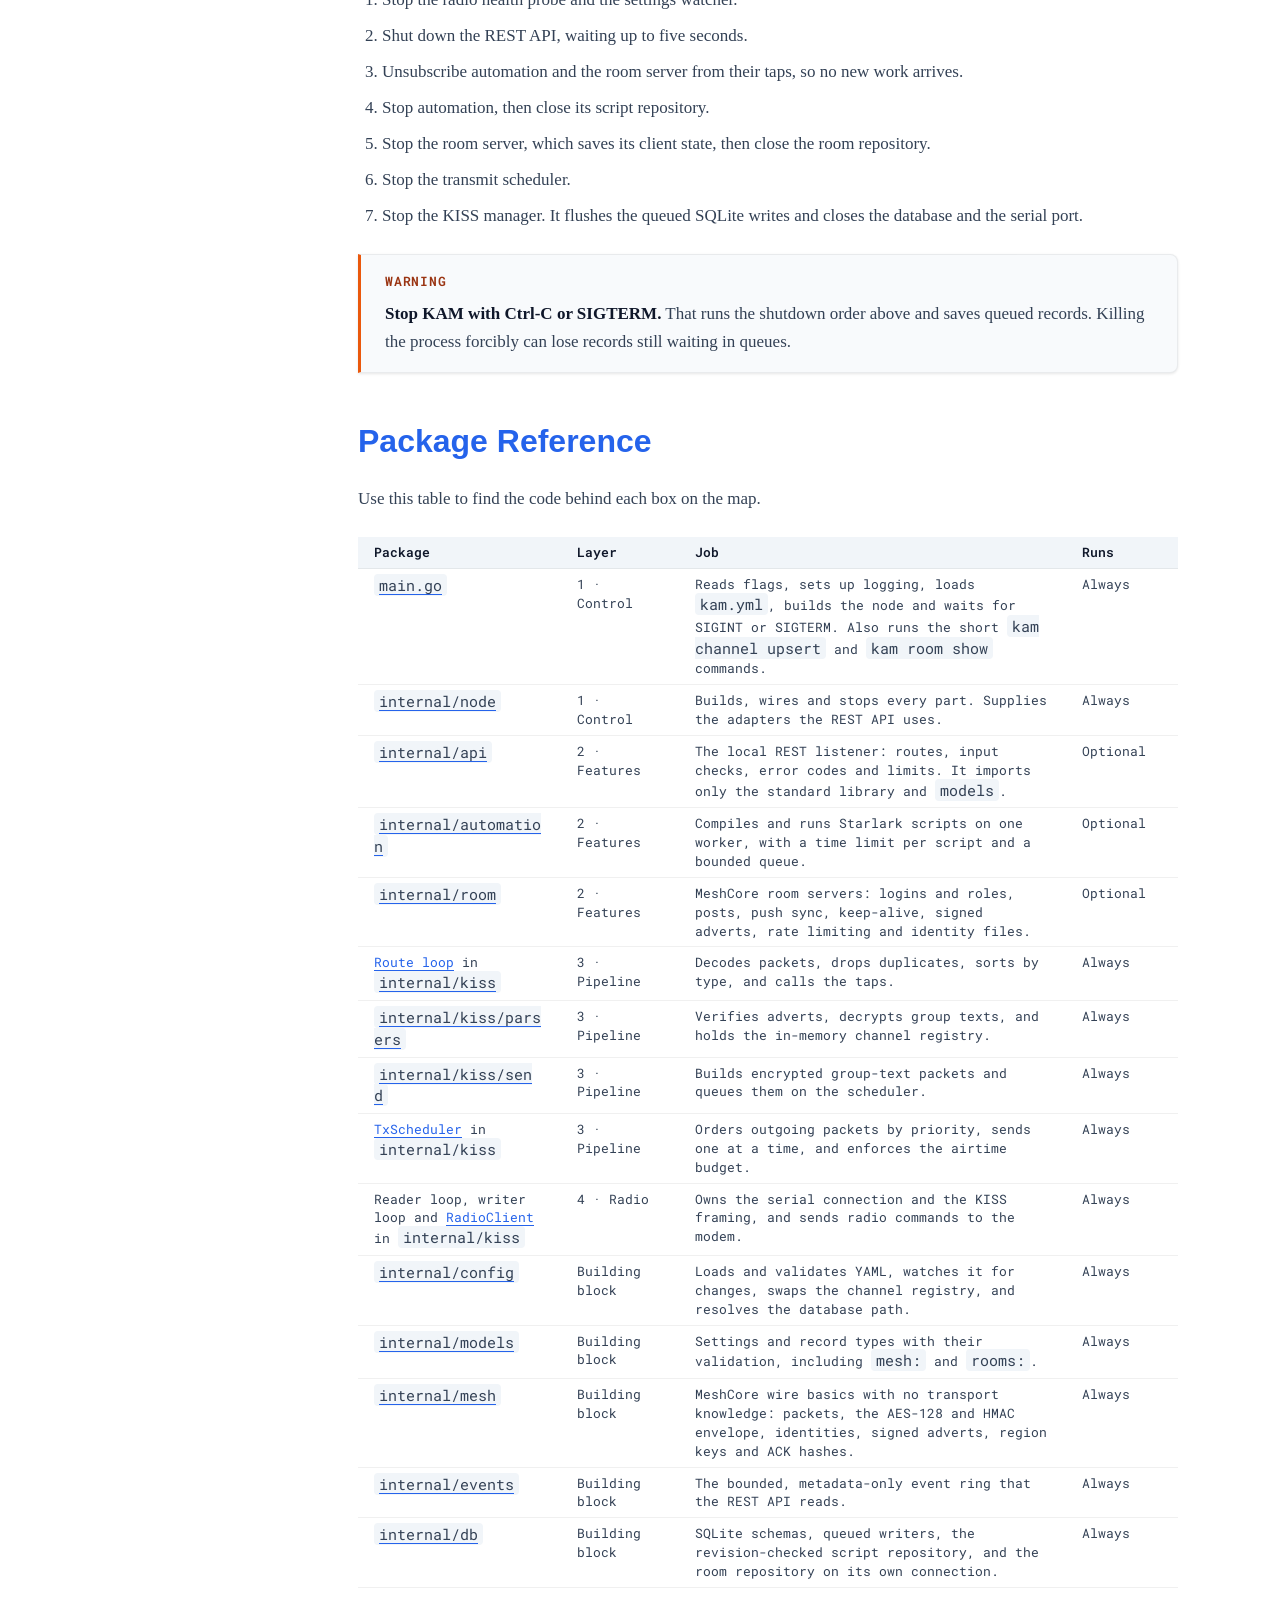
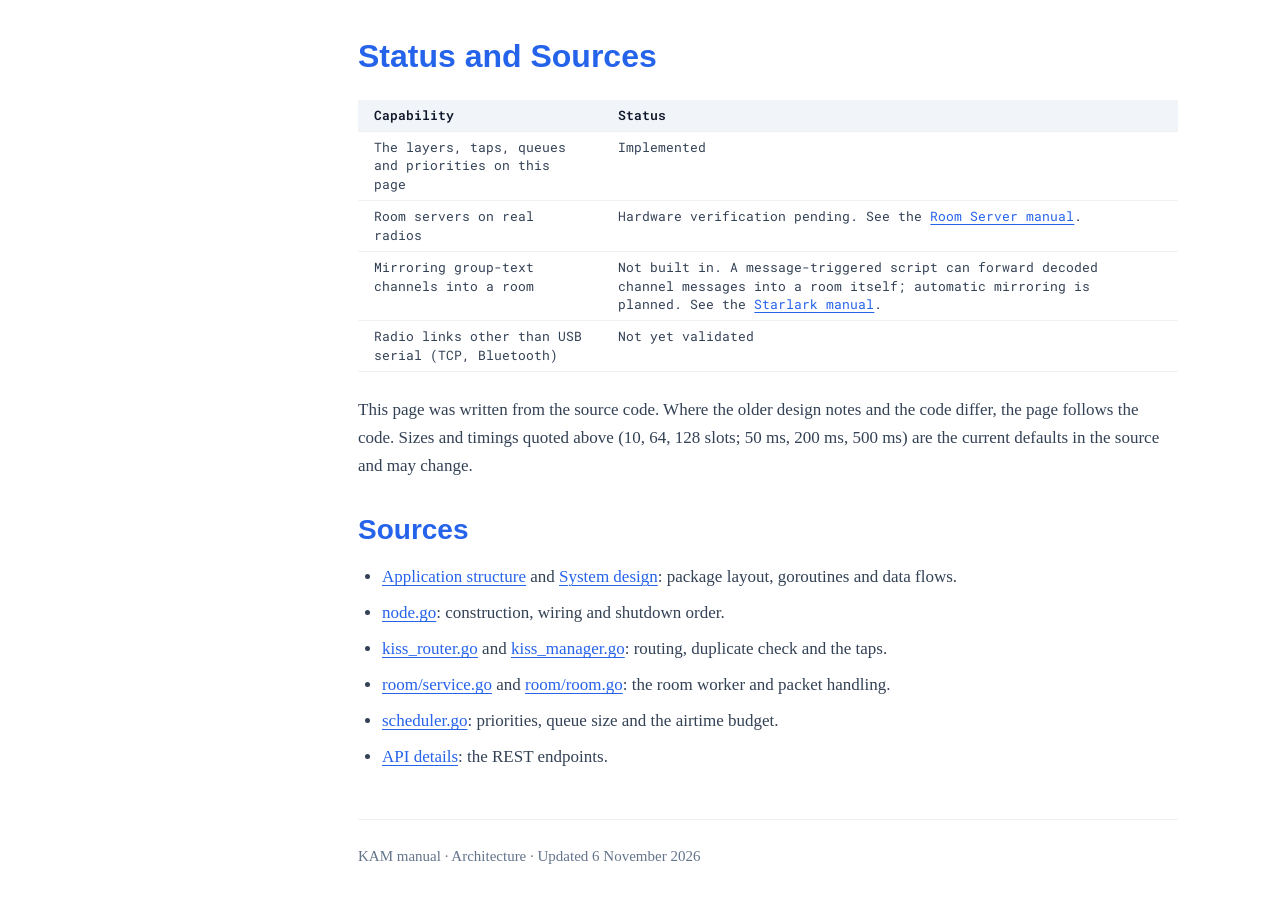
==== commit 1a1be1a9: "Weather refs updated" ====
--- a/manuals/Architecture.html
+++ b/manuals/Architecture.html
@@ -462,7 +462,7 @@
                     <tbody>
                         <tr><td>The layers, taps, queues and priorities on this page</td><td>Implemented</td></tr>
                         <tr><td>Room servers on real radios</td><td>Hardware verification pending. See the <a href="FeatureRoomServer.html">Room Server manual</a>.</td></tr>
-                        <tr><td>Mirroring group-text channels into a room</td><td>Planned</td></tr>
+                        <tr><td>Mirroring group-text channels into a room</td><td>Not built in. A message-triggered script can forward decoded channel messages into a room itself; automatic mirroring is planned. See the <a href="FeatureStarlark.html#capabilities">Starlark manual</a>.</td></tr>
                         <tr><td>Radio links other than USB serial (TCP, Bluetooth)</td><td>Not yet validated</td></tr>
                     </tbody>
                 </table>
--- a/manuals/manuals.css
+++ b/manuals/manuals.css
@@ -16,6 +16,10 @@
     --warning: #EA580C;
     --danger: #DC2626;
     --info: #2563EB;
+    --info-strong: #1D4ED8;
+    --success-strong: #166534;
+    --warning-strong: #9A3412;
+    --danger-strong: #B91C1C;
     --rainbow-gradient: linear-gradient(to right, #f87171, #fbbf24, #34d399, #60a5fa, #818cf8, #c084fc);
     --glass-bg: rgba(255, 255, 255, .92);
     --glass-border: rgba(0, 0, 0, .08);
@@ -185,49 +189,85 @@
     overflow-x: auto;
     border-collapse: collapse;
     font-family: var(--kam-font-code);
-    font-size: 14px;
-    line-height: 1.6;
+    font-size: 13px;
+    line-height: 1.45;
     overflow-wrap: normal;
 }
-.prose th, .prose td { padding: var(--kam-space-2) var(--kam-space-3); text-align: left; vertical-align: top; border: 0; border-bottom: 1px solid var(--border-subtle); }
+.prose th, .prose td { padding: 6px var(--kam-space-3); text-align: left; vertical-align: top; border: 0; border-bottom: 1px solid var(--border-subtle); }
 .prose th { background: var(--bg-2); color: var(--text-primary); font-weight: 600; }
 .prose td { min-width: 112px; color: var(--text-secondary); }
 code { font-family: var(--kam-font-code); font-size: 14px; }
-.prose code, header code { padding: 0 4px; border: 1px solid var(--border-subtle); border-radius: 4px; background: var(--bg-2); color: var(--text-secondary); overflow-wrap: anywhere; }
+.prose code, header code { padding: 1px 5px; border-radius: 4px; background: var(--bg-2); color: var(--text-secondary); overflow-wrap: anywhere; }
 .prose pre {
     max-width: 100%;
     margin: var(--kam-space-4) 0;
-    padding: var(--kam-space-3);
+    padding: var(--kam-space-2) var(--kam-space-3);
     overflow-x: auto;
     border: 1px solid var(--border-default);
     border-radius: var(--radius-sm);
     background: var(--bg-1);
     box-shadow: var(--shadow-panel);
     color: var(--text-primary);
-    font: 400 14px/1.7 var(--kam-font-code);
+    font: 400 13px/1.45 var(--kam-font-code);
+    font-variant-ligatures: none;
+    tab-size: 4;
     white-space: pre;
     overflow-wrap: normal;
+    position: relative;
 }
 .prose pre code { padding: 0; border: 0; background: transparent; color: inherit; overflow-wrap: normal; }
+.prose pre[data-lang] {
+    padding-top: var(--kam-space-4);
+}
+.prose pre[data-lang]::after {
+    content: attr(data-lang);
+    position: absolute;
+    top: 0;
+    right: 12px;
+    min-width: 24px;
+    padding: 2px 8px;
+    border: 0;
+    border-radius: 0 0 var(--radius-sm) var(--radius-sm);
+    background: var(--bg-2);
+    color: var(--text-muted);
+    font-size: 10px;
+    font-weight: 600;
+    letter-spacing: .05em;
+    pointer-events: none;
+}
+.prose pre[data-lang]:hover::after { color: var(--text-secondary); }
+.prose code, header code { padding: 1px 5px; border-radius: 4px; background: var(--bg-2); color: var(--text-secondary); overflow-wrap: anywhere; }
 .prose blockquote { margin: var(--kam-space-4) 0; padding: var(--kam-space-2) 0 var(--kam-space-2) var(--kam-space-4); border-left: 3px solid var(--signal); color: var(--text-secondary); font-style: normal; }
 .info-box {
     margin: var(--kam-space-4) 0;
     padding: var(--kam-space-3) var(--kam-space-4);
     border: 1px solid var(--border-subtle);
     border-left: 3px solid var(--signal);
-    border-radius: var(--radius-sm);
+    border-radius: 0 var(--radius-sm) var(--radius-sm) 0;
     background: var(--bg-1);
+    box-shadow: var(--shadow-panel);
     color: var(--text-secondary);
+    font-family: var(--kam-font-body);
+}
+.info-box::before {
+    content: "Information";
+    display: block;
+    margin-bottom: var(--kam-space-2);
+    color: var(--info-strong);
     font-family: var(--kam-font-code);
-}
-.info-box::before { content: "Information"; display: block; margin-bottom: var(--kam-space-2); color: var(--info); font-size: 14px; font-weight: 600; }
+    font-size: 13px;
+    font-weight: 600;
+    letter-spacing: .06em;
+    text-transform: uppercase;
+}
 .info-box-blue { border-left-color: var(--info); }
+.info-box-blue::before { color: var(--info-strong); }
 .info-box-green { border-left-color: var(--success); }
-.info-box-green::before { content: "Tip"; color: var(--success); }
+.info-box-green::before { content: "Tip"; color: var(--success-strong); }
 .info-box-amber { border-left-color: var(--warning); }
-.info-box-amber::before { content: "Warning"; color: var(--warning); }
+.info-box-amber::before { content: "Warning"; color: var(--warning-strong); }
 .info-box-red { border-left-color: var(--danger); }
-.info-box-red::before { content: "Danger"; color: var(--danger); }
+.info-box-red::before { content: "Danger"; color: var(--danger-strong); }
 .info-box p:last-child, .info-box ul:last-child { margin-bottom: 0; }
 .badge { display: inline-block; padding: var(--kam-space-1) var(--kam-space-2); border: 1px solid var(--border-subtle); border-radius: var(--radius-sm); font-family: var(--kam-font-code); font-size: 14px; font-weight: 600; line-height: 1.5; white-space: normal; }
 .badge-green { border-color: rgba(61, 220, 145, .2); background: rgba(61, 220, 145, .08); color: var(--success); }
@@ -252,10 +292,10 @@
 
 .manual-brand span, .nav-label, aside nav a, .navigation-section > summary,
 main > header > span, main > header p:last-child, .prose table, code,
-.info-box::before, .badge, .text-sm, .mermaid, footer {
+.badge, .text-sm, .mermaid, footer {
     font-size: var(--kam-font-size-small);
 }
-.prose pre { font-size: var(--kam-font-size-small); }
+.prose table, .prose pre, .prose pre code { font-size: 13px; }
 
 @media (max-width: 767px) {
     body { display: block; }
@@ -270,8 +310,9 @@
     main h1 { font-size: 32px; }
     .prose h2 { font-size: 28px; }
     .prose h3 { font-size: 24px; }
-    .prose pre { padding: var(--kam-space-3); }
-    .prose th, .prose td { padding: var(--kam-space-2); }
+    .prose pre { padding: var(--kam-space-2) var(--kam-space-3); }
+    .prose pre[data-lang] { padding-top: var(--kam-space-4); }
+    .prose th, .prose td { padding: 6px var(--kam-space-2); }
     .info-box { padding: var(--kam-space-3); }
 }
 
@@ -364,7 +405,7 @@
 .arch-flow-summary { min-height: 3.3em; margin: 0 0 var(--kam-space-2); color: var(--text-secondary); font-size: var(--kam-font-size-small); }
 
 @media print {
-    :root { color-scheme: light; --text-primary: #0F172A; --text-secondary: #334155; --text-muted: #475569; --bg-0: #FFFFFF; --bg-1: #F8FAFC; --bg-2: #F1F5F9; --bg-3: #E2E8F0; --signal: #2563EB; --success: #166534; --warning: #92400E; --danger: #B91C1C; --info: #1E40AF; }
+    :root { color-scheme: light; --text-primary: #0F172A; --text-secondary: #334155; --text-muted: #475569; --bg-0: #FFFFFF; --bg-1: #F8FAFC; --bg-2: #F1F5F9; --bg-3: #E2E8F0; --signal: #2563EB; --success: #166534; --warning: #92400E; --danger: #B91C1C; --info: #1E40AF; --info-strong: #1E40AF; --success-strong: #166534; --warning-strong: #92400E; --danger-strong: #B91C1C; }
     body { display: block; background: #FFFFFF; color: var(--text-primary); }
     body > aside, .skip-link { display: none; }
     body > main { max-width: none; padding: 0; }
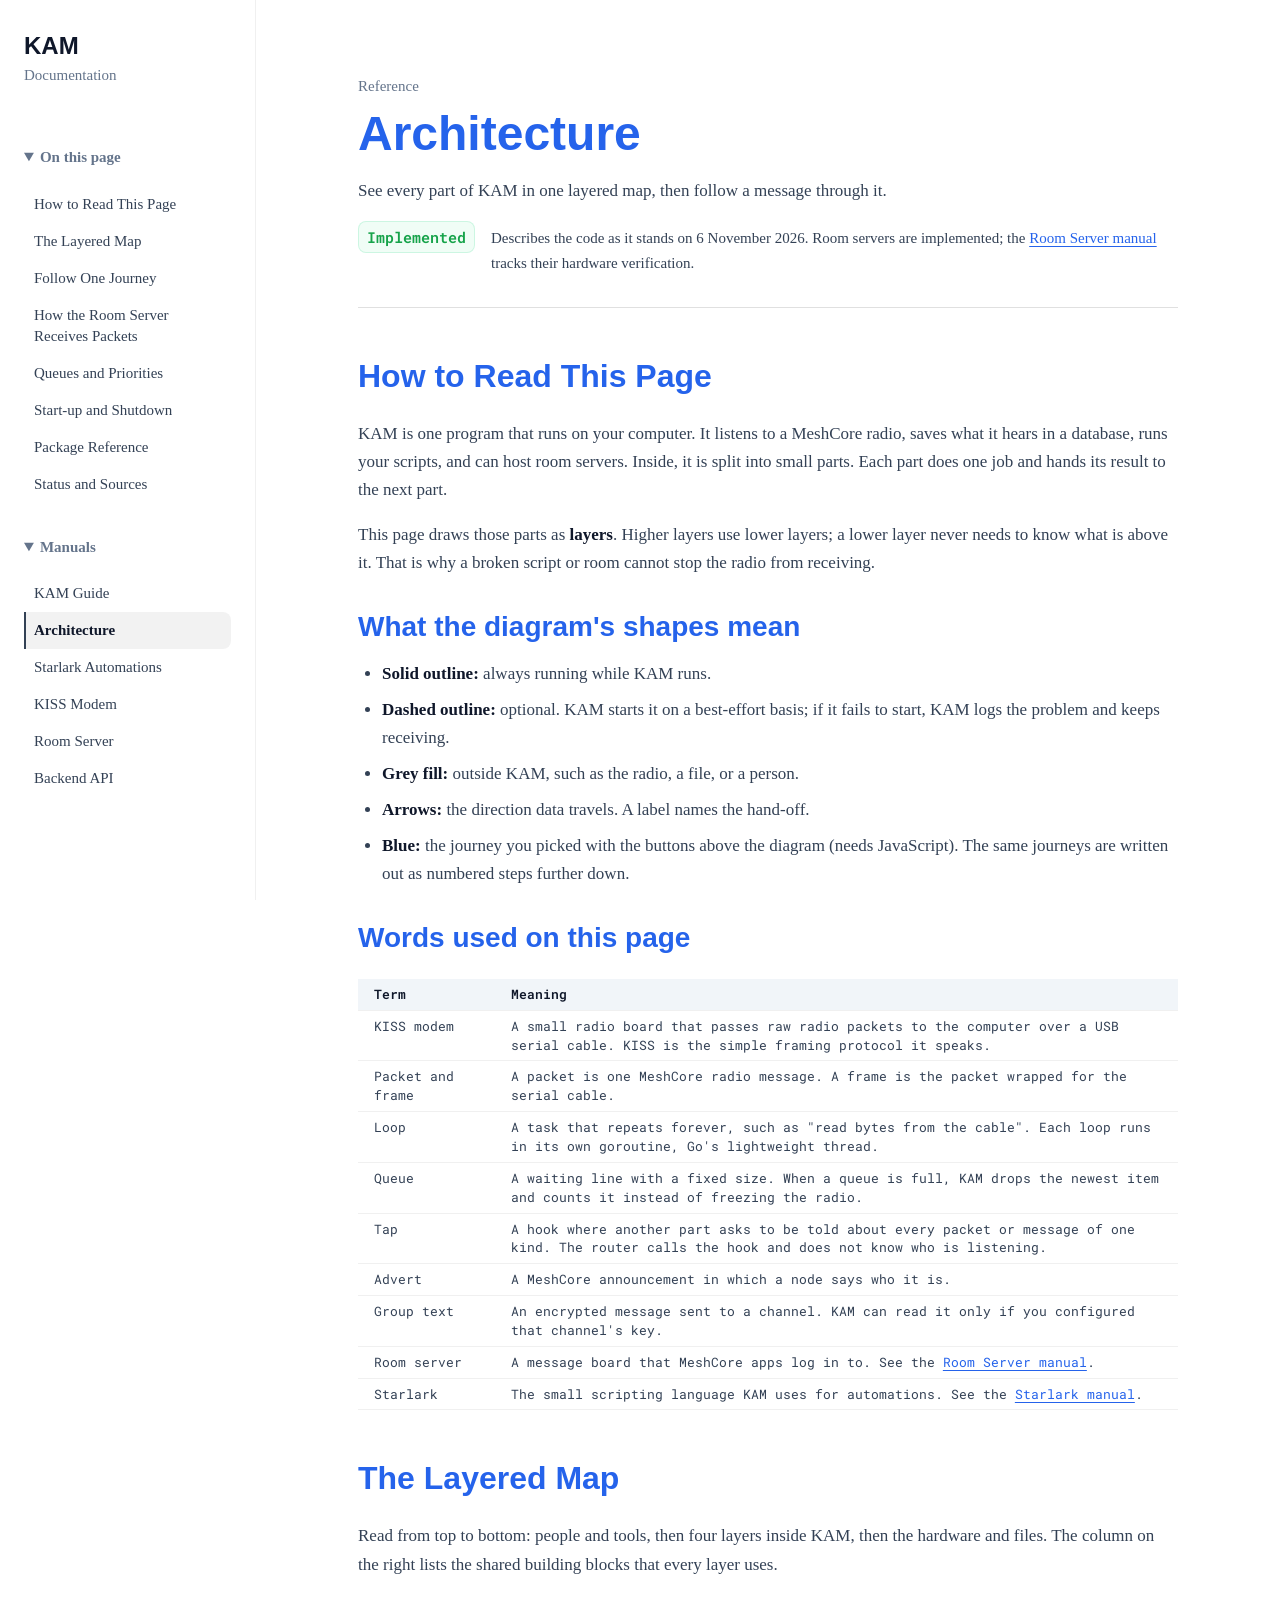
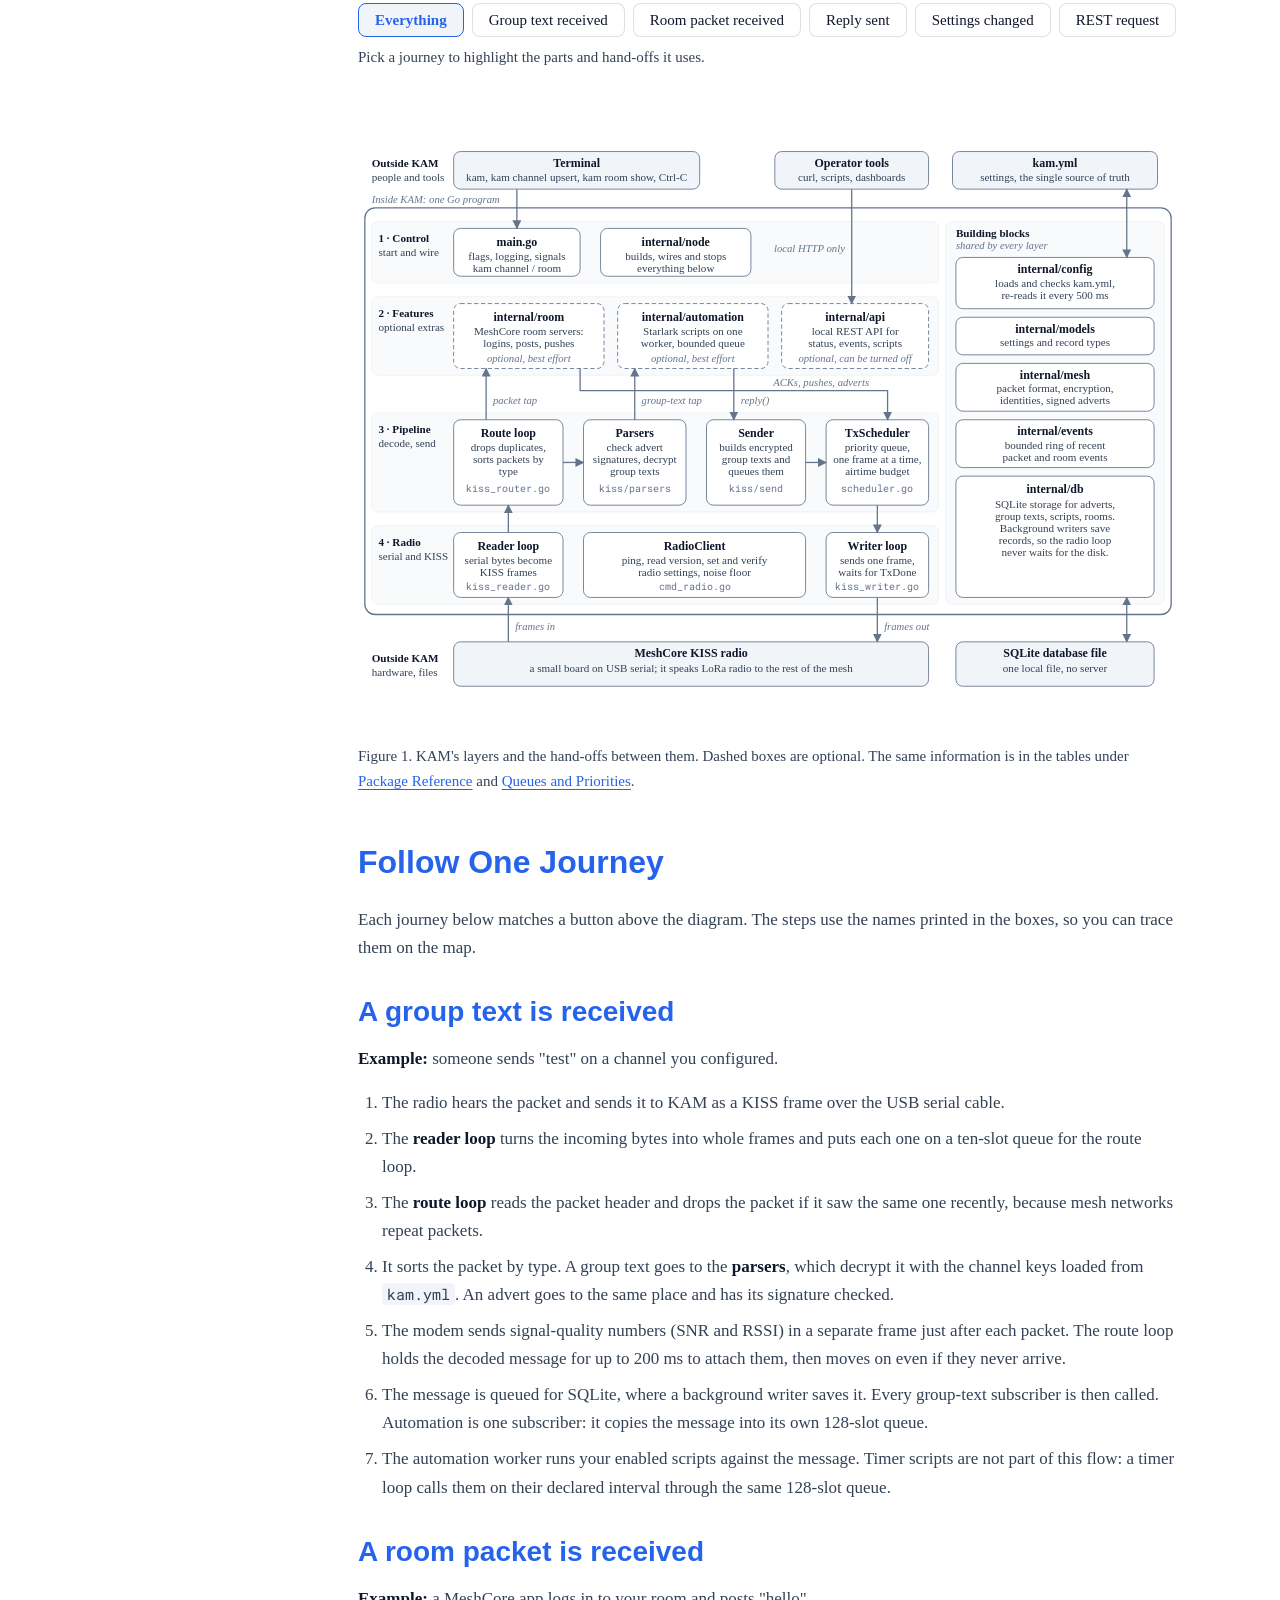
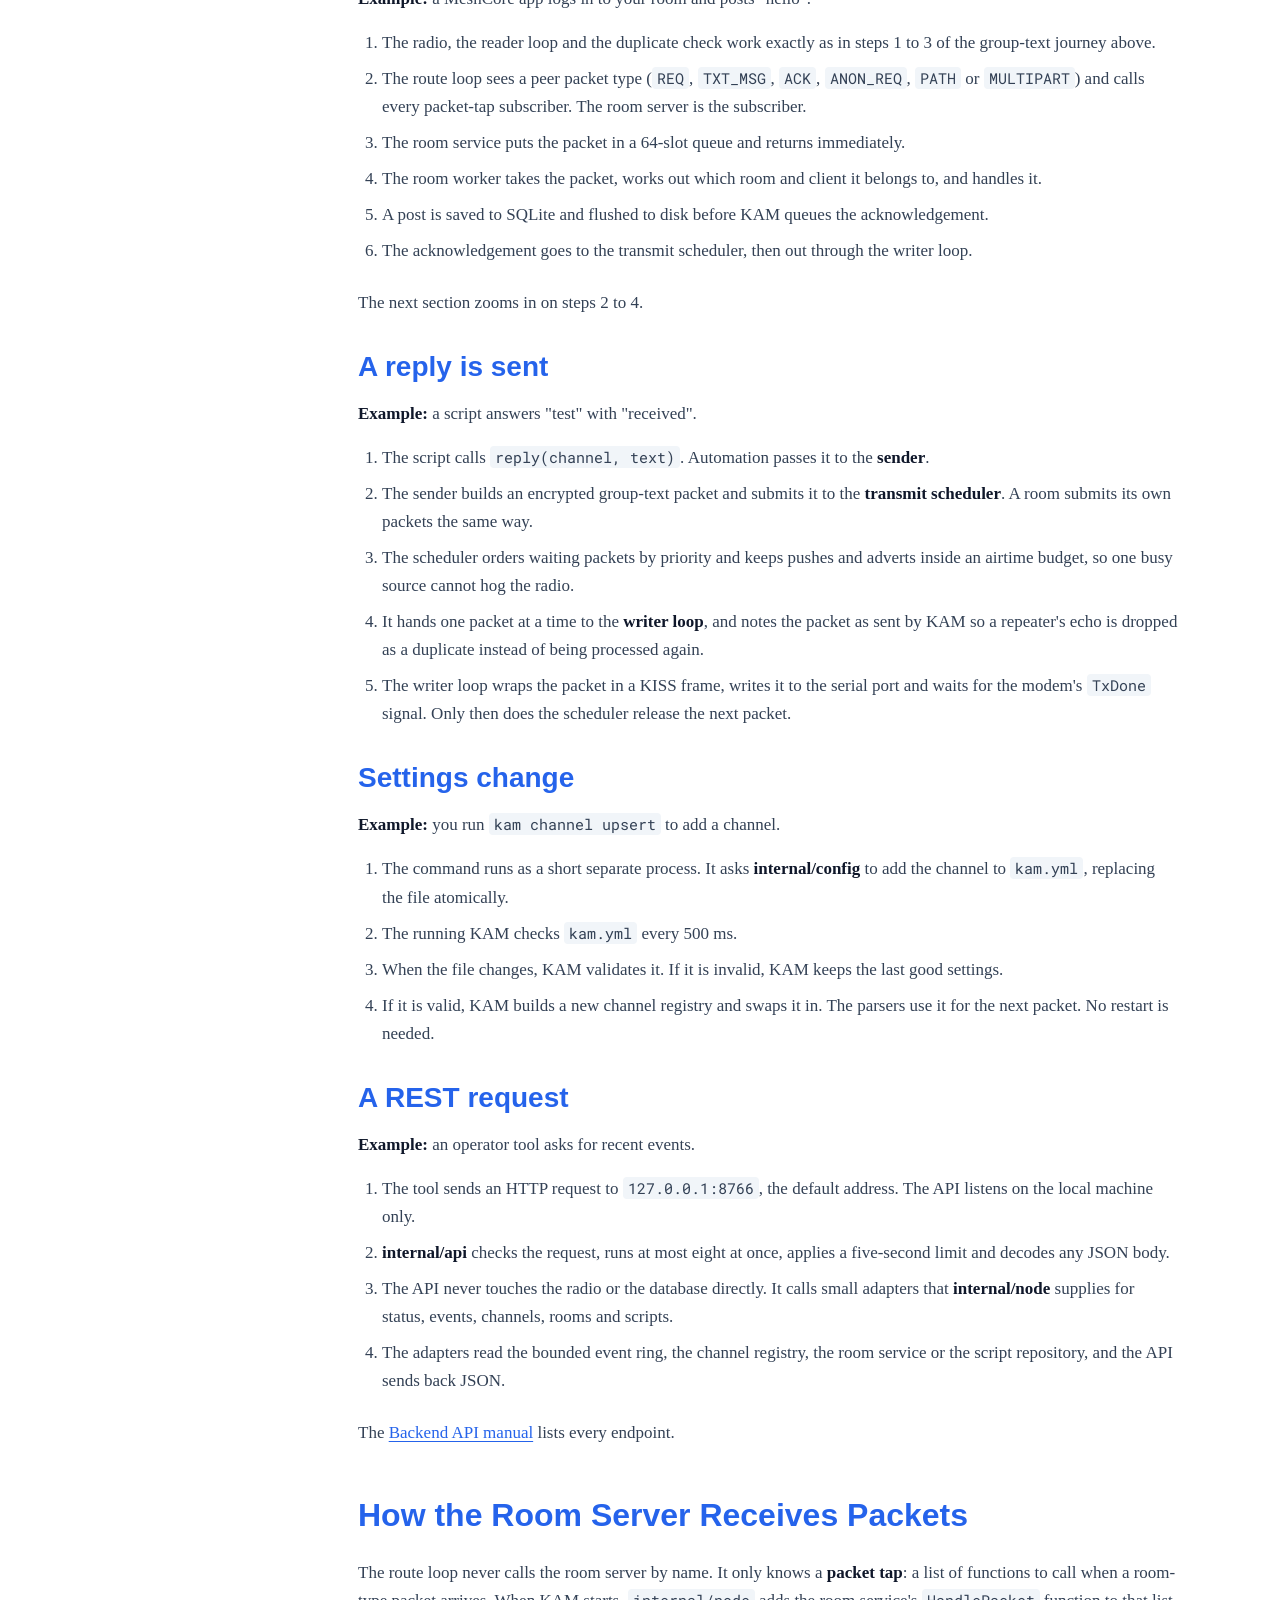
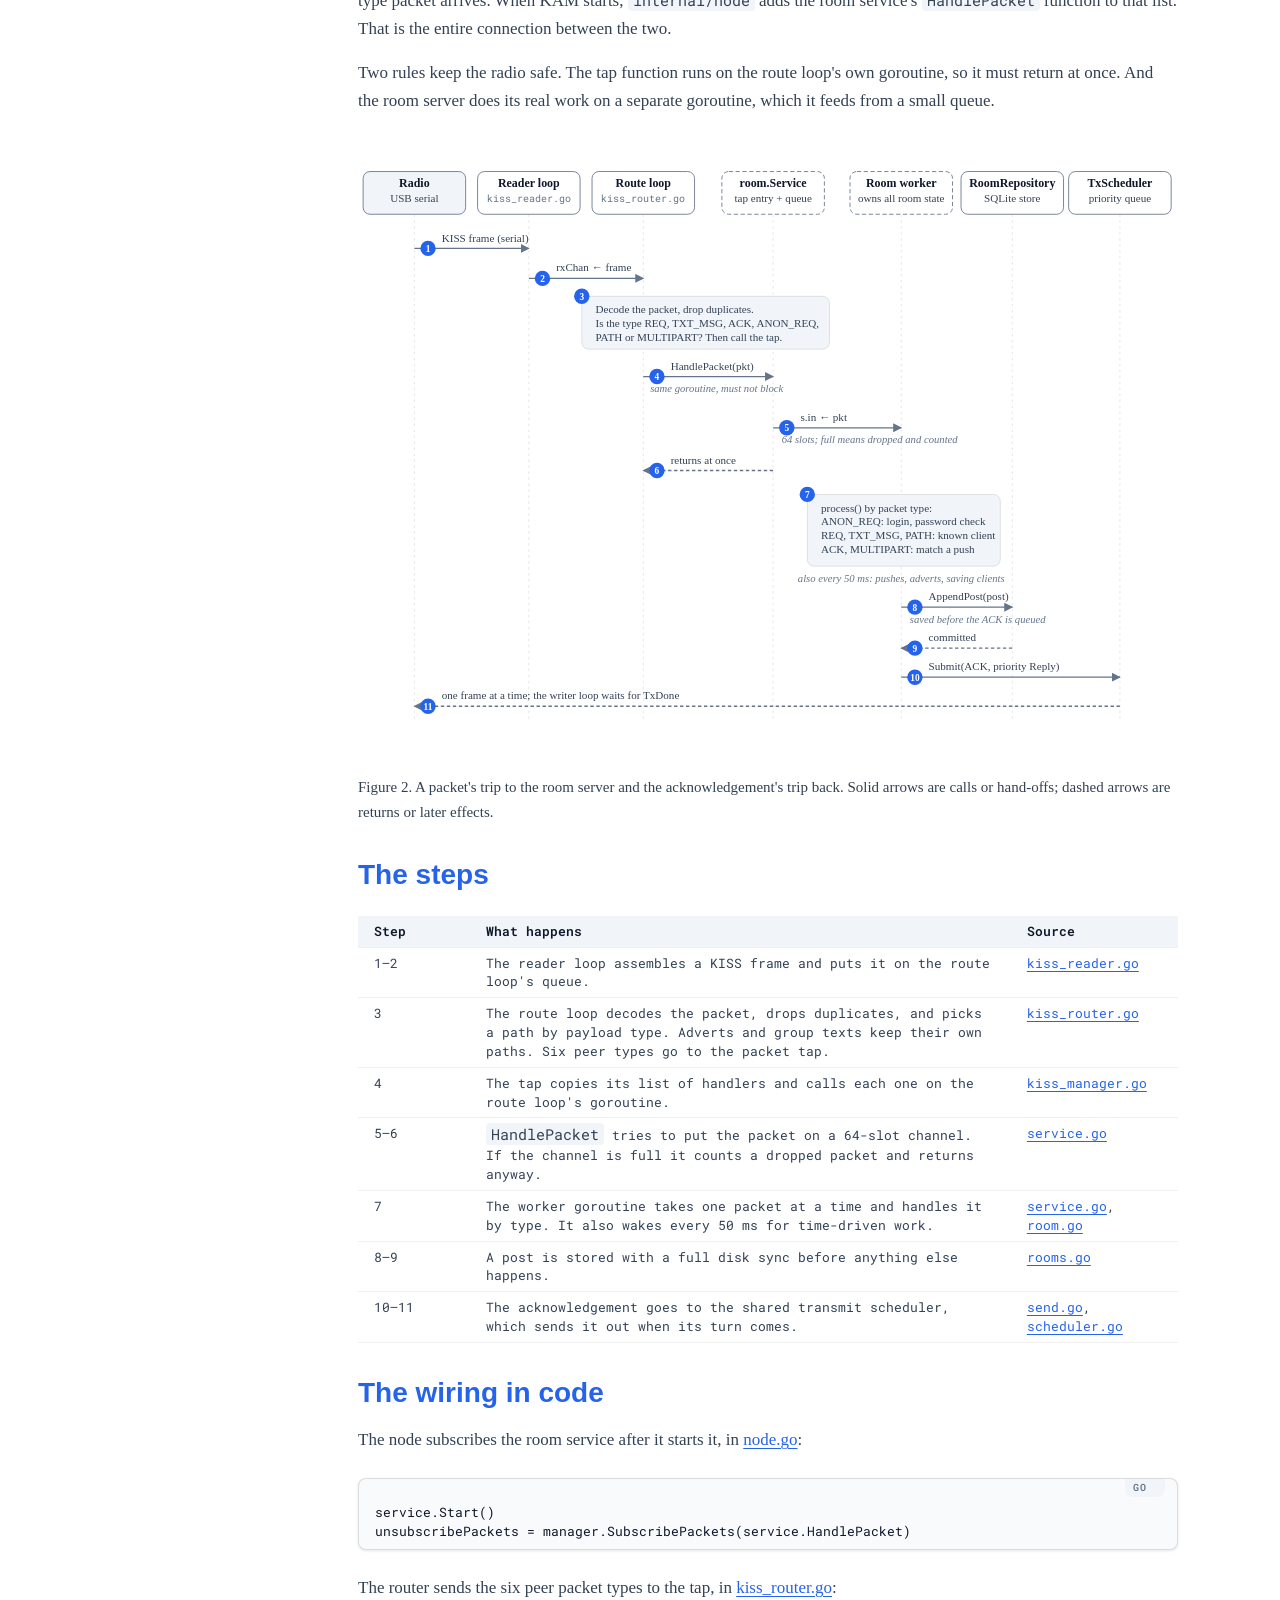
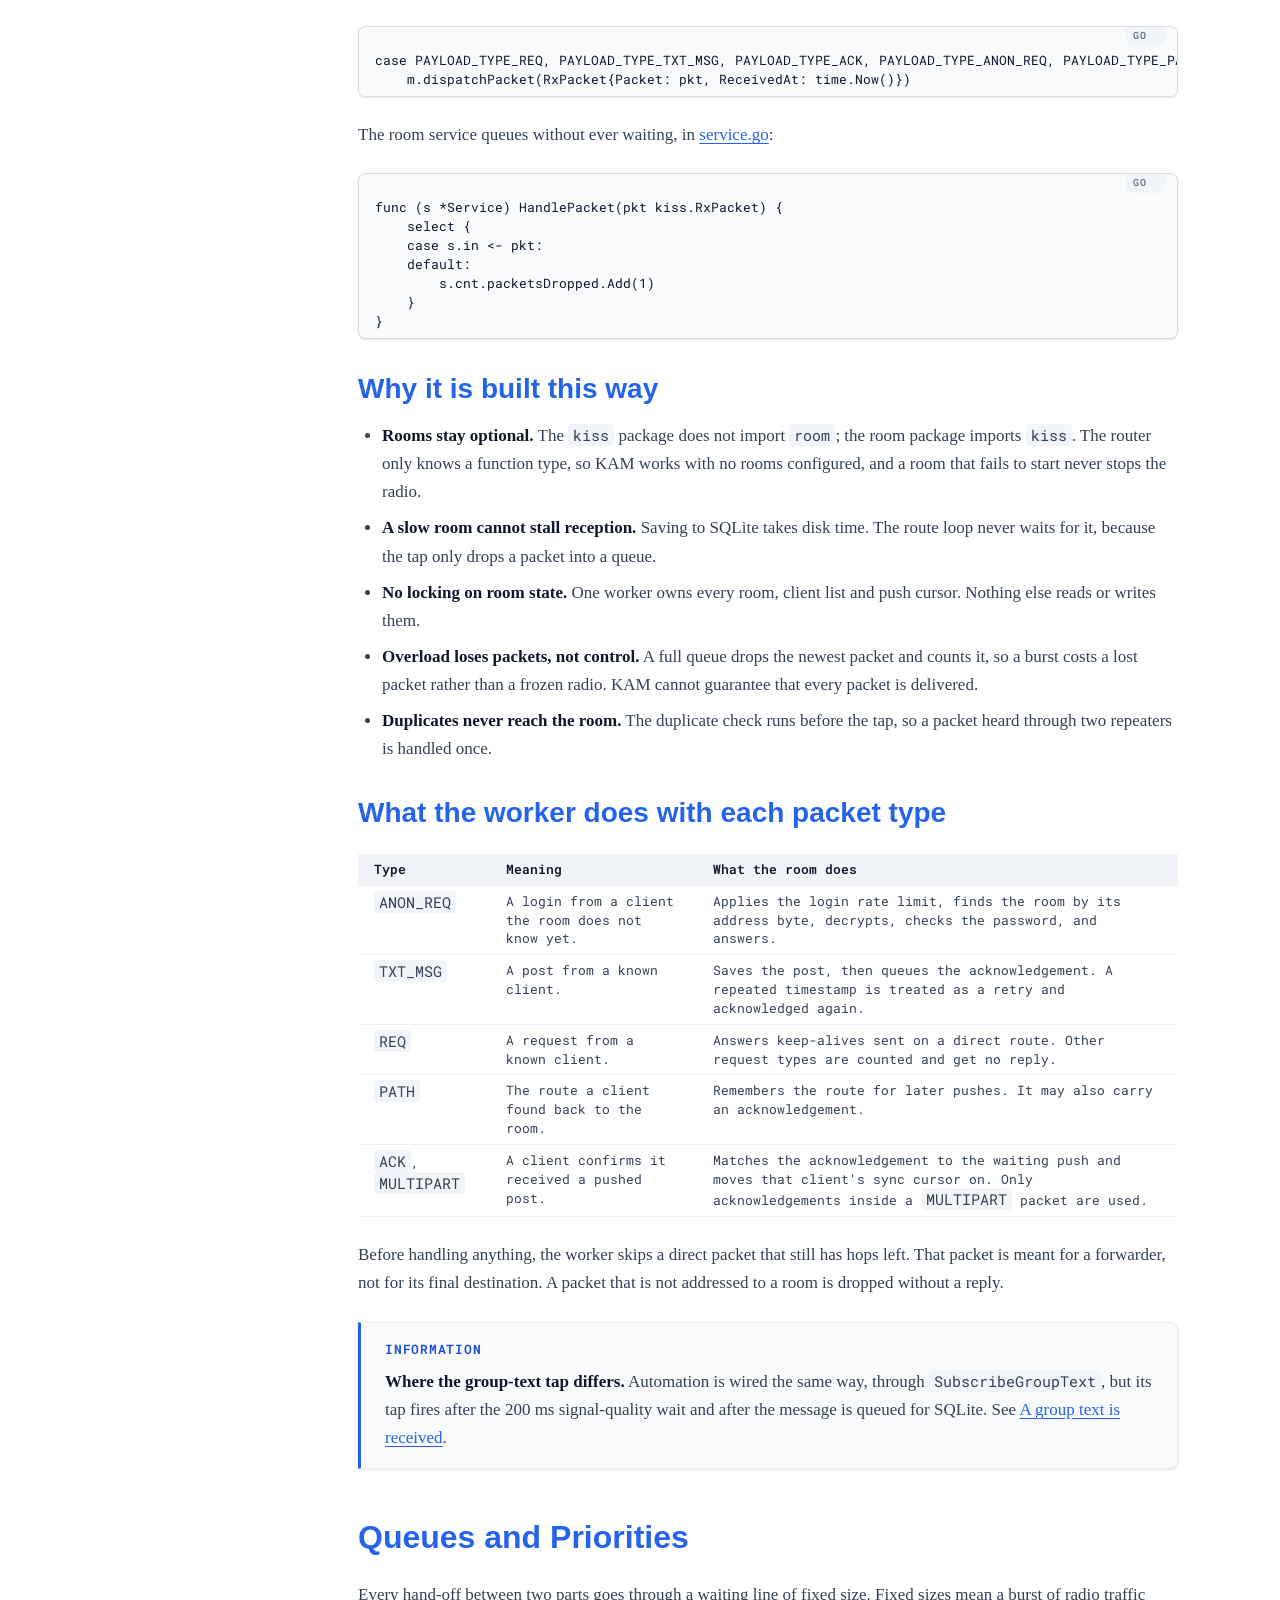
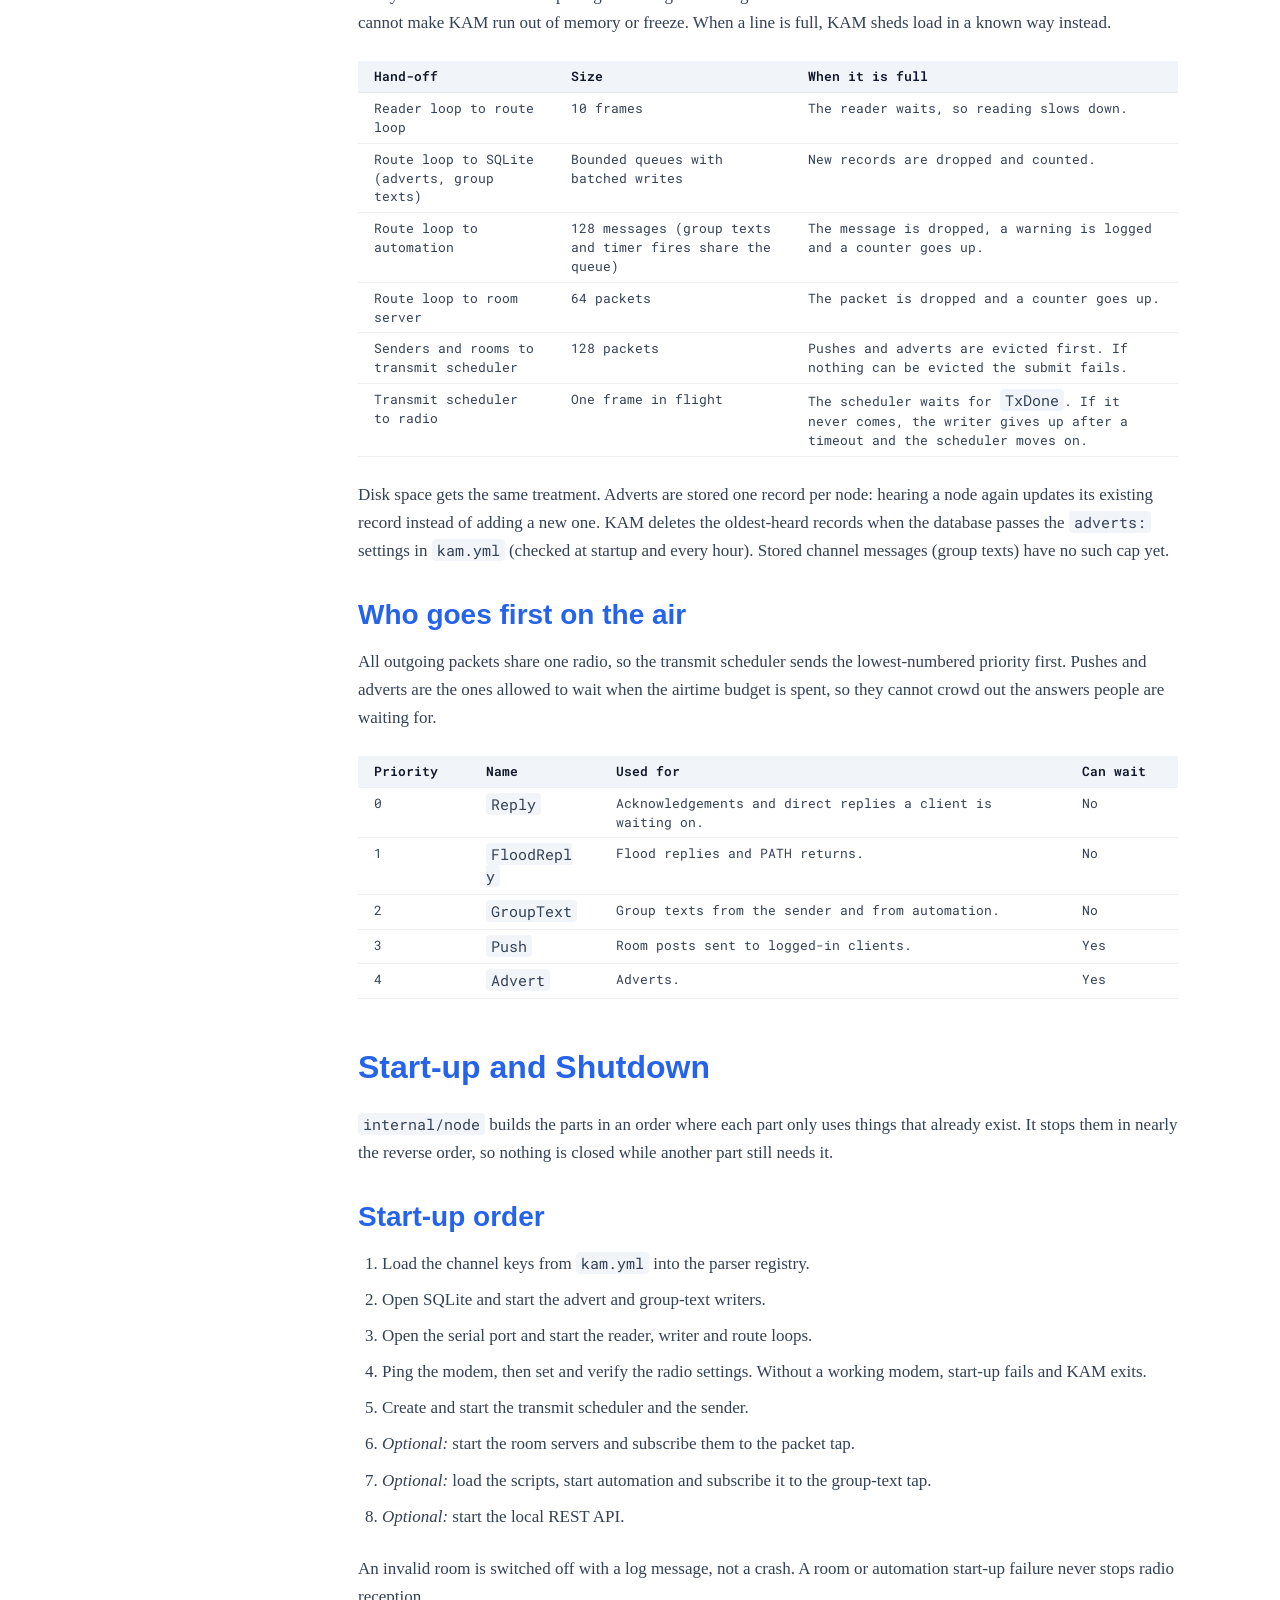
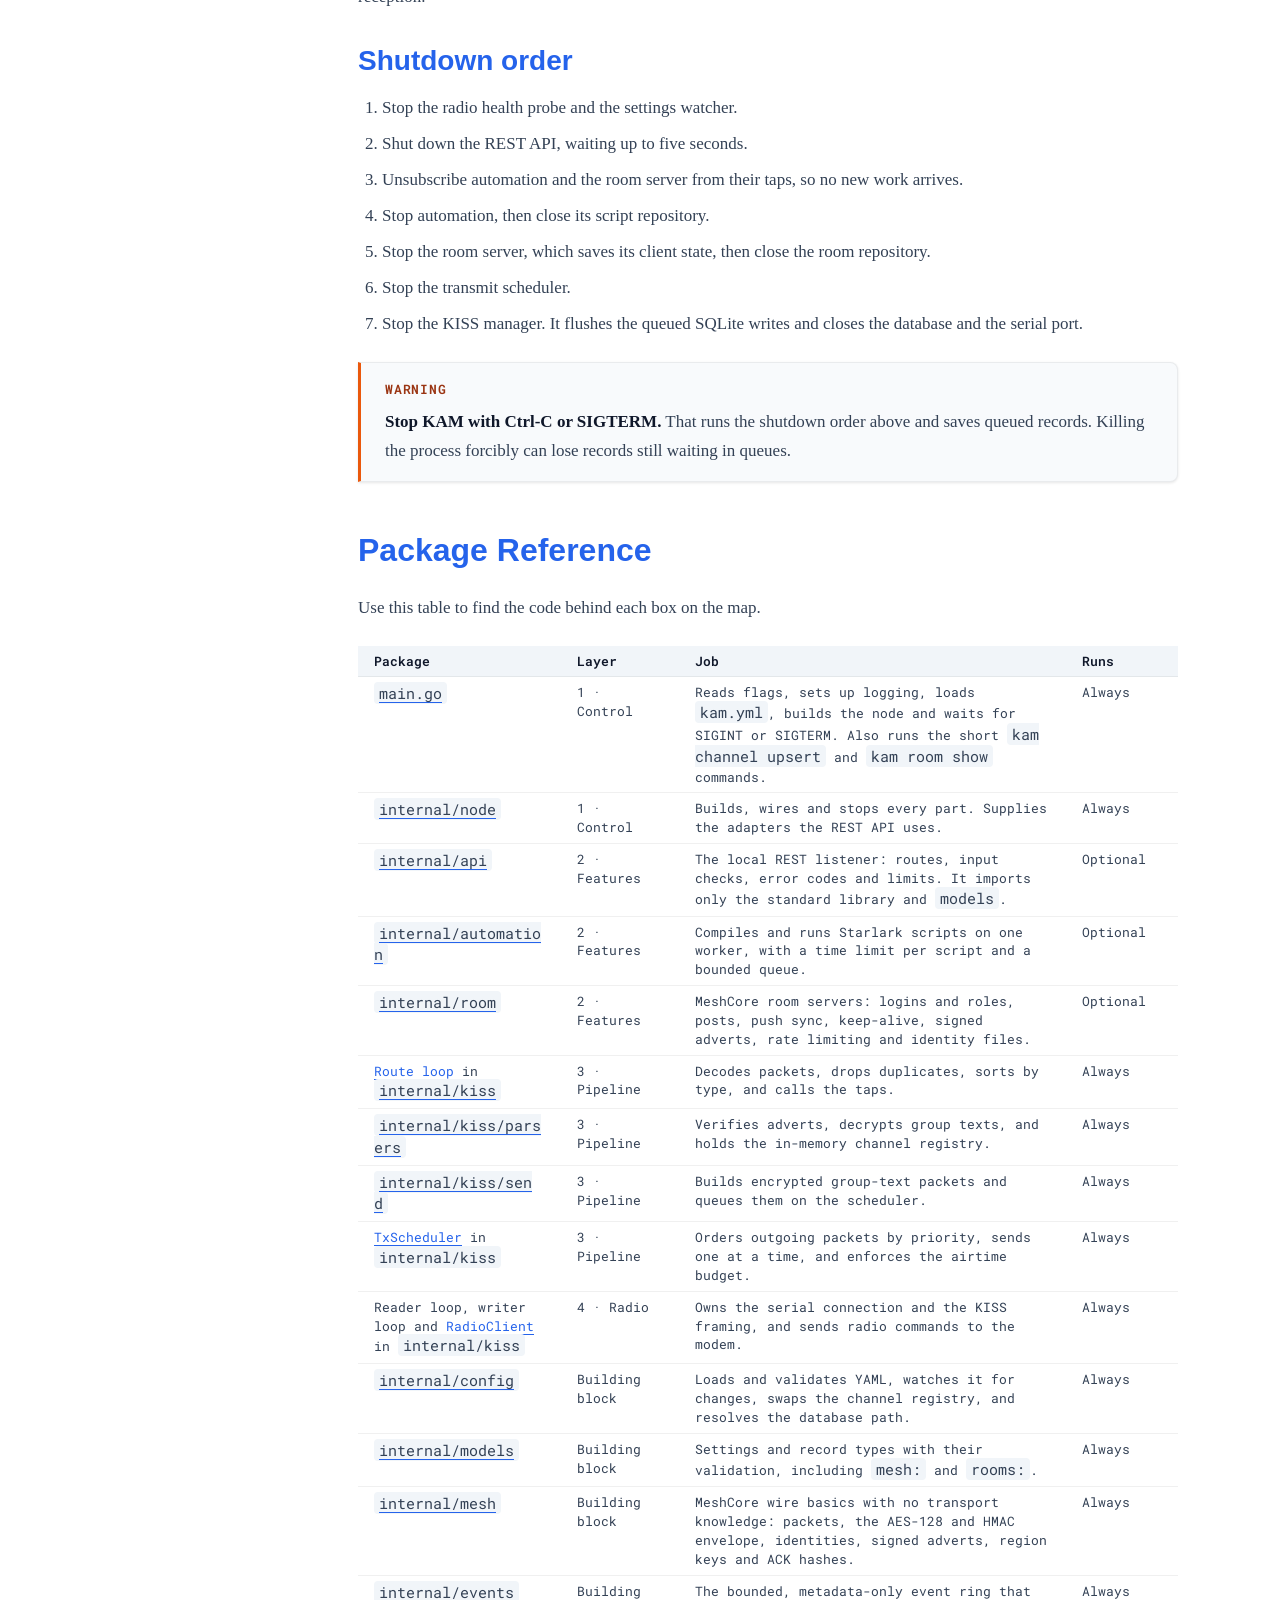
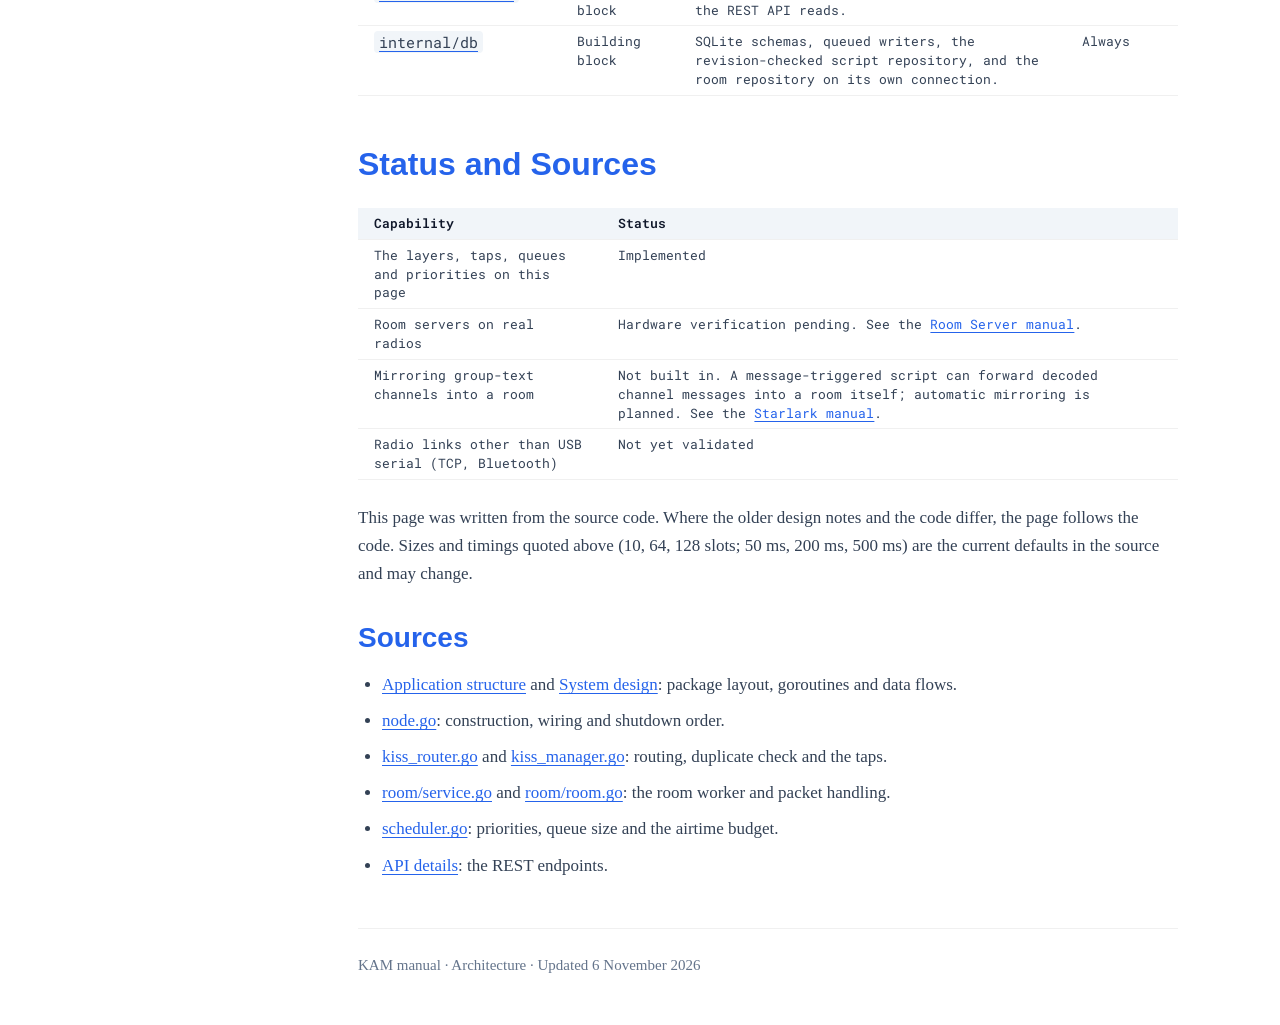
==== commit b199059e: "Bound advert history in SQLite: upsert reheard adverts, prune by config The adverts table grew one r" ====
--- a/manuals/Architecture.html
+++ b/manuals/Architecture.html
@@ -388,6 +388,7 @@
                         <tr><td>Transmit scheduler to radio</td><td>One frame in flight</td><td>The scheduler waits for <code>TxDone</code>. If it never comes, the writer gives up after a timeout and the scheduler moves on.</td></tr>
                     </tbody>
                 </table>
+                <p>Disk space gets the same treatment. Adverts are stored one record per node: hearing a node again updates its existing record instead of adding a new one. KAM deletes the oldest-heard records when the database passes the <code>adverts:</code> settings in <code>kam.yml</code> (checked at startup and every hour). Stored channel messages (group texts) have no such cap yet.</p>
                 <h3>Who goes first on the air</h3>
                 <p>All outgoing packets share one radio, so the transmit scheduler sends the lowest-numbered priority first. Pushes and adverts are the ones allowed to wait when the airtime budget is spent, so they cannot crowd out the answers people are waiting for.</p>
                 <table>
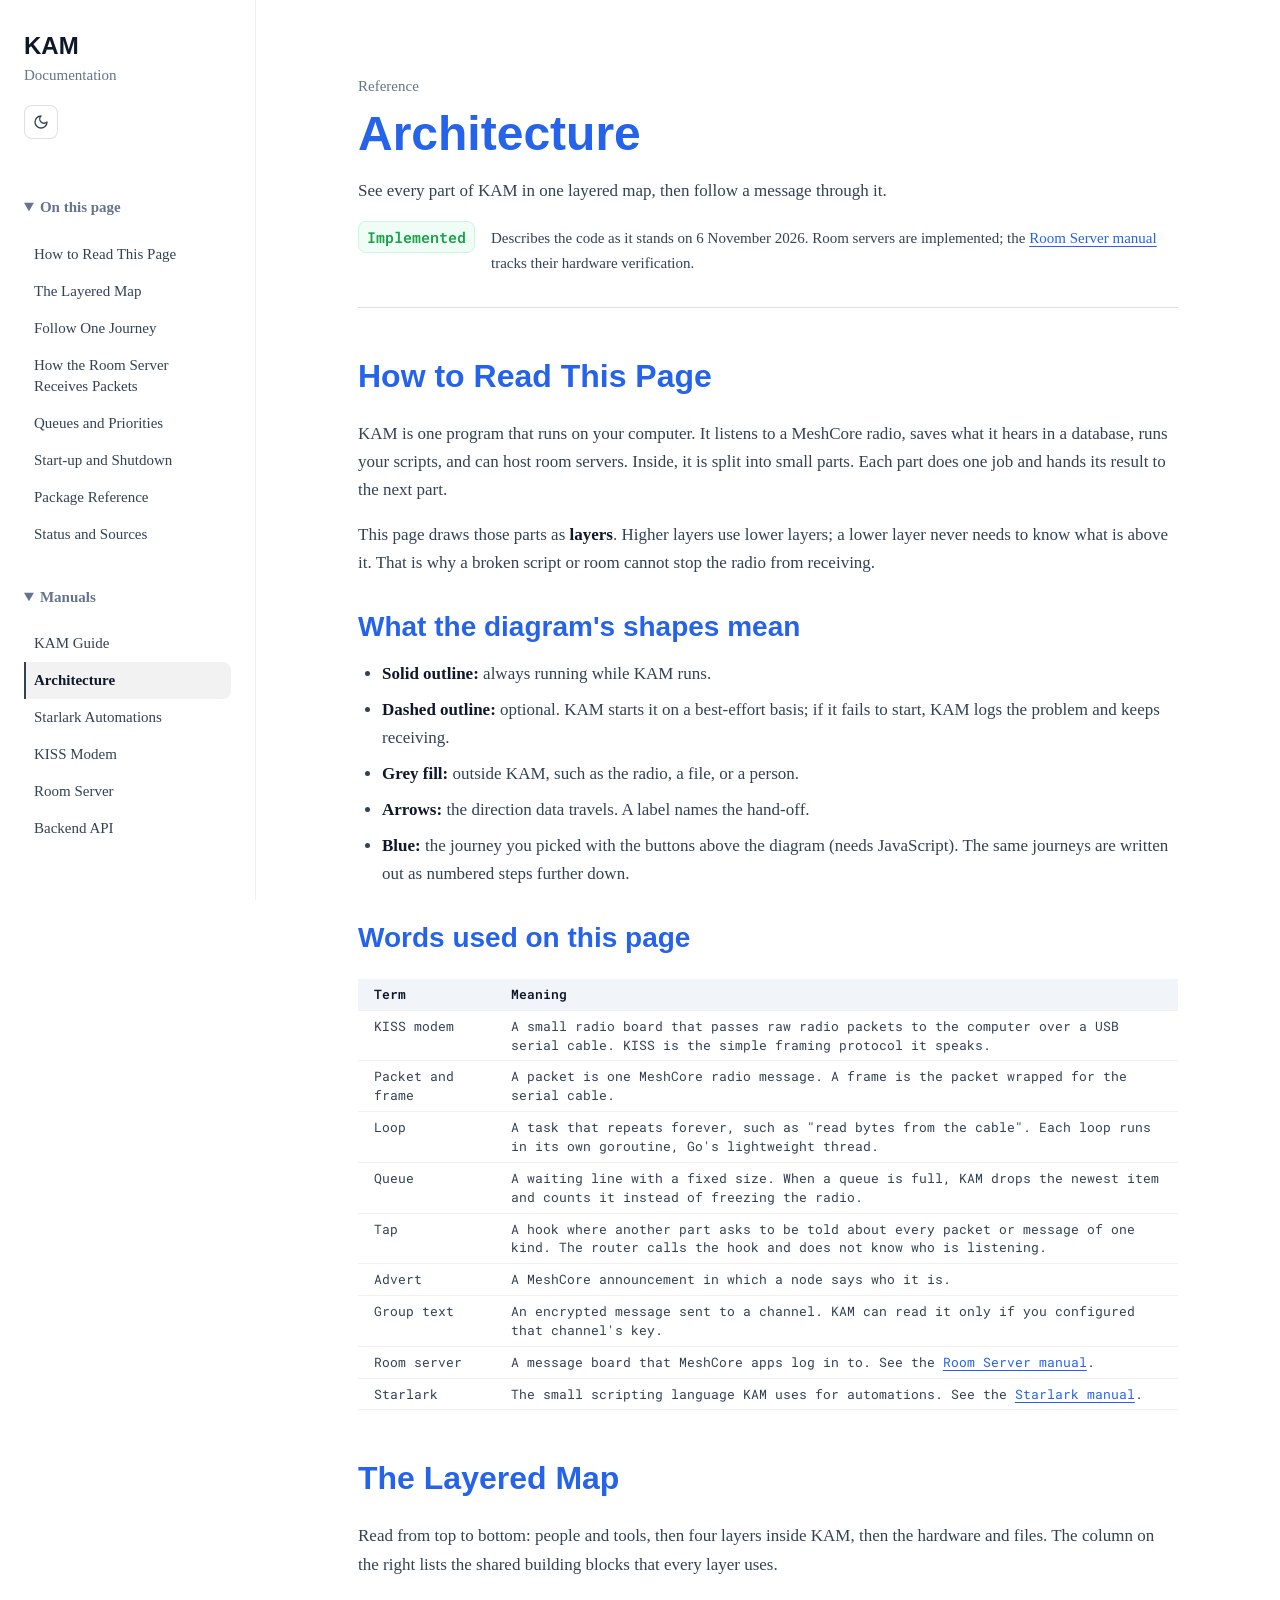
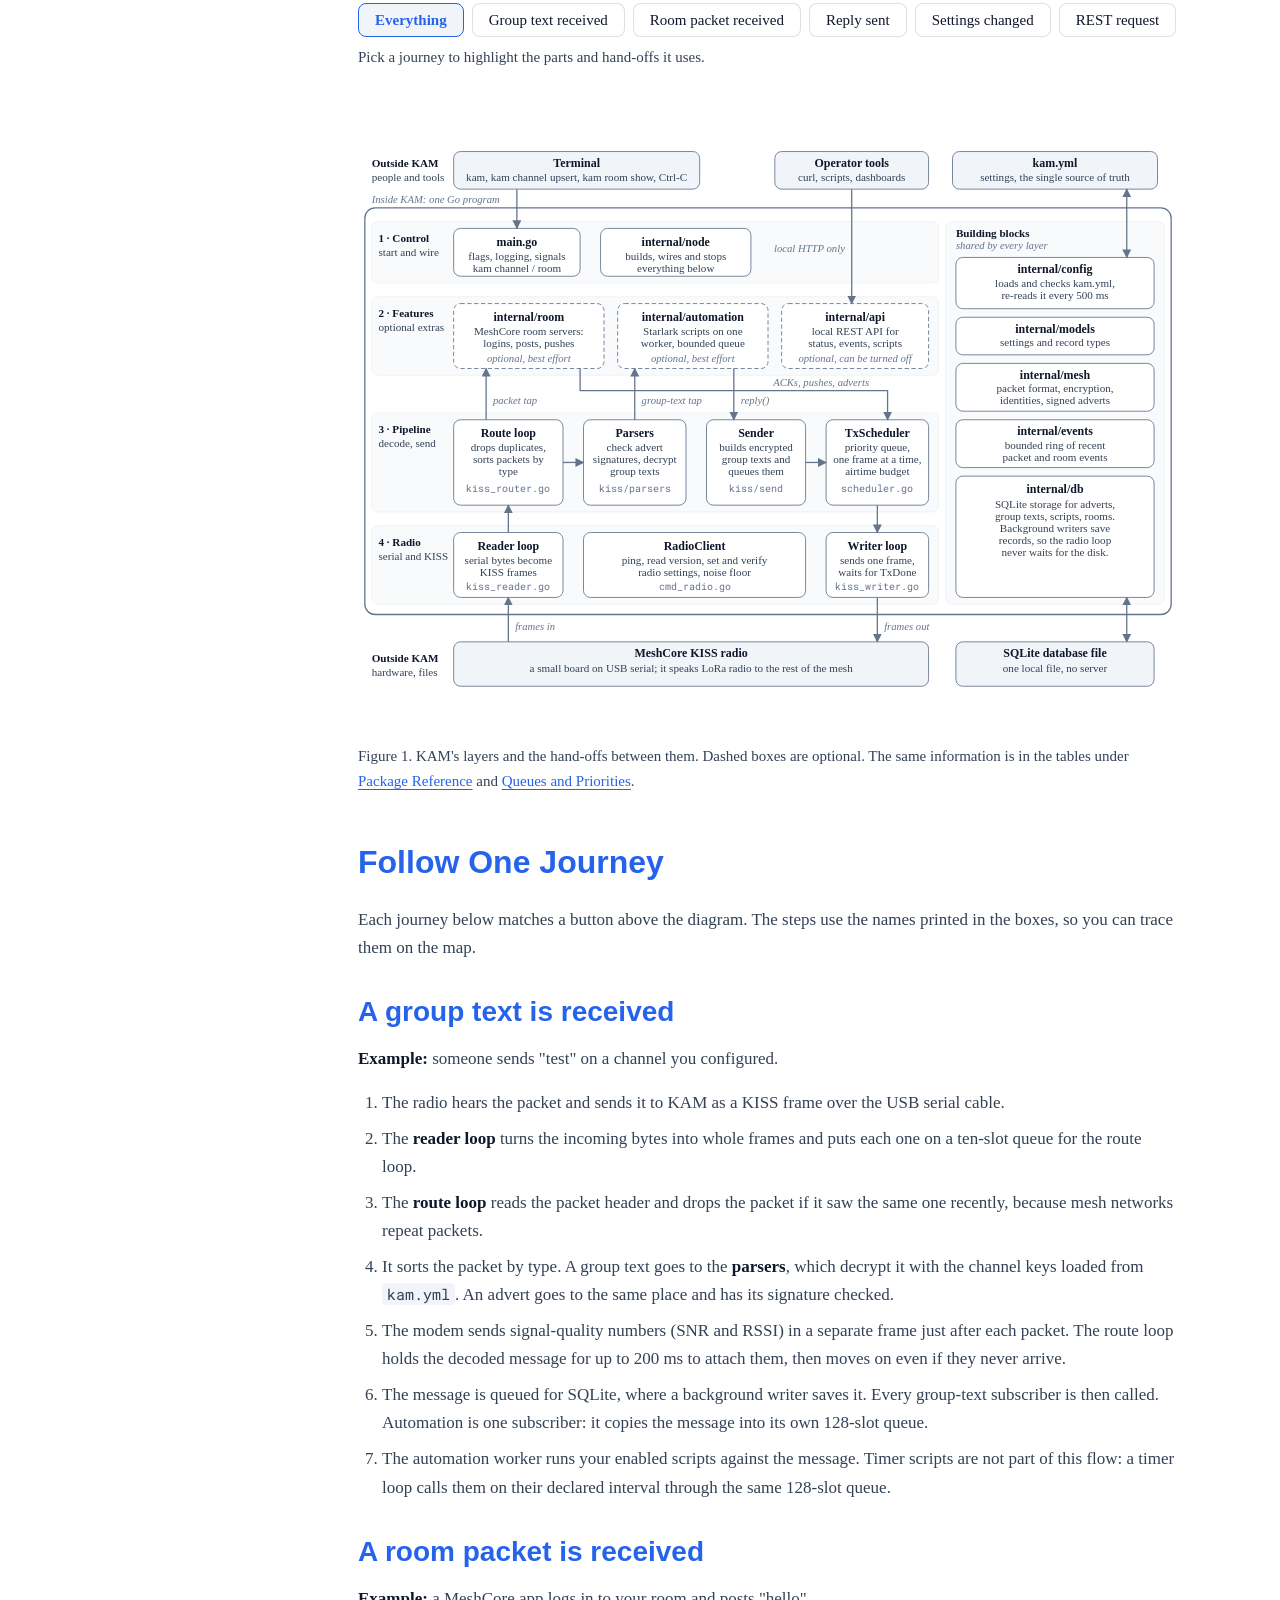
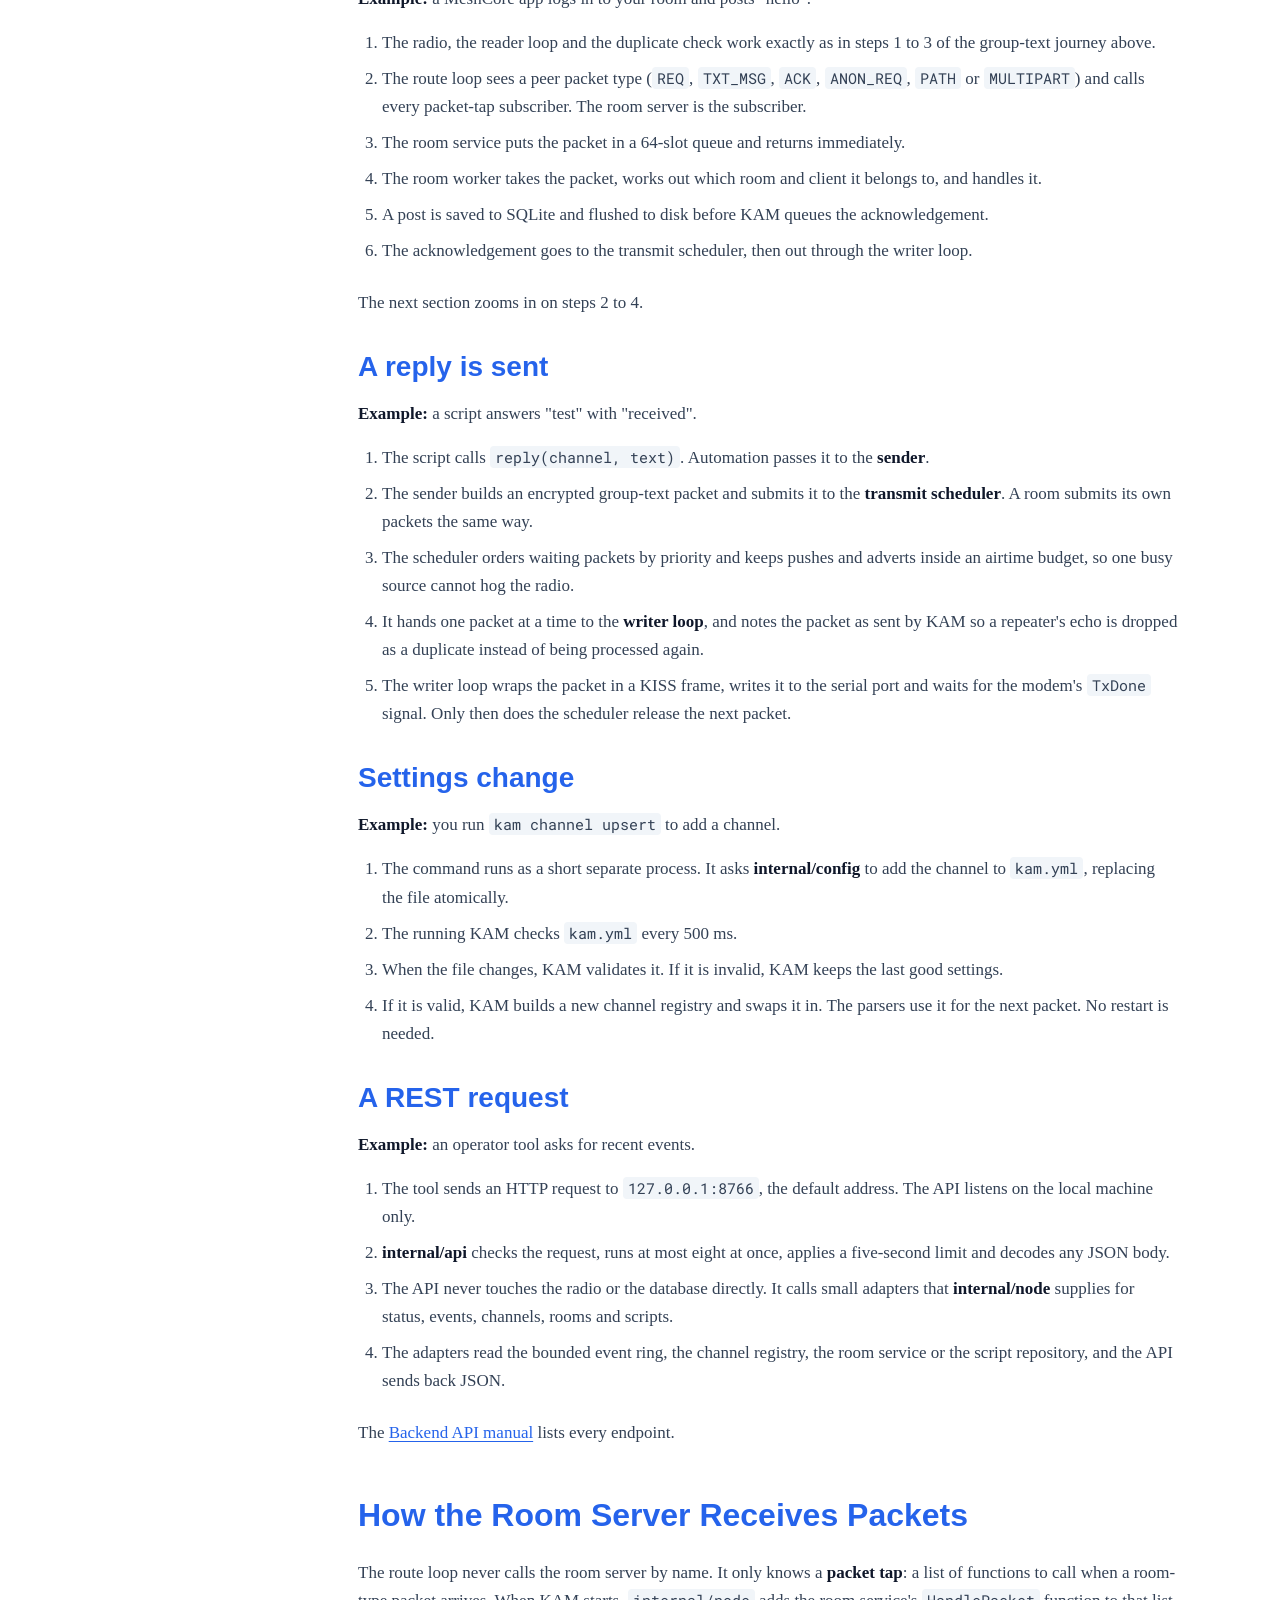
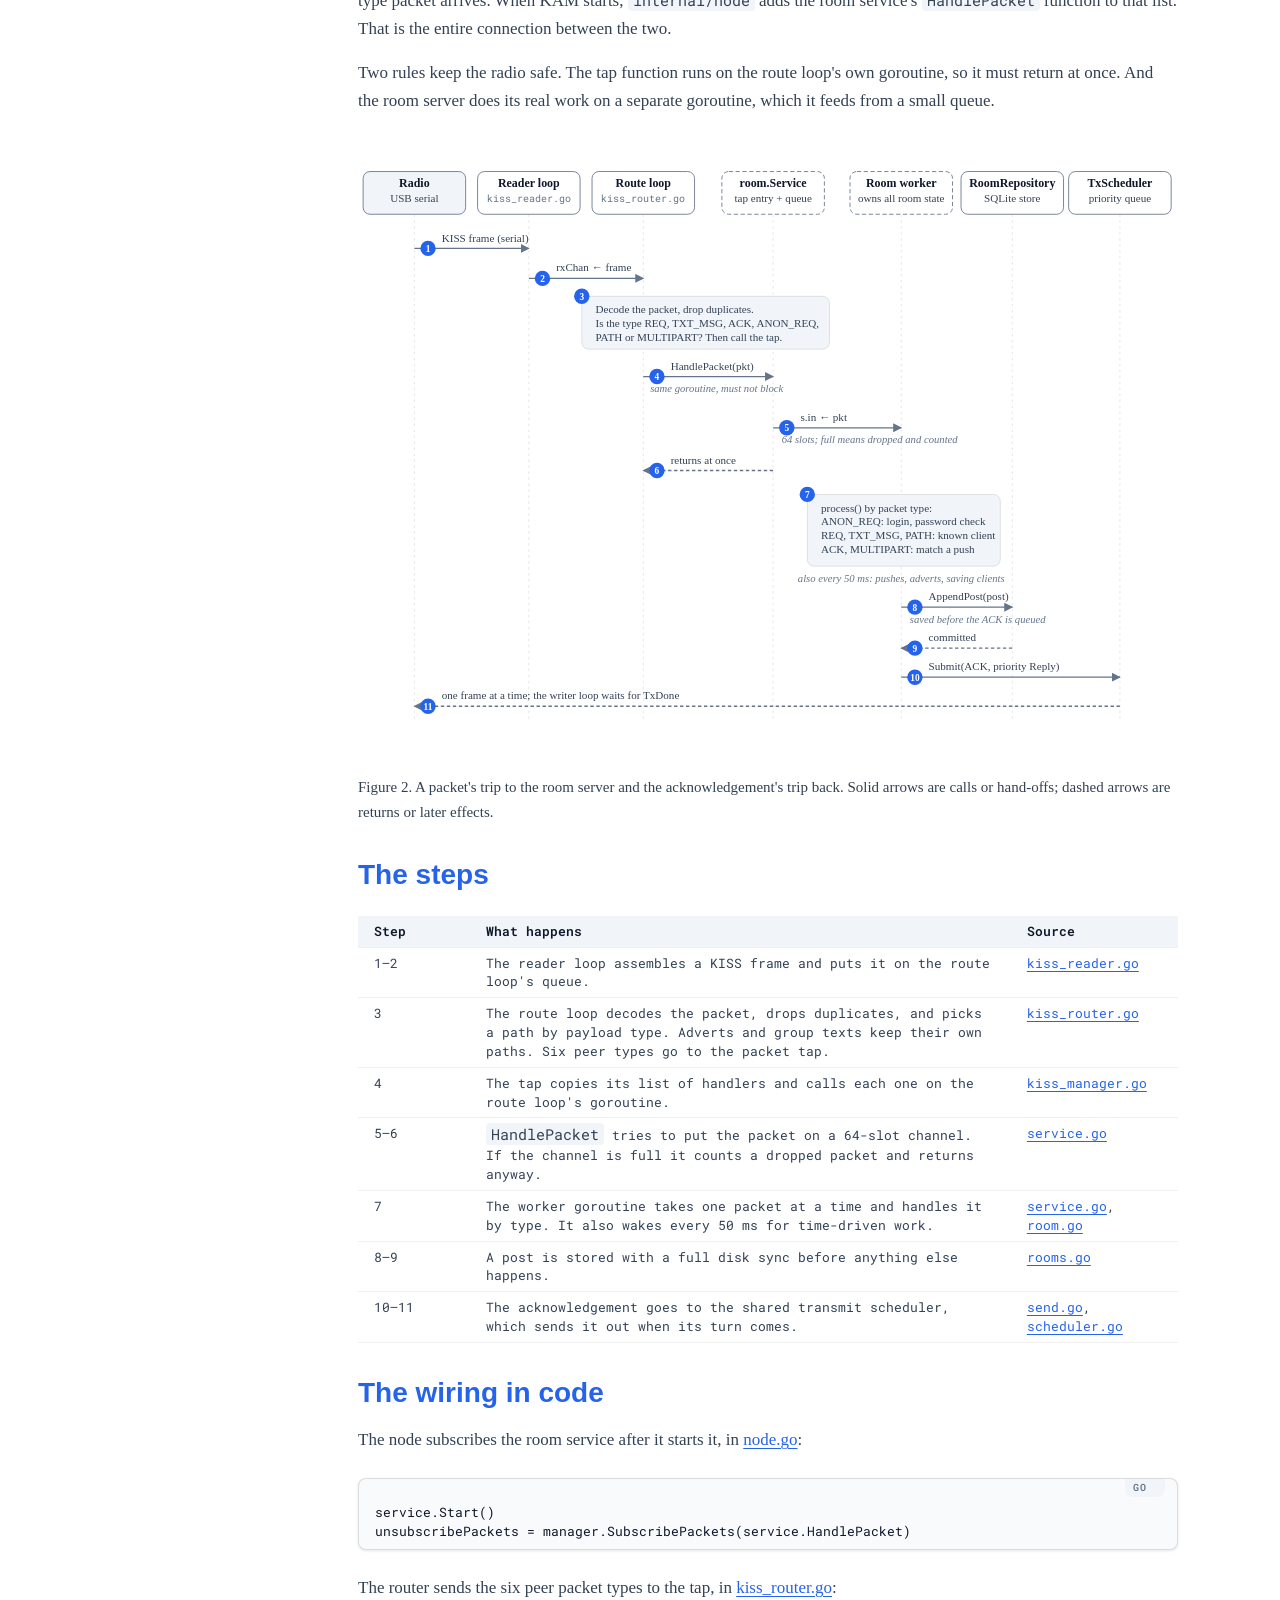
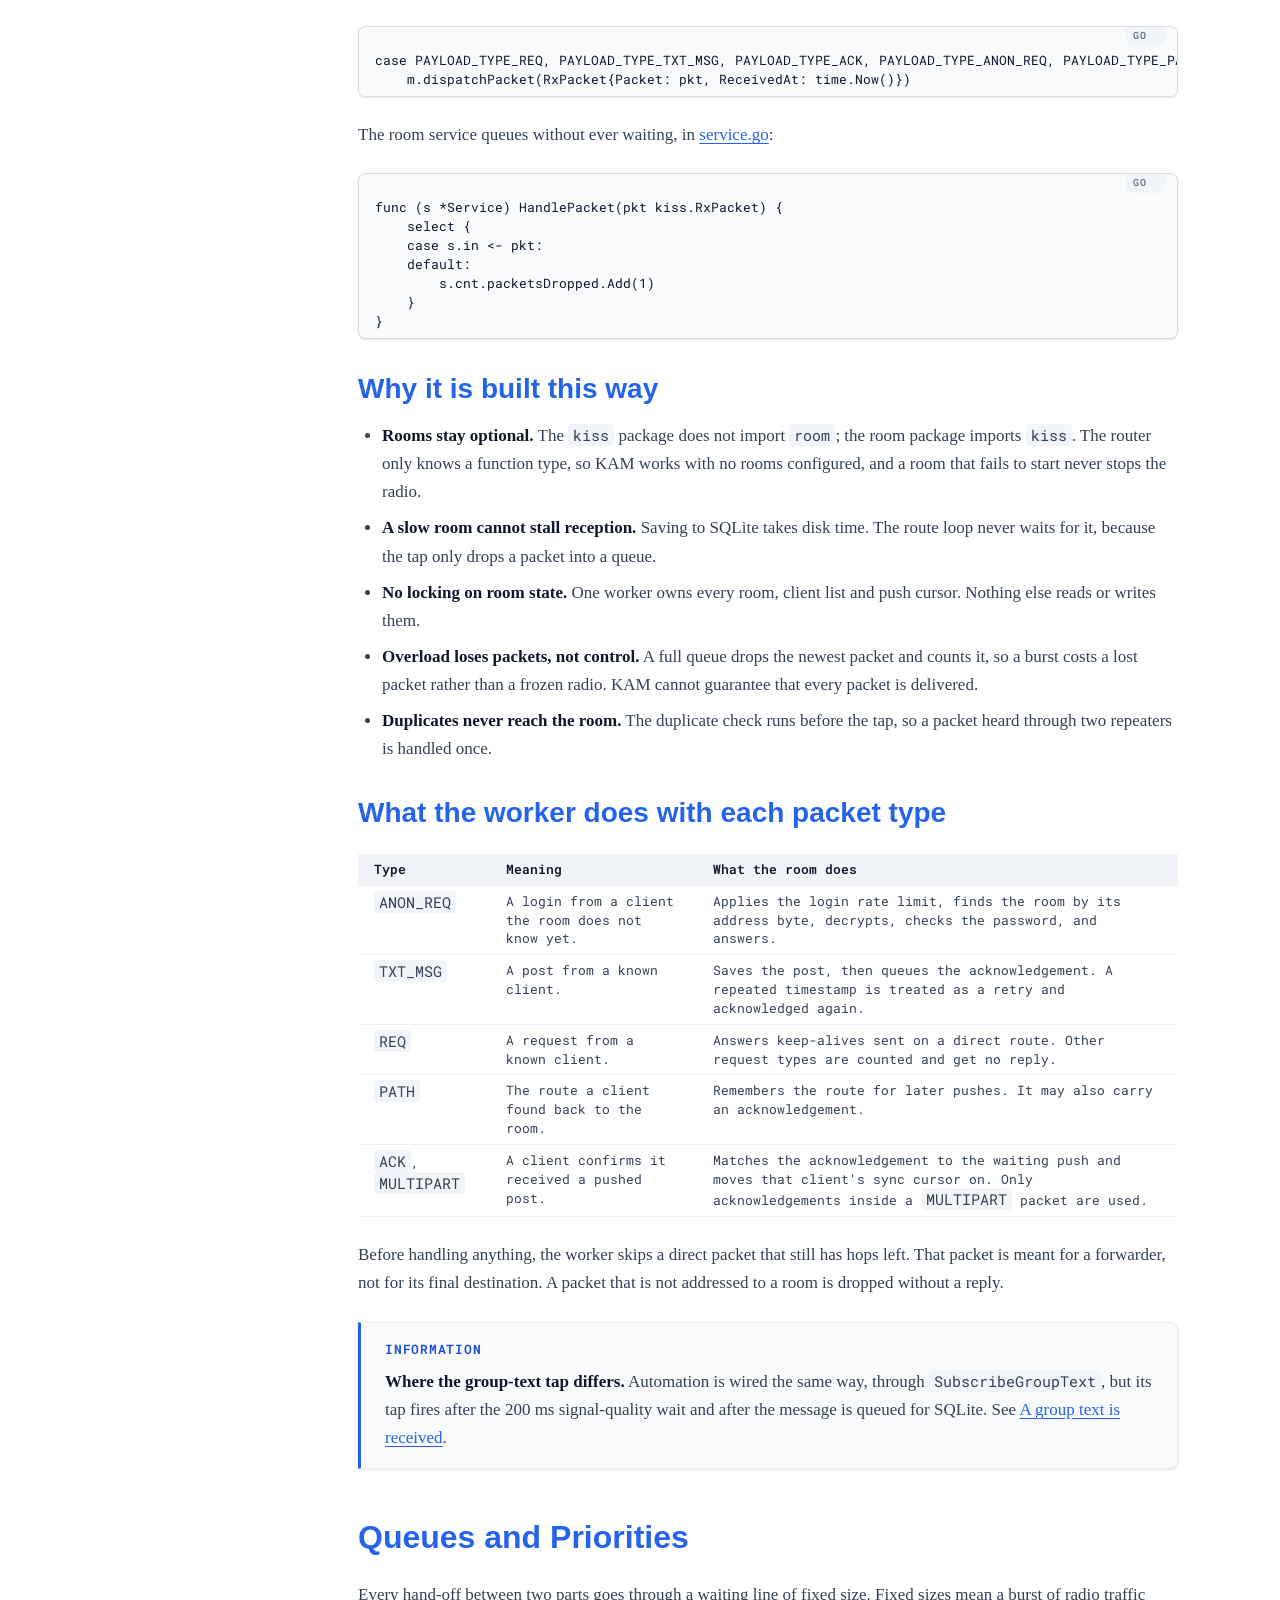
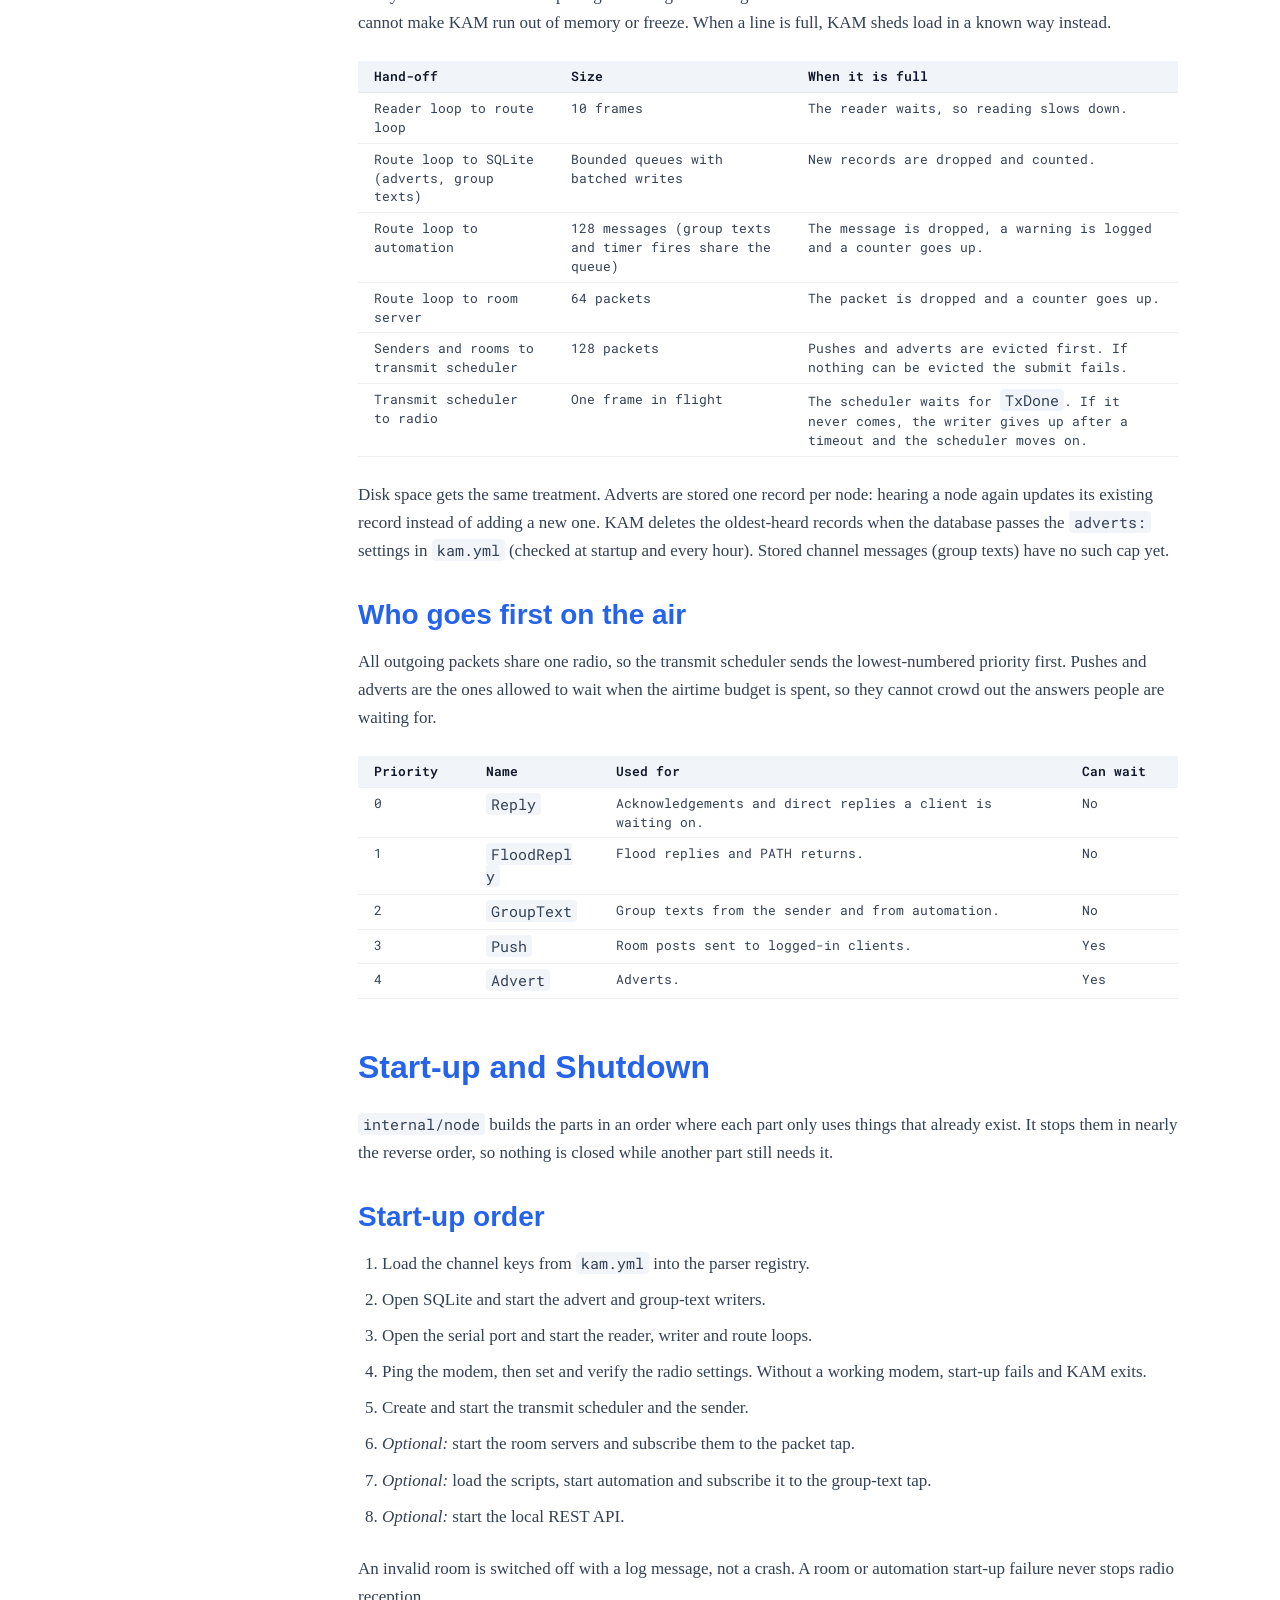
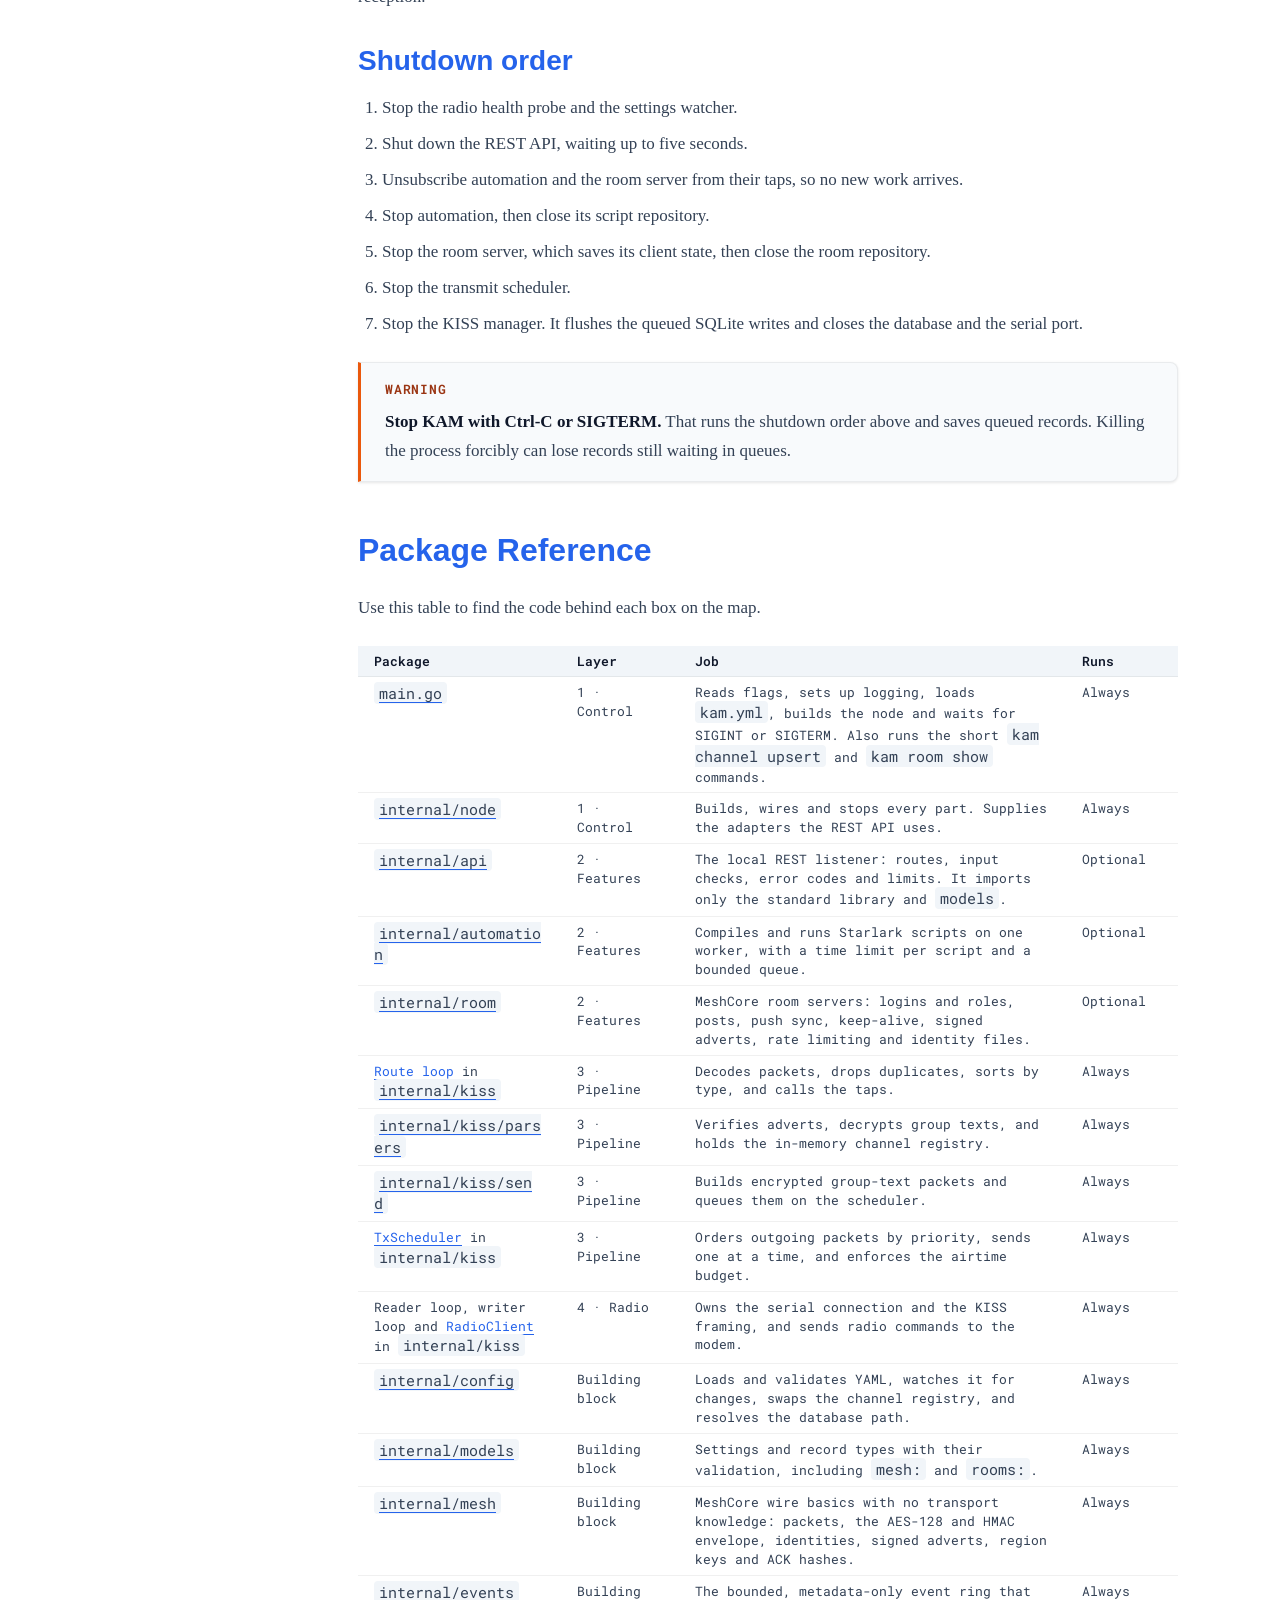
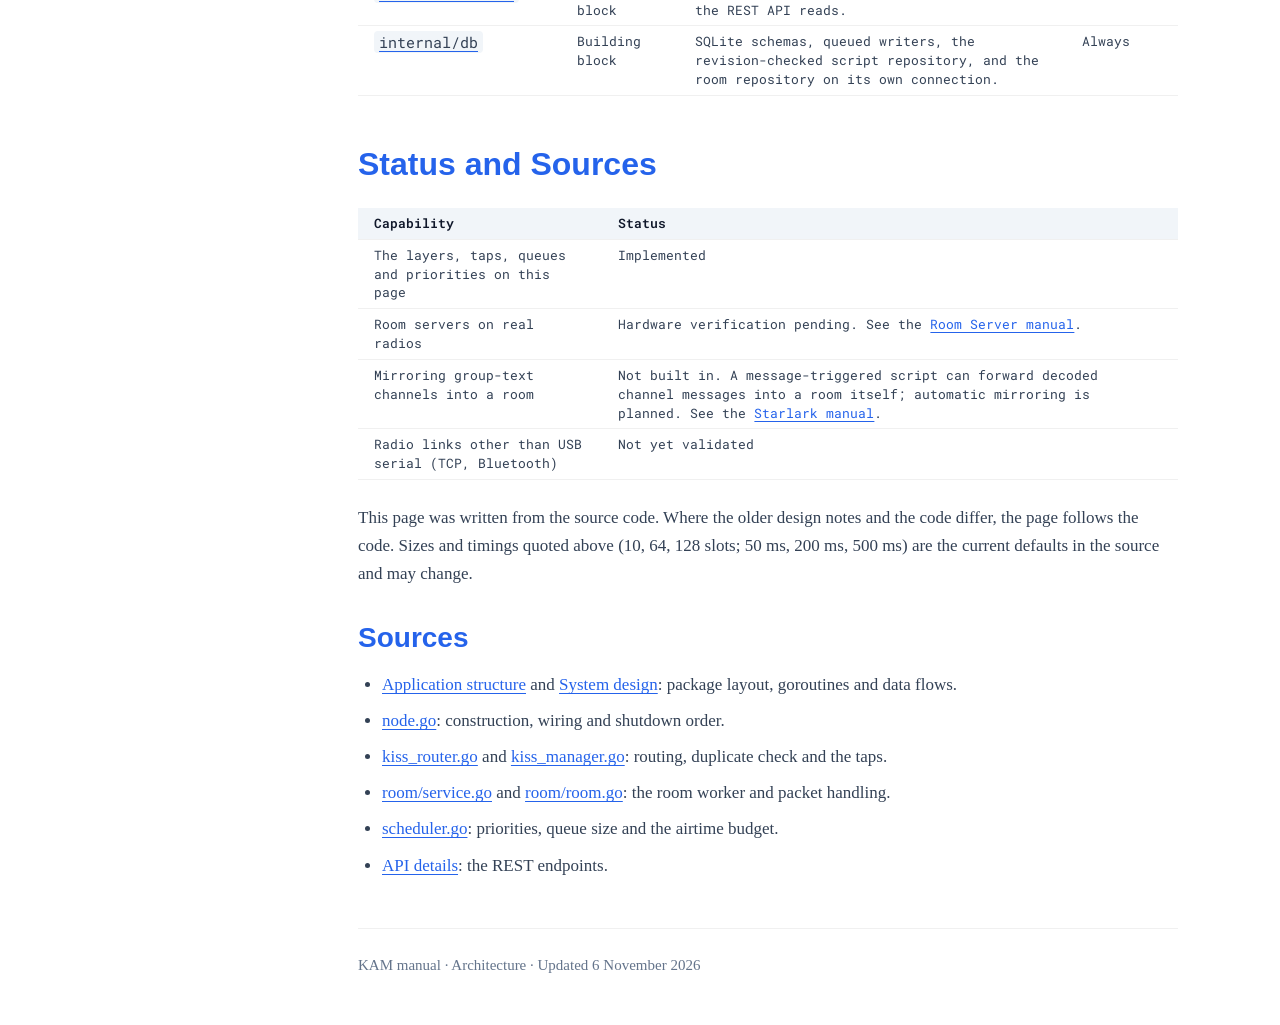
==== commit 74acb045: "Add a light/dark theme switch to the manuals Every manual now ships both themes. Light stays the def" ====
--- a/manuals/Architecture.html
+++ b/manuals/Architecture.html
@@ -6,13 +6,15 @@
     <meta name="description" content="A layered map of KAM: what each part does, how packets move between the parts, and how the room server receives packets from the router.">
     <title>KAM Architecture</title>
     <link href="manuals.css" rel="stylesheet">
+    <script>try{var t=localStorage.getItem("kam-theme");if(t?t==="dark":matchMedia("(prefers-color-scheme: dark)").matches)document.documentElement.dataset.theme="dark"}catch(e){}</script>
     <script src="manuals.js" defer></script>
     <script src="architecture.js" defer></script>
 </head>
 <body>
     <a class="skip-link" href="#main-content">Skip to content</a>
     <aside>
-        <div class="manual-brand"><strong>KAM</strong><span>Documentation</span></div>
+        <div class="manual-brand"><strong>KAM</strong><span>Documentation</span><button class="theme-toggle" type="button" aria-label="Switch to dark mode"><svg class="icon-moon" viewBox="0 0 24 24" aria-hidden="true" focusable="false"><path d="M12 3a6 6 0 0 0 9 9 9 9 0 1 1-9-9Z"/></svg><svg class="icon-sun" viewBox="0 0 24 24" aria-hidden="true" focusable="false"><circle cx="12" cy="12" r="4"/><path d="M12 2v2M12 20v2M4.93 4.93l1.41 1.41M17.66 17.66l1.41 1.41M2 12h2M20 12h2M6.34 17.66l-1.41 1.41M19.07 4.93l-1.41 1.41"/></svg></button>
+</div>
         <details class="manual-navigation" open>
             <summary>Contents</summary>
             <details class="navigation-section" open>
--- a/manuals/manuals.css
+++ b/manuals/manuals.css
@@ -57,6 +57,35 @@
     --kam-text-muted: var(--text-muted);
 }
 
+/* Dark palette. Applied by the toggle (data-theme="dark") or by the user's system setting. */
+:root[data-theme="dark"] {
+    color-scheme: dark;
+    --bg-0: #101012;
+    --bg-1: #18181B;
+    --bg-2: #222225;
+    --bg-3: #2C2C30;
+    --text-primary: #F5F5F7;
+    --text-secondary: #C5C5CA;
+    --text-muted: #A1A1A8;
+    --signal: #80B8FF;
+    --signal-hover: #AFD2FF;
+    --signal-active: #599EF5;
+    --success: #3DDC91;
+    --warning: #F5A524;
+    --danger: #FF5C7A;
+    --info: #56C7FF;
+    --info-strong: #80B8FF;
+    --success-strong: #3DDC91;
+    --warning-strong: #F5A524;
+    --danger-strong: #FF5C7A;
+    --glass-bg: rgba(24, 24, 27, .92);
+    --glass-border: rgba(255, 255, 255, .08);
+    --glass-highlight: rgba(255, 255, 255, .05);
+    --border-subtle: rgba(255, 255, 255, .06);
+    --border-default: rgba(255, 255, 255, .12);
+    --shadow-panel: 0 1px 0 rgba(255, 255, 255, .025);
+}
+
 * { box-sizing: border-box; letter-spacing: 0; }
 html { scroll-behavior: smooth; background: var(--bg-0); }
 body {
@@ -104,6 +133,22 @@
     font: 700 24px/1.2 var(--kam-font-brand);
 }
 .manual-brand span { color: var(--text-muted); font-size: 14px; }
+.theme-toggle {
+    display: block;
+    margin: var(--kam-space-3) 0 0;
+    padding: var(--kam-space-2);
+    border: 1px solid var(--border-default);
+    border-radius: var(--radius-sm);
+    background: var(--bg-0);
+    color: var(--text-secondary);
+    line-height: 0;
+    cursor: pointer;
+}
+.theme-toggle svg { display: block; width: 16px; height: 16px; fill: none; stroke: currentColor; stroke-width: 2; stroke-linecap: round; stroke-linejoin: round; }
+.theme-toggle:hover { background: var(--bg-2); color: var(--text-primary); }
+.theme-toggle .icon-sun,
+:root[data-theme="dark"] .theme-toggle .icon-moon { display: none; }
+:root[data-theme="dark"] .theme-toggle .icon-sun { display: block; color: var(--text-primary); }
 .manual-navigation { margin: 0; border: 0; }
 .manual-navigation > summary { display: none; }
 .manual-navigation > .navigation-section { display: block; }
@@ -302,6 +347,7 @@
     body > aside { position: static; height: auto; padding: var(--kam-space-3) var(--kam-space-4); border-right: 0; border-bottom: 1px solid var(--border-subtle); }
     .manual-brand { display: flex; gap: var(--kam-space-3); align-items: baseline; margin: 0; }
     .manual-brand strong { font-size: 20px; }
+    .theme-toggle { margin: 0 0 0 auto; }
     .manual-navigation > summary { display: list-item; padding: var(--kam-space-2) 0; font-size: var(--kam-font-size-small); }
     .manual-navigation:not([open]) > .navigation-section { display: none; }
     .manual-navigation[open] > summary { margin-bottom: var(--kam-space-3); }
@@ -405,7 +451,7 @@
 .arch-flow-summary { min-height: 3.3em; margin: 0 0 var(--kam-space-2); color: var(--text-secondary); font-size: var(--kam-font-size-small); }
 
 @media print {
-    :root { color-scheme: light; --text-primary: #0F172A; --text-secondary: #334155; --text-muted: #475569; --bg-0: #FFFFFF; --bg-1: #F8FAFC; --bg-2: #F1F5F9; --bg-3: #E2E8F0; --signal: #2563EB; --success: #166534; --warning: #92400E; --danger: #B91C1C; --info: #1E40AF; --info-strong: #1E40AF; --success-strong: #166534; --warning-strong: #92400E; --danger-strong: #B91C1C; }
+    :root, :root[data-theme="dark"] { color-scheme: light; --text-primary: #0F172A; --text-secondary: #334155; --text-muted: #475569; --bg-0: #FFFFFF; --bg-1: #F8FAFC; --bg-2: #F1F5F9; --bg-3: #E2E8F0; --signal: #2563EB; --success: #166534; --warning: #92400E; --danger: #B91C1C; --info: #1E40AF; --info-strong: #1E40AF; --success-strong: #166534; --warning-strong: #92400E; --danger-strong: #B91C1C; }
     body { display: block; background: #FFFFFF; color: var(--text-primary); }
     body > aside, .skip-link { display: none; }
     body > main { max-width: none; padding: 0; }
